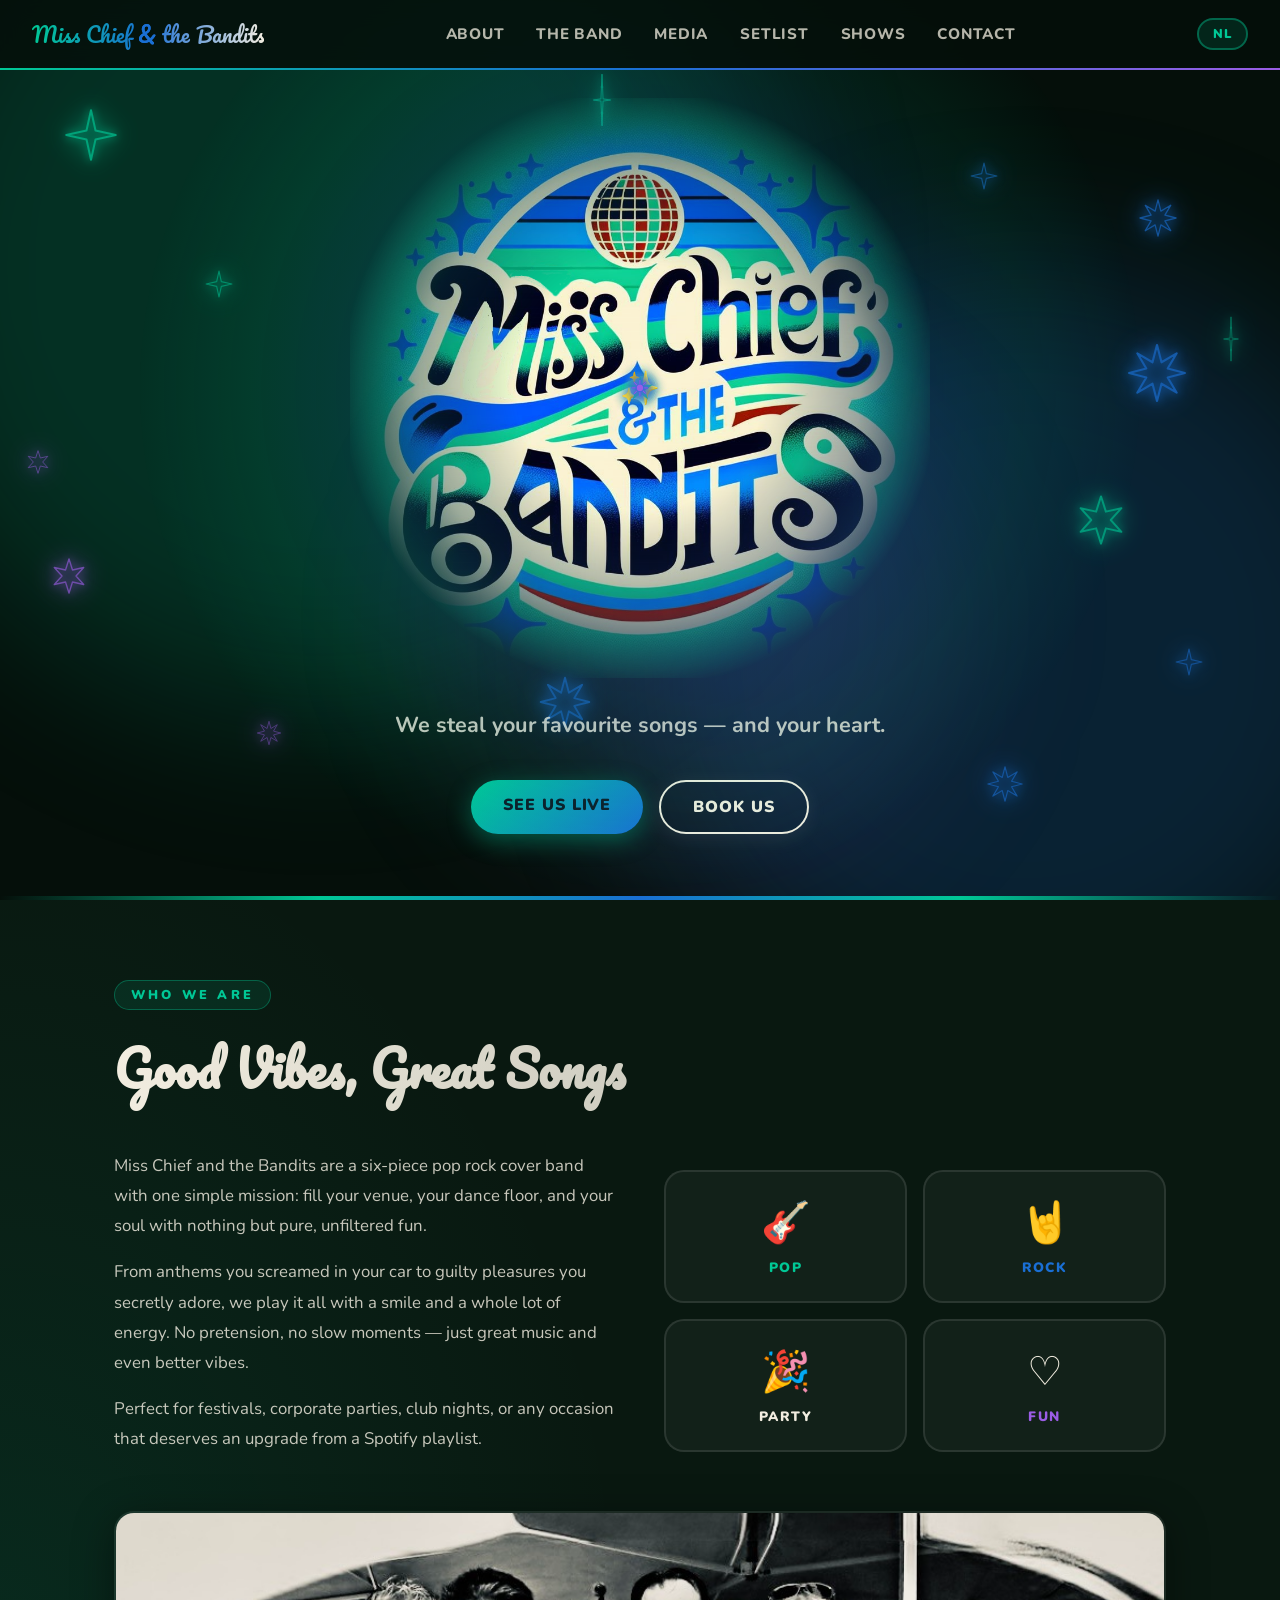
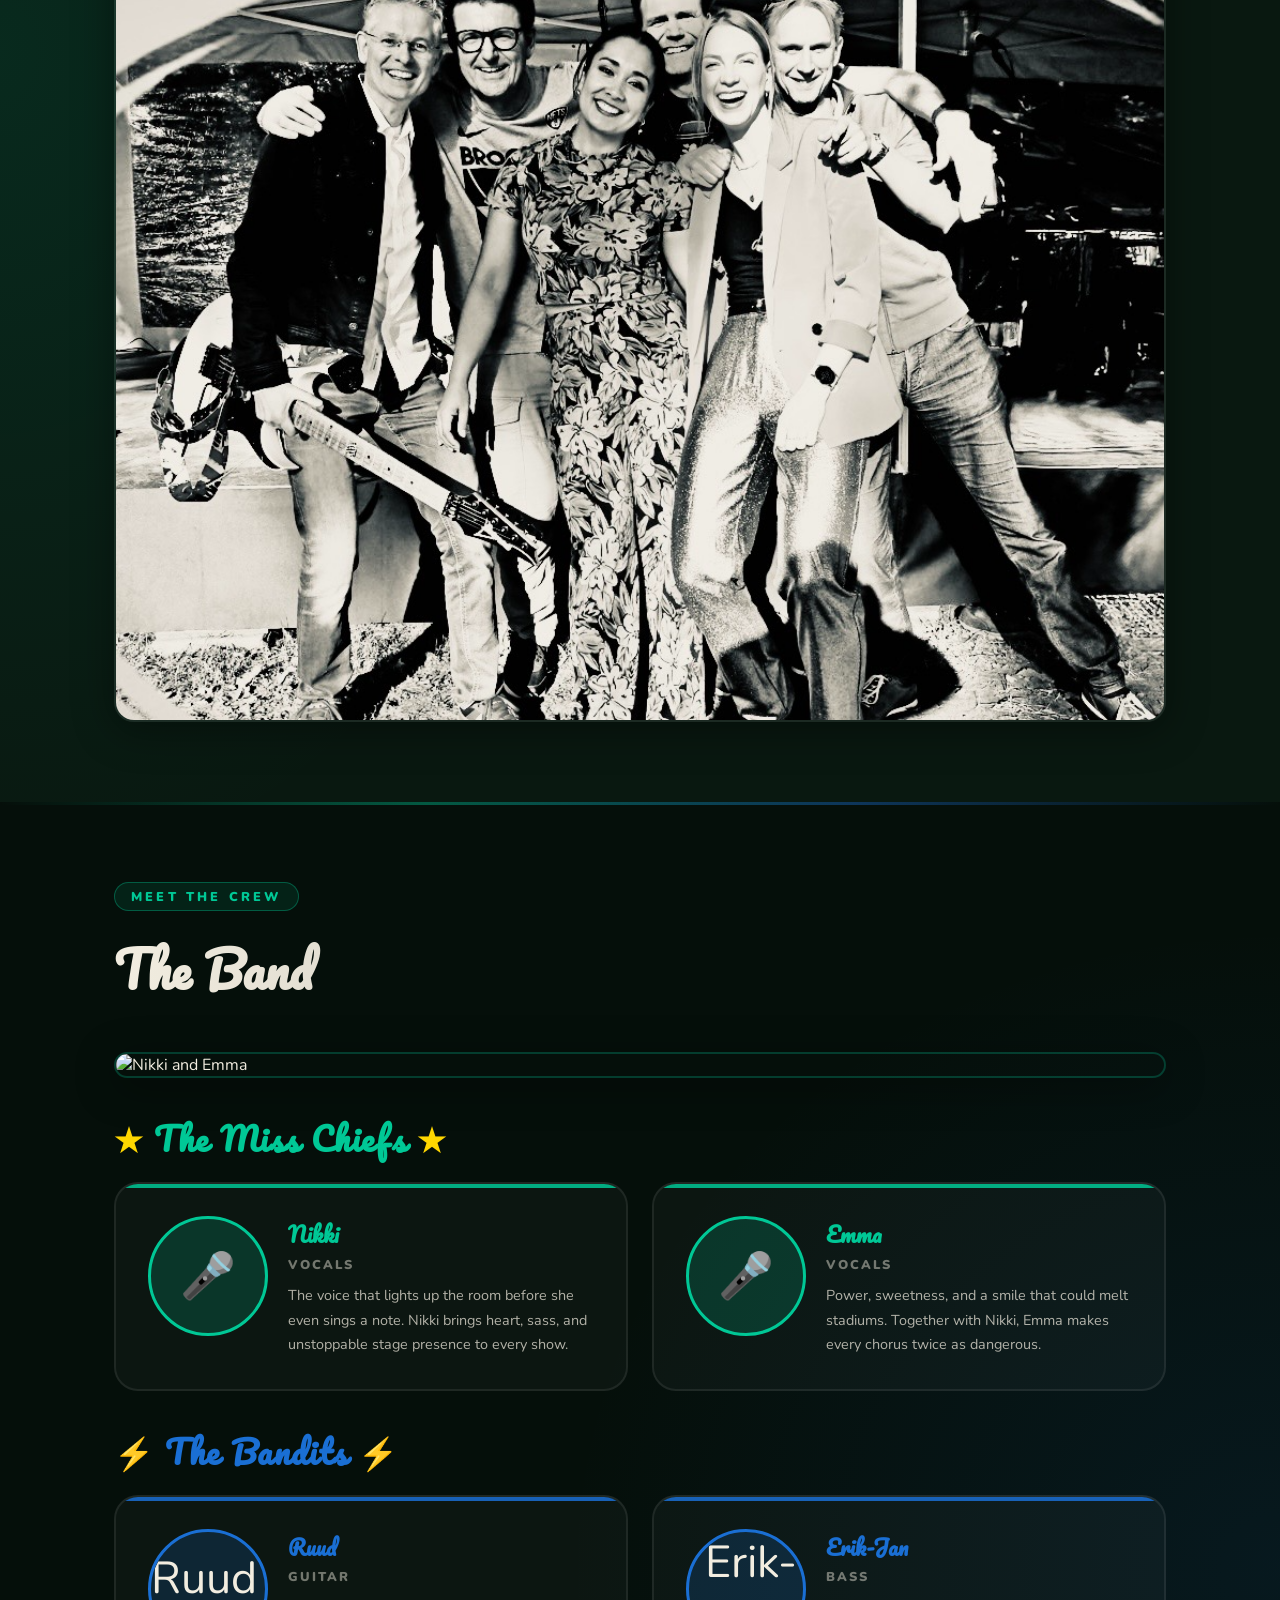
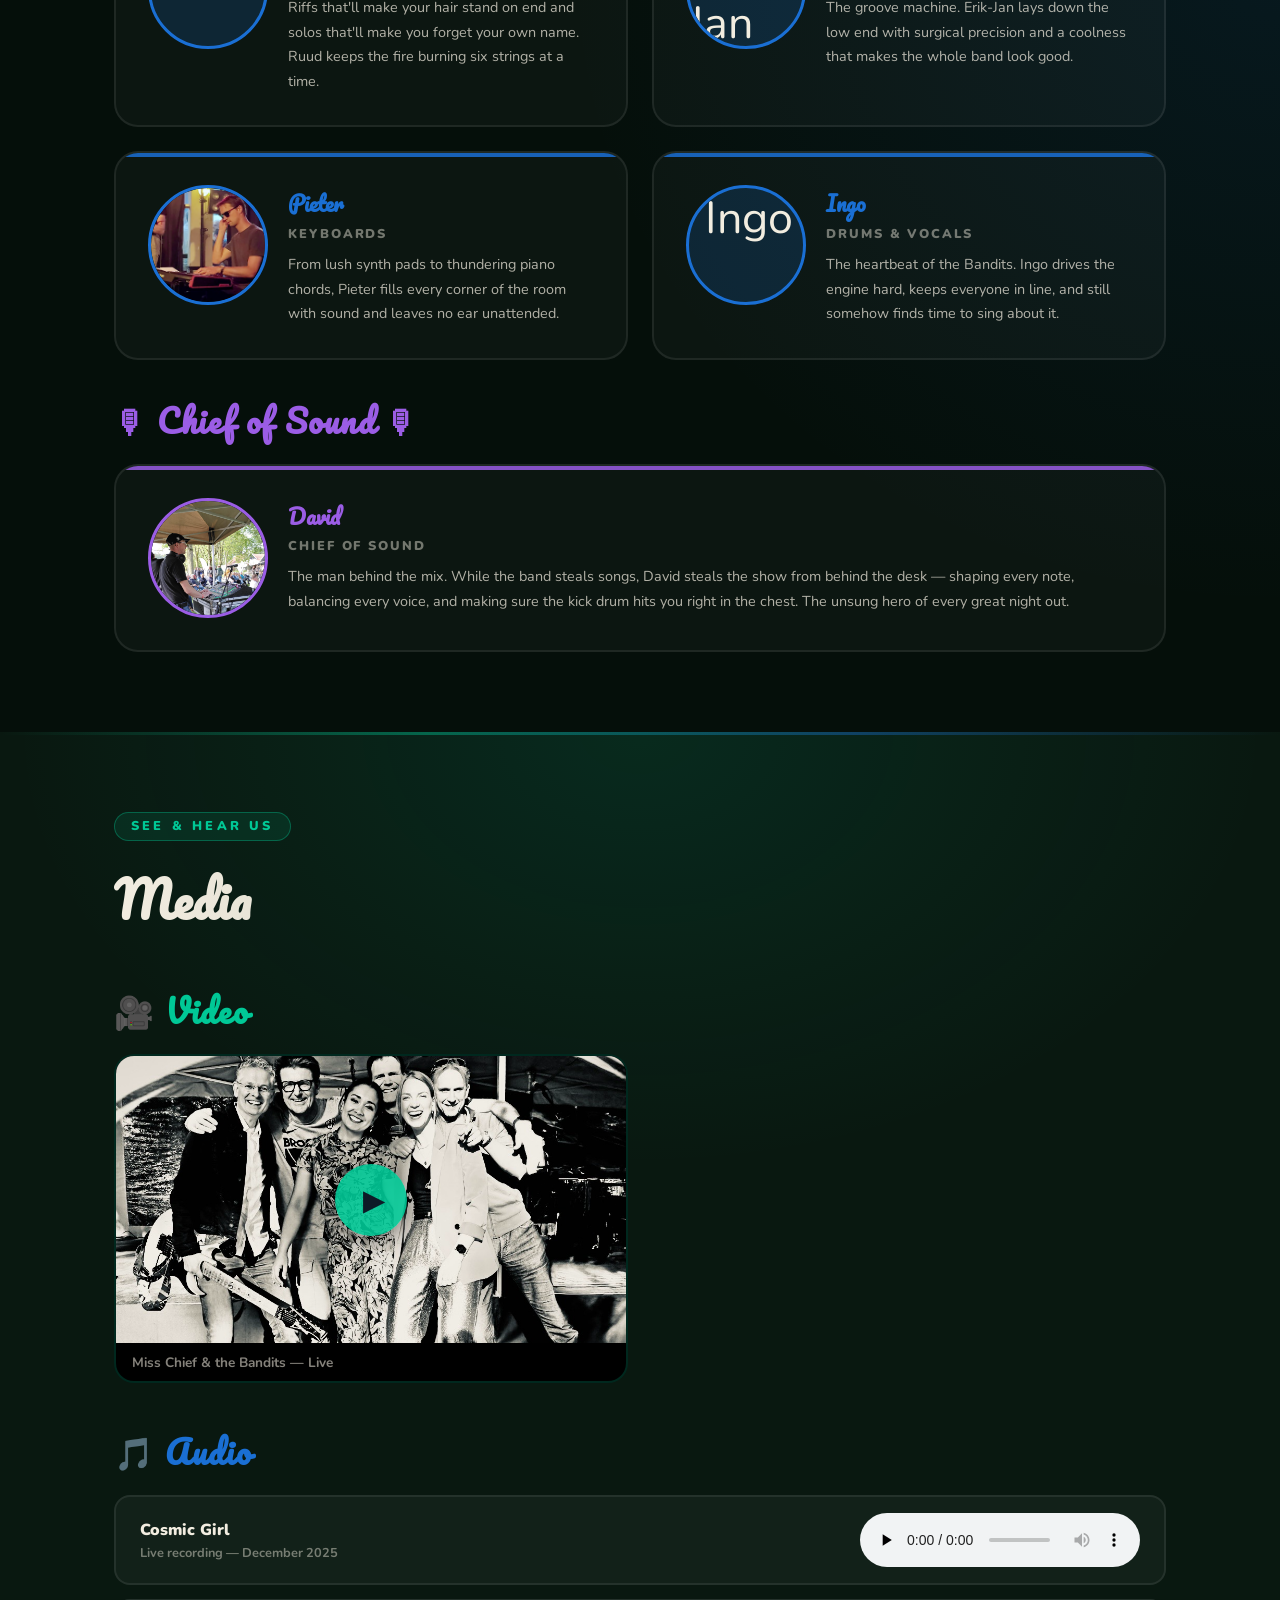
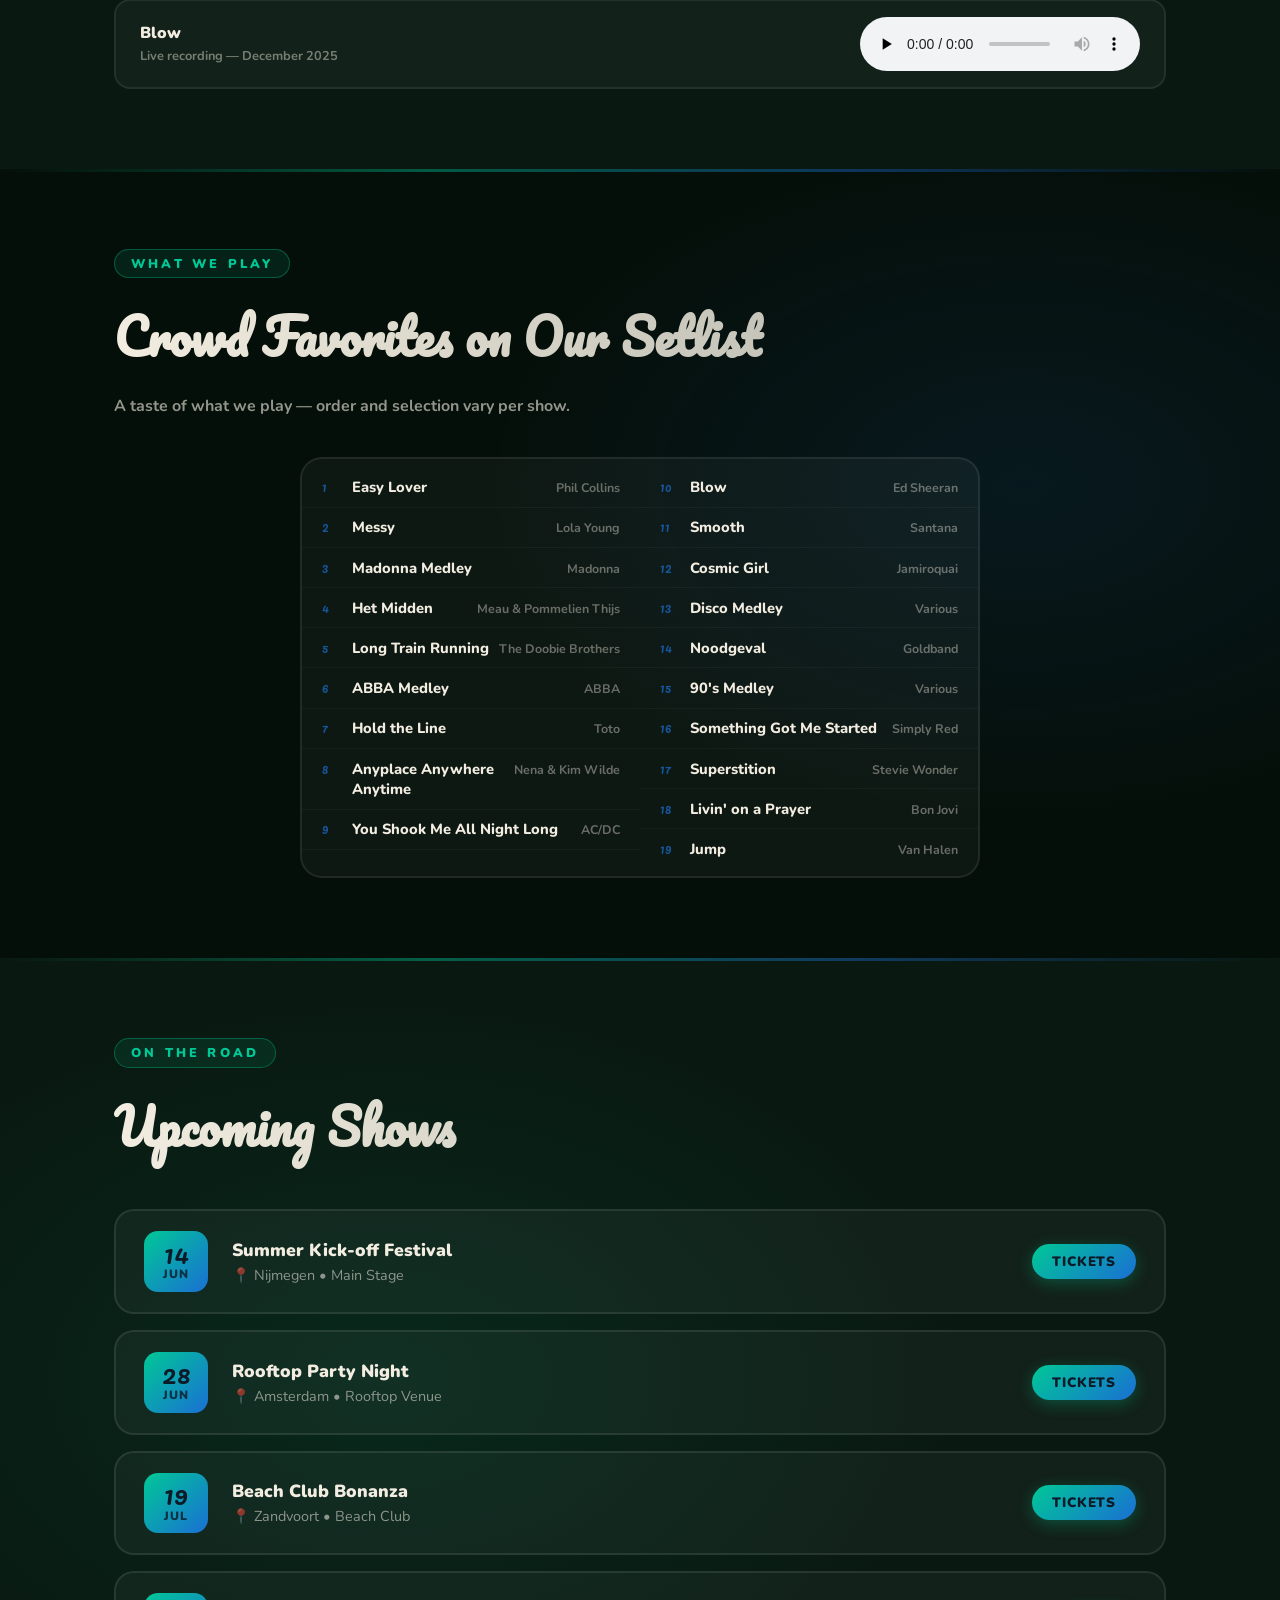
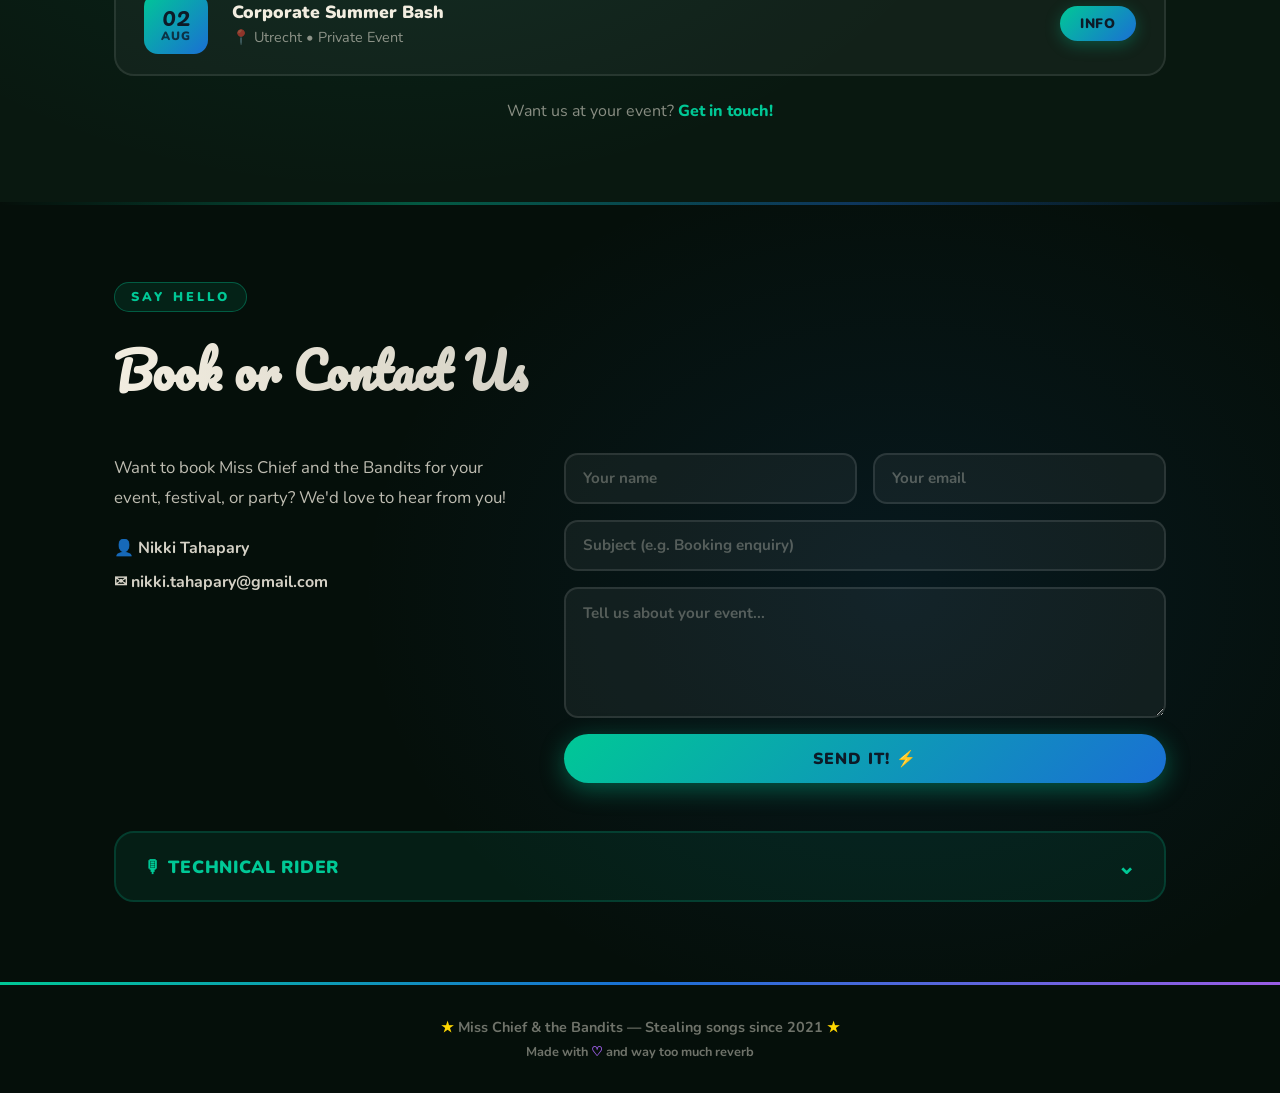
==== index.html @ 01f85025 "Change Rock icon to devil horns emoji Co-Authored-By: Claude Sonnet 4.6 <noreply@anthropic.com>" ====
<!DOCTYPE html>
<html lang="en">
<head>
  <meta charset="UTF-8" />
  <meta name="viewport" content="width=device-width, initial-scale=1.0" />
  <title>Miss Chief and the Bandits</title>
  <link rel="preconnect" href="https://fonts.googleapis.com" />
  <link href="https://fonts.googleapis.com/css2?family=Pacifico&family=Nunito:wght@400;700;800;900&display=swap" rel="stylesheet" />
  <link rel="stylesheet" href="style.css" />
</head>
<body>

  <!-- Floating music notes background -->
  <div class="notes-bg" aria-hidden="true" id="notesBg"></div>

  <!-- NAV -->
  <nav class="nav" id="nav">
    <div class="nav-logo">Miss Chief <span class="amp">&amp;</span> the Bandits</div>
    <ul class="nav-links">
      <li><a href="#about"  data-i18n="nav.about">About</a></li>
      <li><a href="#band"   data-i18n="nav.band">The Band</a></li>
      <li><a href="#media"   data-i18n="nav.media">Media</a></li>
      <li><a href="#setlist" data-i18n="nav.setlist">Setlist</a></li>
      <li><a href="#shows"   data-i18n="nav.shows">Shows</a></li>
      <li><a href="#contact" data-i18n="nav.contact">Contact</a></li>
    </ul>
    <div class="nav-right">
      <button class="lang-toggle" id="langToggle" aria-label="Switch language">NL</button>
      <button class="burger" id="burger" aria-label="Toggle menu">&#9776;</button>
    </div>
  </nav>

  <!-- HERO -->
  <header class="hero" id="top">

    <!-- background layers -->
    <div class="hero-bg-orb hero-bg-orb--teal"  aria-hidden="true"></div>
    <div class="hero-bg-orb hero-bg-orb--blue"  aria-hidden="true"></div>
    <div class="hero-bg-orb hero-bg-orb--teal2" aria-hidden="true"></div>

    <div class="hero-inner">
<div class="hero-logo-wrap">
        <img src="logo.png" alt="Miss Chief and the Bandits" class="hero-logo" id="heroLogo" />
        <h1 class="hero-title" id="heroTitle" style="display:none">
          Miss Chief<br />
          <span class="hero-subtitle">&amp; the Bandits</span>
        </h1>
        <!-- sparkles orbiting the logo — inner ring -->
        <span class="logo-spark ls1">&#10024;</span>
        <span class="logo-spark ls2">&#9733;</span>
        <span class="logo-spark ls3">&#10024;</span>
        <span class="logo-spark ls4">&#9733;</span>
        <span class="logo-spark ls5">&#10024;</span>
        <span class="logo-spark ls6">&#9733;</span>
        <!-- outer ring -->
        <span class="logo-spark ls7">&#10022;</span>
        <span class="logo-spark ls8">&#9728;</span>
        <span class="logo-spark ls9">&#10022;</span>
        <span class="logo-spark ls10">&#9728;</span>
        <span class="logo-spark ls11">&#10022;</span>
        <span class="logo-spark ls12">&#9728;</span>
        <span class="logo-spark ls13">&#10022;</span>
        <span class="logo-spark ls14">&#9728;</span>
      </div>

      <p class="hero-tagline" data-i18n="hero.tagline">We steal your favourite songs &mdash; and your heart.</p>
      <div class="hero-cta">
        <a href="#shows"   class="btn btn-primary" data-i18n="hero.cta.live">See Us Live</a>
        <a href="#contact" class="btn btn-outline"  data-i18n="hero.cta.book">Book Us</a>
      </div>
    </div>

    <!-- floating neon stars -->
    <div class="hero-deco" aria-hidden="true">

      <!-- 4-point cross sparkle -->
      <span class="bubble b1 c-teal"><svg viewBox="-12 -12 24 24" width="54" height="54"><path d="M0,-11 L2,-2 L11,0 L2,2 L0,11 L-2,2 L-11,0 L-2,-2 Z" fill="none" stroke="currentColor" stroke-width="0.9" stroke-linejoin="round"/></svg></span>

      <!-- 8-point outline star -->
      <span class="bubble b2 c-blue"><svg viewBox="-20 -20 40 40" width="40" height="40"><polygon points="0,-18 2.9,-6.9 12.7,-12.7 6.9,-2.9 18,0 6.9,2.9 12.7,12.7 2.9,6.9 0,18 -2.9,6.9 -12.7,12.7 -6.9,2.9 -18,0 -6.9,-2.9 -12.7,-12.7 -2.9,-6.9" fill="none" stroke="currentColor" stroke-width="1.3" stroke-linejoin="round"/></svg></span>

      <!-- 6-point outline star -->
      <span class="bubble b3 c-purple"><svg viewBox="-18 -18 36 36" width="36" height="36"><polygon points="0,-17 3.5,-6 14.7,-8.5 7,0 14.7,8.5 3.5,6 0,17 -3.5,6 -14.7,8.5 -7,0 -14.7,-8.5 -3.5,-6" fill="none" stroke="currentColor" stroke-width="1.4" stroke-linejoin="round"/></svg></span>

      <!-- small 4-point sparkle -->
      <span class="bubble b4 c-blue"><svg viewBox="-12 -12 24 24" width="28" height="28"><path d="M0,-11 L2,-2 L11,0 L2,2 L0,11 L-2,2 L-11,0 L-2,-2 Z" fill="none" stroke="currentColor" stroke-width="1" stroke-linejoin="round"/></svg></span>

      <!-- large 8-point star -->
      <span class="bubble b5 c-blue"><svg viewBox="-20 -20 40 40" width="62" height="62"><polygon points="0,-18 2.9,-6.9 12.7,-12.7 6.9,-2.9 18,0 6.9,2.9 12.7,12.7 2.9,6.9 0,18 -2.9,6.9 -12.7,12.7 -6.9,2.9 -18,0 -6.9,-2.9 -12.7,-12.7 -2.9,-6.9" fill="none" stroke="currentColor" stroke-width="1.4" stroke-linejoin="round"/></svg></span>

      <!-- tall elongated sparkle (Lebowski blue-wand style) -->
      <span class="bubble b6 c-teal"><svg viewBox="-9 -26 18 52" width="26" height="56"><path d="M0,-24 L1,-1 L8,0 L1,1 L0,24 L-1,1 L-8,0 L-1,-1 Z" fill="none" stroke="currentColor" stroke-width="0.9" stroke-linejoin="round"/><circle cx="0" cy="-12" r="1.2" fill="currentColor"/><circle cx="0" cy="12" r="1.2" fill="currentColor"/></svg></span>

      <!-- small 8-point star -->
      <span class="bubble b7 c-purple"><svg viewBox="-20 -20 40 40" width="26" height="26"><polygon points="0,-18 2.9,-6.9 12.7,-12.7 6.9,-2.9 18,0 6.9,2.9 12.7,12.7 2.9,6.9 0,18 -2.9,6.9 -12.7,12.7 -6.9,2.9 -18,0 -6.9,-2.9 -12.7,-12.7 -2.9,-6.9" fill="none" stroke="currentColor" stroke-width="1.3" stroke-linejoin="round"/></svg></span>

      <!-- large 6-point star -->
      <span class="bubble b8 c-teal"><svg viewBox="-18 -18 36 36" width="50" height="50"><polygon points="0,-17 3.5,-6 14.7,-8.5 7,0 14.7,8.5 3.5,6 0,17 -3.5,6 -14.7,8.5 -7,0 -14.7,-8.5 -3.5,-6" fill="none" stroke="currentColor" stroke-width="1.4" stroke-linejoin="round"/></svg></span>

      <!-- small 4-point sparkle -->
      <span class="bubble b9 c-teal"><svg viewBox="-12 -12 24 24" width="28" height="28"><path d="M0,-11 L2,-2 L11,0 L2,2 L0,11 L-2,2 L-11,0 L-2,-2 Z" fill="none" stroke="currentColor" stroke-width="1" stroke-linejoin="round"/></svg></span>

      <!-- medium 8-point star -->
      <span class="bubble b10 c-blue"><svg viewBox="-20 -20 40 40" width="38" height="38"><polygon points="0,-18 2.9,-6.9 12.7,-12.7 6.9,-2.9 18,0 6.9,2.9 12.7,12.7 2.9,6.9 0,18 -2.9,6.9 -12.7,12.7 -6.9,2.9 -18,0 -6.9,-2.9 -12.7,-12.7 -2.9,-6.9" fill="none" stroke="currentColor" stroke-width="1.3" stroke-linejoin="round"/></svg></span>

      <!-- tiny 6-point star -->
      <span class="bubble b11 c-purple"><svg viewBox="-18 -18 36 36" width="24" height="24"><polygon points="0,-17 3.5,-6 14.7,-8.5 7,0 14.7,8.5 3.5,6 0,17 -3.5,6 -14.7,8.5 -7,0 -14.7,-8.5 -3.5,-6" fill="none" stroke="currentColor" stroke-width="1.5" stroke-linejoin="round"/></svg></span>

      <!-- small 4-point sparkle -->
      <span class="bubble b12 c-blue"><svg viewBox="-12 -12 24 24" width="28" height="28"><path d="M0,-11 L2,-2 L11,0 L2,2 L0,11 L-2,2 L-11,0 L-2,-2 Z" fill="none" stroke="currentColor" stroke-width="1" stroke-linejoin="round"/></svg></span>

      <!-- large 8-point star -->
      <span class="bubble b13 c-blue"><svg viewBox="-20 -20 40 40" width="54" height="54"><polygon points="0,-18 2.9,-6.9 12.7,-12.7 6.9,-2.9 18,0 6.9,2.9 12.7,12.7 2.9,6.9 0,18 -2.9,6.9 -12.7,12.7 -6.9,2.9 -18,0 -6.9,-2.9 -12.7,-12.7 -2.9,-6.9" fill="none" stroke="currentColor" stroke-width="1.4" stroke-linejoin="round"/></svg></span>

      <!-- tall elongated sparkle -->
      <span class="bubble b14 c-teal"><svg viewBox="-9 -26 18 52" width="22" height="48"><path d="M0,-24 L1,-1 L8,0 L1,1 L0,24 L-1,1 L-8,0 L-1,-1 Z" fill="none" stroke="currentColor" stroke-width="0.9" stroke-linejoin="round"/><circle cx="0" cy="-12" r="1.2" fill="currentColor"/><circle cx="0" cy="12" r="1.2" fill="currentColor"/></svg></span>

    </div>

  </header>

  <!-- ABOUT -->
  <section class="section about" id="about">
    <div class="container">
      <div class="section-tag" data-i18n="about.tag">Who we are</div>
      <h2 class="section-title" data-i18n-html="about.title">Good Vibes, <span class="nowrap">Great Songs</span></h2>
      <div class="about-grid">
        <div class="about-text">
          <p data-i18n="about.p1">Miss Chief and the Bandits are a six-piece pop rock cover band with one simple mission: fill your venue, your dance floor, and your soul with nothing but pure, unfiltered fun.</p>
          <p data-i18n="about.p2">From anthems you screamed in your car to guilty pleasures you secretly adore, we play it all with a smile and a whole lot of energy. No pretension, no slow moments — just great music and even better vibes.</p>
          <p data-i18n="about.p3">Perfect for festivals, corporate parties, club nights, or any occasion that deserves an upgrade from a Spotify playlist.</p>
        </div>
        <div class="about-icons">
          <div class="icon-card" style="--c:#00c896">&#127928;<span>Pop</span></div>
          <div class="icon-card" style="--c:#1a6fd4">&#129304;<span>Rock</span></div>
          <div class="icon-card" style="--c:#f2ede0">&#127881;<span data-i18n="about.party">Party</span></div>
          <div class="icon-card" style="--c:#9b5de5">&#9825;<span>Fun</span></div>
        </div>
      </div>
      <div class="about-band-photo">
        <img src="aaed49b5-6a99-488b-a45c-6823985b66ac.png" alt="Miss Chief and the Bandits" />
      </div>
    </div>
  </section>

  <!-- BAND MEMBERS -->
  <section class="section band" id="band">
    <div class="container">
      <div class="section-tag" data-i18n="band.tag">Meet the crew</div>
      <h2 class="section-title" data-i18n="band.title">The Band</h2>

      <div class="misses-photo-wrap">
        <img src="nikki-emma.png" alt="Nikki and Emma" class="misses-photo" />
      </div>
      <h3 class="group-label misses-label"><span class="label-star">&#9733;</span> <span data-i18n="band.misses">The Miss Chiefs</span> <span class="label-star">&#9733;</span></h3>
      <div class="members-grid members-grid--two">

        <div class="member-card" style="--accent:#00c896">
          <div class="member-avatar"><span class="avatar-icon">&#127908;</span></div>
          <div class="member-info">
            <h3>Nikki</h3>
            <p class="member-role" data-i18n="role.vocals">Vocals</p>
            <p class="member-bio" data-i18n="bio.nikki">The voice that lights up the room before she even sings a note. Nikki brings heart, sass, and unstoppable stage presence to every show.</p>
          </div>
        </div>

        <div class="member-card" style="--accent:#00c896">
          <div class="member-avatar"><span class="avatar-icon">&#127908;</span></div>
          <div class="member-info">
            <h3>Emma</h3>
            <p class="member-role" data-i18n="role.vocals">Vocals</p>
            <p class="member-bio" data-i18n="bio.emma">Power, sweetness, and a smile that could melt stadiums. Together with Nikki, Emma makes every chorus twice as dangerous.</p>
          </div>
        </div>

      </div>

      <h3 class="group-label bandits-label"><span class="label-bolt">&#9889;</span> <span data-i18n="band.bandits">The Bandits</span> <span class="label-bolt">&#9889;</span></h3>
      <div class="members-grid members-grid--two">

        <div class="member-card" style="--accent:#1a6fd4">
          <div class="member-avatar"><img class="member-photo" src="EE%20Demcon%20Valburg%2015-09-2023-97.png" alt="Ruud" /></div>
          <div class="member-info">
            <h3>Ruud</h3>
            <p class="member-role" data-i18n="role.guitar">Guitar</p>
            <p class="member-bio" data-i18n="bio.ruud">Riffs that'll make your hair stand on end and solos that'll make you forget your own name. Ruud keeps the fire burning six strings at a time.</p>
          </div>
        </div>

        <div class="member-card" style="--accent:#1a6fd4">
          <div class="member-avatar"><img class="member-photo" src="EE%20Demcon%20Valburg%2015-09-2023-99.png" alt="Erik-Jan" /></div>
          <div class="member-info">
            <h3>Erik-Jan</h3>
            <p class="member-role" data-i18n="role.bass">Bass</p>
            <p class="member-bio" data-i18n="bio.erikjan">The groove machine. Erik-Jan lays down the low end with surgical precision and a coolness that makes the whole band look good.</p>
          </div>
        </div>

        <div class="member-card" style="--accent:#1a6fd4">
          <div class="member-avatar"><img class="member-photo" src="3b8321c9-6777-4ed5-a29b-a06419d416b2.png" alt="Pieter" /></div>
          <div class="member-info">
            <h3>Pieter</h3>
            <p class="member-role" data-i18n="role.keys">Keyboards</p>
            <p class="member-bio" data-i18n="bio.pieter">From lush synth pads to thundering piano chords, Pieter fills every corner of the room with sound and leaves no ear unattended.</p>
          </div>
        </div>

        <div class="member-card" style="--accent:#1a6fd4">
          <div class="member-avatar"><img class="member-photo" src="EE%20Demcon%20Valburg%2015-09-2023-100.png" alt="Ingo" /></div>
          <div class="member-info">
            <h3>Ingo</h3>
            <p class="member-role" data-i18n="role.drums">Drums &amp; Vocals</p>
            <p class="member-bio" data-i18n="bio.ingo">The heartbeat of the Bandits. Ingo drives the engine hard, keeps everyone in line, and still somehow finds time to sing about it.</p>
          </div>
        </div>

      </div>

      <h3 class="group-label david-label">&#127897; <span data-i18n="band.david">Chief of Sound</span> &#127897;</h3>
      <div class="members-grid members-grid--single-card">
        <div class="member-card" style="--accent:#9b5de5">
          <div class="member-avatar"><img class="member-photo" src="David.jpg" alt="David" style="object-position: center 15%" /></div>
          <div class="member-info">
            <h3>David</h3>
            <p class="member-role" data-i18n="role.sound">Chief of Sound</p>
            <p class="member-bio" data-i18n="bio.david">The man behind the mix. While the band steals songs, David steals the show from behind the desk — shaping every note, balancing every voice, and making sure the kick drum hits you right in the chest. The unsung hero of every great night out.</p>
          </div>
        </div>
      </div>

    </div>
  </section>

  <!-- MEDIA -->
  <section class="section media" id="media">
    <div class="container">
      <div class="section-tag" data-i18n="media.tag">See &amp; hear us</div>
      <h2 class="section-title" data-i18n="media.title">Media</h2>

      <h3 class="group-label misses-label" style="margin-top:0">&#127909; Video</h3>
      <div class="media-video-grid">
        <div class="video-card">
          <div class="yt-thumb" data-ytid="Aas4FYLP93Q">
            <img src="aaed49b5-6a99-488b-a45c-6823985b66ac.png" alt="Miss Chief and the Bandits – live video" />
            <button class="yt-play" aria-label="Play video">&#9654;</button>
          </div>
          <div class="media-caption">Miss Chief &amp; the Bandits — Live</div>
        </div>
      </div>

      <h3 class="group-label bandits-label">&#127925; Audio</h3>
      <div class="media-audio-list">

        <div class="audio-card">
          <div class="audio-meta">
            <span class="audio-title">Cosmic Girl</span>
            <span class="audio-sub" data-i18n="media.recording">Live recording — December 2025</span>
          </div>
          <audio controls preload="none">
            <source src="media/Miss%20Chief%20251212%20Cosmic%20Girl%20v2_2.m4a" type="audio/mp4" />
          </audio>
        </div>

        <div class="audio-card">
          <div class="audio-meta">
            <span class="audio-title">Blow</span>
            <span class="audio-sub" data-i18n="media.recording">Live recording — December 2025</span>
          </div>
          <audio controls preload="none">
            <source src="media/Miss%20Chief%20251212%20Blow%20v2.m4a" type="audio/mp4" />
          </audio>
        </div>

      </div>
    </div>
  </section>

  <!-- SETLIST -->
  <section class="section setlist" id="setlist">
    <div class="container">
      <div class="section-tag" data-i18n="setlist.tag">What we play</div>
      <h2 class="section-title" data-i18n="setlist.title">Crowd Favorites on Our Setlist</h2>
      <p class="setlist-intro" data-i18n="setlist.intro">A taste of what we play — order and selection vary per show.</p>

      <div class="setlist-grid setlist-grid--single">
        <div class="setlist-set">
          <ol class="set-songs">
            <li><span class="song-title">Easy Lover</span><span class="song-artist">Phil Collins</span></li>
            <li><span class="song-title">Messy</span><span class="song-artist">Lola Young</span></li>
            <li><span class="song-title">Madonna Medley</span><span class="song-artist">Madonna</span></li>
            <li><span class="song-title">Het Midden</span><span class="song-artist">Meau &amp; Pommelien Thijs</span></li>
            <li><span class="song-title">Long Train Running</span><span class="song-artist">The Doobie Brothers</span></li>
            <li><span class="song-title">ABBA Medley</span><span class="song-artist">ABBA</span></li>
            <li><span class="song-title">Hold the Line</span><span class="song-artist">Toto</span></li>
            <li><span class="song-title">Anyplace Anywhere Anytime</span><span class="song-artist">Nena &amp; Kim Wilde</span></li>
            <li><span class="song-title">You Shook Me All Night Long</span><span class="song-artist">AC/DC</span></li>
            <li><span class="song-title">Blow</span><span class="song-artist">Ed Sheeran</span></li>
            <li><span class="song-title">Smooth</span><span class="song-artist">Santana</span></li>
            <li><span class="song-title">Cosmic Girl</span><span class="song-artist">Jamiroquai</span></li>
            <li><span class="song-title">Disco Medley</span><span class="song-artist">Various</span></li>
            <li><span class="song-title">Noodgeval</span><span class="song-artist">Goldband</span></li>
            <li><span class="song-title">90's Medley</span><span class="song-artist">Various</span></li>
            <li><span class="song-title">Something Got Me Started</span><span class="song-artist">Simply Red</span></li>
            <li><span class="song-title">Superstition</span><span class="song-artist">Stevie Wonder</span></li>
            <li><span class="song-title">Livin' on a Prayer</span><span class="song-artist">Bon Jovi</span></li>
            <li><span class="song-title">Jump</span><span class="song-artist">Van Halen</span></li>
          </ol>
        </div>
      </div>
    </div>
  </section>

  <!-- SHOWS -->
  <section class="section shows" id="shows">
    <div class="container">
      <div class="section-tag" data-i18n="shows.tag">On the road</div>
      <h2 class="section-title" data-i18n="shows.title">Upcoming Shows</h2>
      <div class="shows-list">
        <div class="show-item">
          <div class="show-date"><span class="day">14</span><span class="month">Jun</span></div>
          <div class="show-details">
            <h3 data-i18n="show1.title">Summer Kick-off Festival</h3>
            <p>&#128205; Nijmegen &bull; <span data-i18n="show.main-stage">Main Stage</span></p>
          </div>
          <a href="#contact" class="btn btn-small" data-i18n="show.tickets">Tickets</a>
        </div>
        <div class="show-item">
          <div class="show-date"><span class="day">28</span><span class="month">Jun</span></div>
          <div class="show-details">
            <h3 data-i18n="show2.title">Rooftop Party Night</h3>
            <p>&#128205; Amsterdam &bull; <span data-i18n="show.rooftop">Rooftop Venue</span></p>
          </div>
          <a href="#contact" class="btn btn-small" data-i18n="show.tickets">Tickets</a>
        </div>
        <div class="show-item">
          <div class="show-date"><span class="day">19</span><span class="month">Jul</span></div>
          <div class="show-details">
            <h3 data-i18n="show3.title">Beach Club Bonanza</h3>
            <p>&#128205; Zandvoort &bull; <span data-i18n="show.beach">Beach Club</span></p>
          </div>
          <a href="#contact" class="btn btn-small" data-i18n="show.tickets">Tickets</a>
        </div>
        <div class="show-item">
          <div class="show-date"><span class="day">02</span><span class="month">Aug</span></div>
          <div class="show-details">
            <h3 data-i18n="show4.title">Corporate Summer Bash</h3>
            <p>&#128205; Utrecht &bull; <span data-i18n="show.private">Private Event</span></p>
          </div>
          <a href="#contact" class="btn btn-small" data-i18n="show.info">Info</a>
        </div>
      </div>
      <p class="shows-note"><span data-i18n="shows.note">Want us at your event?</span> <a href="#contact" data-i18n="shows.note.link">Get in touch!</a></p>
    </div>
  </section>

  <!-- CONTACT -->
  <section class="section contact" id="contact">
    <div class="container">
      <div class="section-tag" data-i18n="contact.tag">Say hello</div>
      <h2 class="section-title" data-i18n="contact.title">Book or Contact Us</h2>
      <div class="contact-grid">
        <div class="contact-info">
          <p data-i18n="contact.p">Want to book Miss Chief and the Bandits for your event, festival, or party? We'd love to hear from you!</p>
          <ul class="contact-list">
            <li>&#128100; Nikki Tahapary</li>
            <li>&#9993; <a href="mailto:nikki.tahapary@gmail.com">nikki.tahapary@gmail.com</a></li>
          </ul>
        </div>
        <form class="contact-form" id="contactForm">
          <div class="form-row">
            <input type="text"  data-i18n-placeholder="form.name"    placeholder="Your name"    required />
            <input type="email" data-i18n-placeholder="form.email"   placeholder="Your email"   required />
          </div>
          <input type="text"    data-i18n-placeholder="form.subject" placeholder="Subject (e.g. Booking enquiry)" />
          <textarea rows="5"   data-i18n-placeholder="form.message"  placeholder="Tell us about your event..."></textarea>
          <button type="submit" class="btn btn-primary" data-i18n="form.submit">Send it! &#9889;</button>
        </form>
      </div>

      <!-- TECHNICAL RIDER -->
      <div class="rider-wrap">
        <button class="rider-toggle" id="riderToggle" aria-expanded="false">
          <span>&#127897; <span data-i18n="rider.title">Technical Rider</span></span>
          <span class="rider-arrow">&#8964;</span>
        </button>
        <div class="rider-body" id="riderBody">

          <div class="rider-grid">

            <div class="rider-card">
              <h4>&#127908; <span data-i18n="rider.sound.title">Sound</span></h4>
              <p data-i18n="rider.sound.p1">The band carries its own IEM rig with passive splitters (Behringer Ultralink MS8000) and a Behringer Wing Rack. All members use wired in-ears with individual headphone amplifiers.</p>
              <p data-i18n="rider.sound.p2">Lead vocals rotate per song between the two vocalists and drummer.</p>
            </div>

            <div class="rider-card">
              <h4>&#9889; <span data-i18n="rider.venue.title">Venue provides</span></h4>
              <ul>
                <li data-i18n="rider.venue.li1">Drum mics &amp; cabling (kick, snare, 3&times; rack tom, floor tom, 2&times; overhead)</li>
                <li data-i18n="rider.venue.li2">3&times; vocal mic (SM58 or similar) + stands</li>
                <li data-i18n="rider.venue.li3">3 power outlets (230V) for amps</li>
                <li data-i18n="rider.venue.li4">Mixing desk</li>
                <li data-i18n="rider.venue.li5">PA system</li>
              </ul>
              <p class="rider-note" data-i18n="rider.venue.pa-note">The band can also offer to bring a PA system. Please contact us on the possibilities.</p>
            </div>

            <div class="rider-card">
              <h4>&#128230; <span data-i18n="rider.band.title">Band brings</span></h4>
              <ul>
                <li data-i18n="rider.band.li1">Drum kit</li>
                <li>Bass pre-amp / DI</li>
                <li>Guitar pre-amp / DI</li>
                <li>Keys / DI</li>
                <li>IEM rig (Behringer Wing Rack + Ultralink)</li>
                <li data-i18n="rider.band.li6">In-ears + headphone amplifiers</li>
              </ul>
            </div>

            <div class="rider-card rider-card--wide">
              <h4>&#127926; <span data-i18n="rider.stage.title">Stage Plot</span></h4>
              <div class="stage-plot">

                <div class="stage-directions">
                  <span>&#8592; <span data-i18n="rider.stage.left">Stage Left</span></span>
                  <span><span data-i18n="rider.stage.right">Stage Right</span> &#8594;</span>
                </div>

                <div class="stage-area">
                  <div class="stage-wall"></div>

                  <div class="stage-map">
                    <!-- IEM rig — back left corner -->
                    <div class="sp-node sp-iem"    style="left:2%;  top:5%">
                      <div class="sp-icon">&#9881;</div>
                      <div class="sp-name">IEM Rig</div>
                      <div class="sp-detail">230V</div>
                    </div>
                    <!-- Ingo — center back, larger drum kit -->
                    <div class="sp-node sp-drums sp-drums-big" style="left:35%; top:2%">
                      <svg class="sp-drumkit-svg" viewBox="0 0 110 90" xmlns="http://www.w3.org/2000/svg" aria-hidden="true">
                        <!-- Hi-hat — LEFT (left-handed setup) -->
                        <ellipse cx="11" cy="20" rx="11" ry="4"   fill="currentColor" opacity="0.85"/>
                        <ellipse cx="11" cy="17" rx="9.5" ry="3.2" fill="currentColor" opacity="0.45"/>
                        <line x1="11" y1="23" x2="11" y2="30" stroke="currentColor" stroke-width="1.5" opacity="0.4"/>

                        <!-- Crash cymbal — centre-left -->
                        <ellipse cx="35" cy="9"  rx="10" ry="3.8" fill="currentColor" opacity="0.65"/>

                        <!-- Ride cymbal — right -->
                        <ellipse cx="93" cy="21" rx="12" ry="4.5" fill="currentColor" opacity="0.7"/>

                        <!-- Rack tom 1 -->
                        <circle  cx="35" cy="33" r="10" fill="currentColor" opacity="0.8"/>
                        <circle  cx="35" cy="33" r="6"  fill="none" stroke="currentColor" stroke-width="1.2" opacity="0.35"/>

                        <!-- Rack tom 2 -->
                        <circle  cx="55" cy="29" r="10" fill="currentColor" opacity="0.8"/>
                        <circle  cx="55" cy="29" r="6"  fill="none" stroke="currentColor" stroke-width="1.2" opacity="0.35"/>

                        <!-- Bass drum -->
                        <circle  cx="52" cy="57" r="22" fill="currentColor" opacity="0.55"/>
                        <circle  cx="52" cy="57" r="14" fill="currentColor" opacity="0.15"/>
                        <circle  cx="52" cy="57" r="7"  fill="currentColor" opacity="0.45"/>

                        <!-- Snare — front LEFT (left-handed) -->
                        <circle  cx="17" cy="66" r="11" fill="currentColor" opacity="0.8"/>
                        <circle  cx="17" cy="66" r="6.5" fill="none" stroke="currentColor" stroke-width="1.2" opacity="0.35"/>

                        <!-- Floor tom — front right -->
                        <circle  cx="83" cy="64" r="13" fill="currentColor" opacity="0.75"/>
                        <circle  cx="83" cy="64" r="8"  fill="none" stroke="currentColor" stroke-width="1.2" opacity="0.35"/>
                      </svg>
                      <div class="sp-name">Ingo</div>
                      <div class="sp-detail">Drums &middot; <span data-i18n="rider.stage.lefthanded">left-handed</span></div>
                    </div>
                    <!-- Ruud — mid, stage left (symmetric with Erik-Jan) -->
                    <div class="sp-node sp-guitar" style="left:18%; top:32%">
                      <div class="sp-icon">&#127928;</div>
                      <div class="sp-name">Ruud</div>
                      <div class="sp-detail">Guitar &middot; 230V</div>
                    </div>
                    <!-- Erik-Jan — mid, stage right (symmetric with Ruud) -->
                    <div class="sp-node sp-bass"   style="left:62%; top:32%">
                      <div class="sp-icon">&#127928;</div>
                      <div class="sp-name">Erik-Jan</div>
                      <div class="sp-detail">Bass &middot; 230V</div>
                    </div>
                    <!-- Pieter — far right, mid-front -->
                    <div class="sp-node sp-keys"   style="left:80%; top:50%">
                      <div class="sp-icon">&#127929;</div>
                      <div class="sp-name">Pieter</div>
                      <div class="sp-detail">Keys &middot; 230V</div>
                    </div>
                    <!-- Emma — front, stage left (symmetric with Nikki) -->
                    <div class="sp-node sp-vocal"  style="left:28%; top:72%">
                      <div class="sp-icon">&#127908;</div>
                      <div class="sp-name">Emma</div>
                      <div class="sp-detail">Vocals</div>
                    </div>
                    <!-- Nikki — front, stage right (symmetric with Emma) -->
                    <div class="sp-node sp-vocal"  style="left:52%; top:72%">
                      <div class="sp-icon">&#127908;</div>
                      <div class="sp-name">Nikki</div>
                      <div class="sp-detail">Vocals</div>
                    </div>
                  </div>

                  <div class="stage-apron"></div>
                </div>

                <div class="stage-audience">&#9660; <span data-i18n="rider.stage.audience">Audience</span> &#9660;</div>

              </div>
            </div>

          </div>

          <h4 class="rider-subtitle">&#128204; <span data-i18n="rider.input.title">Input List</span></h4>
          <div class="input-list-wrap">
            <table class="input-list">
              <thead>
                <tr>
                  <th>#</th>
                  <th data-i18n="rider.input.th.instrument">Instrument</th>
                  <th data-i18n="rider.input.th.type">Type</th>
                  <th data-i18n="rider.input.th.notes">Notes</th>
                </tr>
              </thead>
              <tbody>
                <tr class="ch-drums"><td>1</td><td>Kick</td><td>Mic</td><td data-i18n="rider.input.akg-similar">AKG kit or similar</td></tr>
                <tr class="ch-drums"><td>2</td><td>Snare</td><td>Mic</td><td>AKG kit</td></tr>
                <tr class="ch-drums"><td>3</td><td>Tom 1</td><td>Mic</td><td>AKG kit</td></tr>
                <tr class="ch-drums"><td>4</td><td>Tom 2</td><td>Mic</td><td>AKG kit</td></tr>
                <tr class="ch-drums"><td>5</td><td>Tom 3</td><td>Mic</td><td>AKG kit</td></tr>
                <tr class="ch-drums"><td>6</td><td>Floor Tom</td><td>Mic</td><td>AKG kit</td></tr>
                <tr class="ch-drums"><td>7</td><td>Overhead L</td><td>Mic</td><td>AKG kit</td></tr>
                <tr class="ch-drums"><td>8</td><td>Overhead R</td><td>Mic</td><td>AKG kit</td></tr>
                <tr class="ch-guitar"><td>9</td><td>Guitar L</td><td>DI</td><td data-i18n="rider.input.pedal">Direct out from pedal board</td></tr>
                <tr class="ch-guitar"><td>10</td><td>Guitar R</td><td>DI</td><td data-i18n="rider.input.pedal">Direct out from pedal board</td></tr>
                <tr class="ch-keys"><td>11</td><td>Keyboard L</td><td>DI</td><td></td></tr>
                <tr class="ch-keys"><td>12</td><td>Keyboard R</td><td>DI</td><td></td></tr>
                <tr class="ch-bass"><td>13</td><td>Bass</td><td>DI</td><td data-i18n="rider.input.pedal">Direct out from pedal board</td></tr>
                <tr class="ch-vocal"><td>14</td><td>Vocal Nikki</td><td>Mic</td><td data-i18n="rider.input.sm58">SM58 or similar</td></tr>
                <tr class="ch-vocal"><td>15</td><td>Vocal Emma</td><td>Mic</td><td data-i18n="rider.input.sm58">SM58 or similar</td></tr>
                <tr class="ch-vocal"><td>16</td><td>Vocal Ingo</td><td>Mic</td><td data-i18n="rider.input.sm58">SM58 or similar</td></tr>
              </tbody>
            </table>
          </div>

        </div>
      </div>

    </div>
  </section>

  <!-- FOOTER -->
  <footer class="footer">
    <p><span class="nowrap"><span class="footer-star">&#9733;</span> Miss Chief &amp; the Bandits</span> &mdash; <span class="nowrap"><span data-i18n="footer.main">Stealing songs since 2021</span> <span class="footer-star">&#9733;</span></span></p>
    <p class="footer-sub"><span data-i18n="footer.sub.before">Made with</span> <span class="footer-heart">&#9825;</span> <span data-i18n="footer.sub.after">and way too much reverb</span></p>
  </footer>

  <script src="script.js"></script>
</body>
</html>
---- style.css ----
/* ─── Reset & Base ─────────────────────────────────────────────── */
*, *::before, *::after { box-sizing: border-box; margin: 0; padding: 0; }

:root {
  --teal:   #00c896;   /* logo bg / primary */
  --blue:   #1a6fd4;   /* logo blue stripes */
  --purple: #9b5de5;   /* third accent — sound / energy */
  --cream:  #f2ede0;   /* logo text fill */
  --red:    #9b5de5;   /* remapped to purple */
  --navy:   #0d1a27;   /* logo text dark */
  --dark:   #091810;   /* section dark */
  --darker: #050f0a;   /* page bg */
  --light:  #f2ede0;
}

html { scroll-behavior: smooth; }

body {
  font-family: 'Nunito', sans-serif;
  background: var(--darker);
  color: var(--light);
  overflow-x: hidden;
}

.container {
  max-width: 1100px;
  margin: 0 auto;
  padding: 0 1.5rem;
}

a { color: inherit; text-decoration: none; }

/* ─── Floating Notes Background ────────────────────────────────── */
.notes-bg {
  position: fixed;
  inset: 0;
  pointer-events: none;
  z-index: 0;
  overflow: hidden;
}

.note {
  position: absolute;
  font-size: 1.4rem;
  opacity: 0;
  animation: floatNote linear infinite;
  user-select: none;
}

@keyframes floatNote {
  0%   { transform: translateY(100vh) rotate(0deg);  opacity: 0; }
  10%  { opacity: 0.2; }
  90%  { opacity: 0.15; }
  100% { transform: translateY(-10vh) rotate(360deg); opacity: 0; }
}

/* ─── Navigation ────────────────────────────────────────────────── */
.nav {
  position: fixed;
  top: 0; left: 0; right: 0;
  z-index: 100;
  display: flex;
  align-items: center;
  justify-content: space-between;
  padding: 1rem 2rem;
  background: rgba(5, 15, 10, 0.85);
  -webkit-backdrop-filter: blur(12px);
  backdrop-filter: blur(12px);
  border-bottom: 2px solid transparent;
  border-image: linear-gradient(90deg, var(--teal), var(--blue), var(--purple)) 1;
  transition: background 0.3s;
}

.nav.scrolled { background: rgba(5, 15, 10, 0.97); }

.nav-logo {
  font-family: 'Pacifico', cursive;
  font-size: 1.3rem;
  background: linear-gradient(90deg, var(--teal), var(--blue), var(--cream));
  -webkit-background-clip: text;
  -webkit-text-fill-color: transparent;
  background-clip: text;
  white-space: nowrap;
}

.nav-logo .amp { -webkit-text-fill-color: var(--blue); color: var(--blue); }

.nav-links {
  display: flex;
  gap: 2rem;
  list-style: none;
}

.nav-links a {
  font-weight: 800;
  font-size: 0.95rem;
  letter-spacing: 0.05em;
  text-transform: uppercase;
  color: rgba(242, 237, 224, 0.75);
  transition: color 0.2s;
  position: relative;
}

.nav-links a::after {
  content: '';
  position: absolute;
  bottom: -4px; left: 0; right: 0;
  height: 2px;
  background: var(--teal);
  transform: scaleX(0);
  transition: transform 0.2s;
  border-radius: 2px;
}

.nav-links a:hover { color: var(--teal); }
.nav-links a:hover::after { transform: scaleX(1); }

.nav-right {
  display: flex;
  align-items: center;
  gap: 0.75rem;
}

.lang-toggle {
  background: rgba(0,200,150,0.12);
  border: 2px solid rgba(0,200,150,0.4);
  border-radius: 50px;
  color: var(--teal);
  font-family: 'Nunito', sans-serif;
  font-size: 0.8rem;
  font-weight: 900;
  letter-spacing: 0.1em;
  padding: 0.3rem 0.85rem;
  cursor: pointer;
  transition: background 0.2s, border-color 0.2s, color 0.2s;
}

.lang-toggle:hover {
  background: rgba(0,200,150,0.25);
  border-color: var(--teal);
}

.burger {
  display: none;
  background: none;
  border: none;
  color: var(--light);
  font-size: 1.6rem;
  cursor: pointer;
}

/* ─── Hero ──────────────────────────────────────────────────────── */
.hero {
  position: relative;
  min-height: 100vh;
  display: flex;
  align-items: center;
  justify-content: center;
  text-align: center;
  padding: 6rem 1.5rem 4rem;
  background: var(--darker);
  overflow: hidden;
  z-index: 1;
}

/* Animated background orbs */
.hero-bg-orb {
  position: absolute;
  border-radius: 50%;
  filter: blur(80px);
  pointer-events: none;
  z-index: 0;
}
.hero-bg-orb--teal {
  width: 70vw; height: 70vw;
  top: -20%; left: -10%;
  background: rgba(0,200,150,0.18);
  animation: orbDrift 12s ease-in-out infinite alternate;
}
.hero-bg-orb--blue {
  width: 60vw; height: 60vw;
  bottom: -15%; right: -10%;
  background: rgba(26,111,212,0.2);
  animation: orbDrift 9s ease-in-out infinite alternate-reverse;
}
.hero-bg-orb--teal2 {
  width: 40vw; height: 40vw;
  top: 40%; left: 35%;
  background: rgba(155,93,229,0.1);
  animation: orbDrift 14s ease-in-out infinite alternate;
}
@keyframes orbDrift {
  from { transform: translate(0, 0)   scale(1);    }
  to   { transform: translate(5%, 8%) scale(1.12); }
}

.hero-inner {
  position: relative;
  z-index: 2;
  display: flex;
  flex-direction: column;
  align-items: center;
}

/* ── Disco ball ─────────────────────────────────────────────────── */

/* Logo wrapper — positions orbiting sparks */
.hero-logo-wrap {
  position: relative;
  display: inline-flex;
  align-items: center;
  justify-content: center;
  z-index: 1;
  margin-bottom: 1.5rem;
}
/* glowing halo behind the logo */
.hero-logo-wrap::before {
  content: '';
  position: absolute;
  width: 1000px;
  height: 1000px;
  border-radius: 50%;
  background: radial-gradient(
    circle,
    rgba(0,200,150,0.22)  0%,
    rgba(26,111,212,0.18) 30%,
    rgba(0,200,150,0.08)  55%,
    transparent           72%
  );
  pointer-events: none;
  z-index: -1;
}

/* Logo image */
.hero-logo {
  width: min(580px, 86vw);
  height: auto;
  animation: fadeDown 0.7s ease both, logoPulse 4s ease-in-out 0.7s infinite;
  filter:
    drop-shadow(0 0 30px rgba(0,200,150,0.55))
    drop-shadow(0 0 70px rgba(26,111,212,0.35))
    drop-shadow(0 12px 40px rgba(0,0,0,0.6));
  -webkit-mask-image: radial-gradient(ellipse 76% 76% at 50% 50%, black 28%, rgba(0,0,0,0.6) 50%, transparent 68%);
  mask-image: radial-gradient(ellipse 76% 76% at 50% 50%, black 28%, rgba(0,0,0,0.6) 50%, transparent 68%);
}
@keyframes logoPulse {
  0%, 100% {
    filter: drop-shadow(0 0 25px rgba(0,200,150,0.5))
            drop-shadow(0 0 60px rgba(26,111,212,0.3))
            drop-shadow(0 12px 40px rgba(0,0,0,0.6));
  }
  50% {
    filter: drop-shadow(0 0 55px rgba(0,200,150,0.85))
            drop-shadow(0 0 110px rgba(26,111,212,0.55))
            drop-shadow(0 12px 40px rgba(0,0,0,0.6));
  }
}

/* Text title fallback */
.hero-title {
  font-family: 'Pacifico', cursive;
  font-size: clamp(3.5rem, 10vw, 8rem);
  line-height: 1.05;
  background: linear-gradient(90deg, var(--cream) 0%, rgba(242,237,224,0.7) 100%);
  -webkit-background-clip: text;
  -webkit-text-fill-color: transparent;
  background-clip: text;
  animation: fadeDown 0.8s 0.15s ease both;
  filter: drop-shadow(0 4px 24px rgba(0,200,150,0.4));
}
.hero-subtitle {
  font-family: 'Pacifico', cursive;
  font-size: clamp(2rem, 6vw, 4.5rem);
  background: linear-gradient(135deg, var(--blue) 0%, var(--cream) 100%);
  -webkit-background-clip: text;
  -webkit-text-fill-color: transparent;
  background-clip: text;
}

/* Orbiting sparkles */
.logo-spark {
  position: absolute;
  pointer-events: none;
  animation: orbit linear infinite;
  filter: drop-shadow(0 0 6px currentColor);
}
.ls1, .ls2, .ls3, .ls4, .ls5, .ls6 { font-size: 2rem; color: var(--teal); }
.ls7, .ls8, .ls9, .ls10, .ls11, .ls12, .ls13, .ls14 { font-size: 1.4rem; color: var(--blue); }
/* purple sparks — every third, across both rings */
.ls2, .ls5 { color: var(--purple); }
.ls8, .ls11, .ls14 { color: var(--purple); }
/* inner ring — 6 sparks */
.ls1  { animation-duration: 8s;  animation-delay: 0s;      --r: 320px; --start: 0deg;   }
.ls2  { animation-duration: 8s;  animation-delay: -1.33s;  --r: 320px; --start: 60deg;  }
.ls3  { animation-duration: 8s;  animation-delay: -2.66s;  --r: 320px; --start: 120deg; }
.ls4  { animation-duration: 8s;  animation-delay: -4s;     --r: 320px; --start: 180deg; }
.ls5  { animation-duration: 8s;  animation-delay: -5.33s;  --r: 320px; --start: 240deg; }
.ls6  { animation-duration: 8s;  animation-delay: -6.66s;  --r: 320px; --start: 300deg; }
/* outer ring — 8 sparks, counter-rotating */
.ls7  { animation-duration: 14s; animation-delay: 0s;      --r: 460px; --start: 0deg;   animation-direction: reverse; }
.ls8  { animation-duration: 14s; animation-delay: -1.75s;  --r: 460px; --start: 45deg;  animation-direction: reverse; }
.ls9  { animation-duration: 14s; animation-delay: -3.5s;   --r: 460px; --start: 90deg;  animation-direction: reverse; }
.ls10 { animation-duration: 14s; animation-delay: -5.25s;  --r: 460px; --start: 135deg; animation-direction: reverse; }
.ls11 { animation-duration: 14s; animation-delay: -7s;     --r: 460px; --start: 180deg; animation-direction: reverse; }
.ls12 { animation-duration: 14s; animation-delay: -8.75s;  --r: 460px; --start: 225deg; animation-direction: reverse; }
.ls13 { animation-duration: 14s; animation-delay: -10.5s;  --r: 460px; --start: 270deg; animation-direction: reverse; }
.ls14 { animation-duration: 14s; animation-delay: -12.25s; --r: 460px; --start: 315deg; animation-direction: reverse; }

@keyframes orbit {
  from { transform: rotate(var(--start)) translateX(var(--r)) rotate(calc(-1 * var(--start))); opacity: 0.9; }
  50%  { opacity: 0.4; }
  to   { transform: rotate(calc(var(--start) + 360deg)) translateX(var(--r)) rotate(calc(-1 * (var(--start) + 360deg))); opacity: 0.9; }
}

.hero-tagline {
  font-size: clamp(1rem, 2.5vw, 1.35rem);
  font-weight: 700;
  color: rgba(242,237,224,0.82);
  margin: 0.5rem 0 2.5rem;
  animation: fadeDown 0.8s 0.35s ease both;
}

.hero-cta {
  display: flex;
  gap: 1rem;
  justify-content: center;
  flex-wrap: wrap;
  animation: fadeDown 0.8s 0.5s ease both;
}

/* ─── Bottom stripe ─────────────────────────────────────────────── */
.hero::after {
  content: '';
  position: absolute;
  bottom: 0; left: 0; right: 0;
  height: 4px;
  background: linear-gradient(90deg, transparent, var(--teal), var(--blue), var(--teal), transparent);
}

/* ─── Floating bubbles ──────────────────────────────────────────── */
.hero-deco { position: absolute; inset: 0; pointer-events: none; z-index: 1; }
.bubble {
  position: absolute;
  display: flex;
  animation: bobble ease-in-out infinite;
}
.bubble svg {
  filter: drop-shadow(0 0 5px currentColor) drop-shadow(0 0 12px currentColor);
}
.c-teal { color: var(--teal); }
.c-blue { color: var(--blue); }

.b1  { top: 12%; left: 5%;   animation-duration: 5s;   animation-delay: 0s;    opacity: 0.75; }
.b2  { top: 22%; right: 8%;  animation-duration: 4s;   animation-delay: 0.5s;  opacity: 0.7;  }
.b3  { top: 62%; left: 4%;   animation-duration: 6s;   animation-delay: 1s;    opacity: 0.7;  }
.b4  { top: 72%; right: 6%;  animation-duration: 4.5s; animation-delay: 0.2s;  opacity: 0.6;  }
.b5  { top: 38%; left: 88%;  animation-duration: 5.5s; animation-delay: 0.8s;  opacity: 0.75; }
.b6  { top: 8%;  left: 46%;  animation-duration: 3.8s; animation-delay: 0.3s;  opacity: 0.65; }
.b7  { top: 80%; left: 20%;  animation-duration: 7s;   animation-delay: 1.2s;  opacity: 0.55; }
.b8  { top: 55%; right: 12%; animation-duration: 5.2s; animation-delay: 0.6s;  opacity: 0.7;  }
.b9  { top: 30%; left: 16%;  animation-duration: 4.8s; animation-delay: 1.8s;  opacity: 0.6;  }
.b10 { top: 85%; right: 20%; animation-duration: 6.5s; animation-delay: 0.9s;  opacity: 0.65; }
.b11 { top: 50%; left: 2%;   animation-duration: 5.8s; animation-delay: 2.1s;  opacity: 0.55; }
.b12 { top: 18%; right: 22%; animation-duration: 4.2s; animation-delay: 1.5s;  opacity: 0.6;  }
.b13 { top: 75%; left: 42%;  animation-duration: 7s;   animation-delay: 0.4s;  opacity: 0.65; }
.b14 { top: 35%; right: 3%;  animation-duration: 5s;   animation-delay: 2.8s;  opacity: 0.55; }

@keyframes bobble {
  0%, 100% { transform: translateY(0)    rotate(-6deg); }
  50%       { transform: translateY(-22px) rotate(6deg);  }
}

/* ─── Buttons ───────────────────────────────────────────────────── */
.btn {
  display: inline-block;
  padding: 0.85rem 2rem;
  border-radius: 50px;
  font-family: 'Nunito', sans-serif;
  font-weight: 900;
  font-size: 1rem;
  text-transform: uppercase;
  letter-spacing: 0.06em;
  cursor: pointer;
  transition: transform 0.2s, box-shadow 0.2s, filter 0.2s;
  border: none;
}

.btn:hover  { transform: translateY(-3px) scale(1.03); filter: brightness(1.1); }
.btn:active { transform: scale(0.97); }

.btn-primary {
  background: linear-gradient(135deg, var(--teal), var(--blue));
  color: var(--navy);
  font-weight: 900;
  box-shadow: 0 6px 24px rgba(0,200,150,0.4);
}
.btn-primary:hover { box-shadow: 0 10px 30px rgba(0,200,150,0.55); }

.btn-outline {
  background: transparent;
  color: var(--cream);
  border: 2.5px solid var(--cream);
  box-shadow: 0 4px 20px rgba(242,237,224,0.08);
}
.btn-outline:hover {
  background: rgba(242,237,224,0.07);
  border-color: var(--teal);
  color: var(--teal);
}

.btn-small {
  padding: 0.5rem 1.25rem;
  font-size: 0.85rem;
  background: linear-gradient(135deg, var(--teal), var(--blue));
  color: var(--navy);
  font-weight: 900;
  box-shadow: 0 4px 16px rgba(0,200,150,0.3);
}

/* ─── Sections ──────────────────────────────────────────────────── */
.section {
  position: relative;
  z-index: 1;
  padding: 5rem 0;
}

/* Stripe accent between sections */
.section + .section::before {
  content: '';
  position: absolute;
  top: 0; left: 0; right: 0;
  height: 3px;
  background: linear-gradient(90deg, transparent, var(--teal), var(--blue), transparent);
  opacity: 0.4;
}

.section-tag {
  display: inline-block;
  font-size: 0.8rem;
  font-weight: 900;
  letter-spacing: 0.25em;
  text-transform: uppercase;
  color: var(--teal);
  background: rgba(0,200,150,0.1);
  border: 1.5px solid rgba(0,200,150,0.35);
  border-radius: 50px;
  padding: 0.3rem 1rem;
  margin-bottom: 1rem;
}

.section-title {
  font-family: 'Pacifico', cursive;
  font-size: clamp(2rem, 5vw, 3rem);
  margin-bottom: 2.5rem;
  background: linear-gradient(90deg, var(--cream) 0%, rgba(242,237,224,0.7) 100%);
  -webkit-background-clip: text;
  -webkit-text-fill-color: transparent;
  background-clip: text;
}

/* ─── About ─────────────────────────────────────────────────────── */
.about {
  background:
    radial-gradient(ellipse 70% 80% at 0% 50%, rgba(0,200,150,0.1) 0%, transparent 70%),
    var(--dark);
}

.about-grid {
  display: grid;
  grid-template-columns: 1fr 1fr;
  gap: 3rem;
  align-items: center;
}

.about-text p {
  font-size: 1.05rem;
  line-height: 1.8;
  color: rgba(242,237,224,0.82);
  margin-bottom: 1rem;
}

.about-icons {
  display: grid;
  grid-template-columns: 1fr 1fr;
  gap: 1rem;
}

.icon-card {
  background: rgba(255,255,255,0.04);
  border: 2px solid rgba(255,255,255,0.1);
  border-radius: 20px;
  padding: 1.5rem;
  text-align: center;
  font-size: 2.5rem;
  display: flex;
  flex-direction: column;
  align-items: center;
  gap: 0.5rem;
  transition: transform 0.25s, border-color 0.25s, box-shadow 0.25s;
  cursor: default;
}

.icon-card:hover {
  transform: translateY(-6px) rotate(-2deg);
  border-color: var(--c);
  box-shadow: 0 8px 30px rgba(0,200,150,0.4);
  box-shadow: 0 8px 30px color-mix(in srgb, var(--c) 40%, transparent);
}

.icon-card span {
  font-size: 0.85rem;
  font-weight: 900;
  text-transform: uppercase;
  letter-spacing: 0.1em;
  color: var(--c);
}

/* ─── Band Members ──────────────────────────────────────────────── */
.band {
  background:
    radial-gradient(ellipse 80% 60% at 100% 50%, rgba(26,111,212,0.1) 0%, transparent 70%),
    var(--darker);
}

.group-label {
  font-family: 'Pacifico', cursive;
  font-size: 1.4rem;
  margin: 2rem 0 1rem;
  letter-spacing: 0.05em;
}

.misses-label  { color: var(--teal); }
.group-label.misses-label, .group-label.bandits-label, .group-label.david-label { font-size: 2rem; }
.david-label { color: var(--purple); }
.c-purple { color: var(--purple); }
.members-grid--single-card { grid-template-columns: minmax(0, 520px); justify-content: center; }
.label-star    { color: #ffd700 !important; }
.label-bolt    { font-size: 2rem; }
.bandits-label { color: var(--blue); text-decoration: none; }

.members-grid {
  display: grid;
  grid-template-columns: repeat(auto-fit, minmax(min(300px, 100%), 1fr));
  gap: 1.5rem;
}

.members-grid--two {
  grid-template-columns: repeat(2, 1fr);
}

@media (max-width: 768px) {
  .members-grid--two { grid-template-columns: 1fr; }
}

.member-card {
  background: rgba(255,255,255,0.03);
  border: 2px solid rgba(255,255,255,0.08);
  border-radius: 24px;
  padding: 2rem;
  display: flex;
  gap: 1.25rem;
  align-items: flex-start;
  transition: transform 0.25s, border-color 0.25s, box-shadow 0.25s;
  position: relative;
  overflow: hidden;
}

.member-card::before {
  content: '';
  position: absolute;
  top: 0; left: 0; right: 0;
  height: 4px;
  background: var(--accent);
  opacity: 0.85;
}

.member-card:hover {
  transform: translateY(-6px);
  border-color: var(--accent);
  box-shadow: 0 12px 40px rgba(0,200,150,0.25);
  box-shadow: 0 12px 40px color-mix(in srgb, var(--accent) 25%, transparent);
}

.member-avatar {
  flex-shrink: 0;
  width: 120px;
  height: 120px;
  border-radius: 50%;
  background: rgba(0,200,150,0.18);
  background: color-mix(in srgb, var(--accent) 18%, transparent);
  border: 3px solid var(--accent);
  display: flex;
  align-items: center;
  justify-content: center;
  font-size: 2.8rem;
  overflow: hidden;
}

.member-photo {
  width: 100%;
  height: 100%;
  object-fit: cover;
  object-position: top center;
  border-radius: 50%;
}

/* About section band photo */
.about-band-photo {
  margin-top: 2.5rem;
  border-radius: 20px;
  overflow: hidden;
  border: 2px solid rgba(255,255,255,0.08);
  box-shadow: 0 8px 40px rgba(0,0,0,0.4);
}
.about-band-photo img {
  width: 100%;
  height: auto;
  display: block;
}

/* Misses photo */
.misses-photo-wrap {
  border-radius: 20px;
  overflow: hidden;
  border: 2px solid rgba(0,200,150,0.25);
  box-shadow: 0 8px 40px rgba(0,0,0,0.4);
  margin-bottom: 1.5rem;
}
.misses-photo {
  width: 100%;
  height: auto;
  display: block;
}

.avatar-bass {
  width: 30px;
  height: 52px;
  color: var(--accent);
  flex-shrink: 0;
}

.member-info h3 {
  font-family: 'Pacifico', cursive;
  font-size: 1.3rem;
  color: var(--accent);
  margin-bottom: 0.2rem;
}

.member-role {
  font-size: 0.8rem;
  font-weight: 900;
  text-transform: uppercase;
  letter-spacing: 0.15em;
  color: rgba(242,237,224,0.45);
  margin-bottom: 0.6rem;
}

.member-bio {
  font-size: 0.9rem;
  line-height: 1.7;
  color: rgba(242,237,224,0.72);
}

/* ─── Media ─────────────────────────────────────────────────────── */
.media {
  background:
    radial-gradient(ellipse 70% 60% at 50% 0%, rgba(0,200,150,0.1) 0%, transparent 70%),
    var(--dark);
}

.media-video-grid {
  display: grid;
  grid-template-columns: repeat(2, 1fr);
  gap: 1.5rem;
  margin-bottom: 2.5rem;
}

.video-card {
  border-radius: 20px;
  overflow: hidden;
  border: 2px solid rgba(0,200,150,0.2);
  background: #000;
  transition: border-color 0.25s, box-shadow 0.25s;
}

.video-card:hover {
  border-color: var(--teal);
  box-shadow: 0 8px 32px rgba(0,200,150,0.2);
}

.video-card video,
.video-card iframe {
  width: 100%;
  display: block;
  aspect-ratio: 16 / 9;
  background: #000;
  border: none;
}

.yt-thumb {
  position: relative;
  display: block;
  aspect-ratio: 16 / 9;
  cursor: pointer;
  overflow: hidden;
  background: #000;
}

.yt-thumb img {
  width: 100%;
  height: 100%;
  object-fit: cover;
  object-position: center 30%;
  display: block;
  transition: transform 0.3s;
}

.yt-thumb:hover img { transform: scale(1.03); }

.yt-play {
  position: absolute;
  inset: 0;
  margin: auto;
  width: 72px;
  height: 72px;
  border-radius: 50%;
  border: none;
  background: rgba(0,200,150,0.9);
  color: var(--navy);
  font-size: 1.8rem;
  cursor: pointer;
  display: flex;
  align-items: center;
  justify-content: center;
  padding-left: 5px;
  transition: transform 0.2s, background 0.2s;
  box-shadow: 0 4px 24px rgba(0,0,0,0.5);
}

.yt-thumb:hover .yt-play {
  transform: scale(1.12);
  background: var(--teal);
}

.media-caption {
  padding: 0.6rem 1rem;
  font-size: 0.85rem;
  font-weight: 700;
  color: rgba(242,237,224,0.55);
}

.media-audio-list {
  display: flex;
  flex-direction: column;
  gap: 0.85rem;
}

.audio-card {
  background: rgba(255,255,255,0.04);
  border: 2px solid rgba(255,255,255,0.08);
  border-radius: 16px;
  padding: 1rem 1.5rem;
  display: flex;
  align-items: center;
  gap: 1.5rem;
  transition: border-color 0.2s;
}

.audio-card:hover { border-color: var(--blue); }

.audio-meta {
  flex: 1;
  display: flex;
  flex-direction: column;
  gap: 0.2rem;
  min-width: 0;
}

.audio-title {
  font-weight: 900;
  font-size: 1rem;
  color: var(--cream);
  white-space: nowrap;
  overflow: hidden;
  text-overflow: ellipsis;
}

.audio-sub {
  font-size: 0.8rem;
  color: rgba(242,237,224,0.45);
  font-weight: 700;
}

.audio-card audio {
  width: 280px;
  flex-shrink: 0;
  accent-color: var(--teal);
}

@media (max-width: 768px) {
  .media-video-grid { grid-template-columns: 1fr; }
  .audio-card { flex-direction: column; align-items: flex-start; }
  .audio-card audio { width: 100%; }
}

/* ─── Setlist ───────────────────────────────────────────────────── */
.setlist {
  background:
    radial-gradient(ellipse 60% 60% at 80% 40%, rgba(26,111,212,0.1) 0%, transparent 70%),
    var(--darker);
}

.setlist-intro {
  font-size: 1rem;
  color: rgba(242,237,224,0.6);
  margin-top: -1.5rem;
  margin-bottom: 2.5rem;
  font-weight: 700;
}

.setlist-grid {
  display: grid;
  grid-template-columns: repeat(3, 1fr);
  gap: 1.5rem;
  align-items: start;
}

.setlist-grid--single {
  grid-template-columns: minmax(0, 680px);
  justify-content: center;
}

.setlist-grid--single .set-songs {
  columns: 2;
  column-gap: 0;
}

.setlist-grid--single .set-songs li {
  break-inside: avoid;
}

.setlist-set {
  background: rgba(255,255,255,0.04);
  border: 2px solid rgba(255,255,255,0.08);
  border-radius: 22px;
  overflow: hidden;
  transition: border-color 0.25s, box-shadow 0.25s;
}

.setlist-set:hover {
  border-color: rgba(0,200,150,0.35);
  box-shadow: 0 8px 32px rgba(0,200,150,0.1);
}


.set-songs {
  list-style: none;
  counter-reset: song;
  padding: 0.5rem 0;
}

.set-songs li {
  counter-increment: song;
  display: flex;
  align-items: baseline;
  gap: 0.5rem;
  padding: 0.55rem 1.25rem;
  border-bottom: 1px solid rgba(255,255,255,0.04);
  transition: background 0.15s;
}

.set-songs li:last-child { border-bottom: none; }
.set-songs li:hover { background: rgba(0,200,150,0.06); }

.set-songs li::before {
  content: counter(song);
  flex-shrink: 0;
  width: 1.4rem;
  font-family: 'Pacifico', cursive;
  font-size: 0.75rem;
  color: var(--blue);
  opacity: 0.7;
}

.song-title {
  flex: 1;
  font-size: 0.92rem;
  font-weight: 800;
  color: var(--cream);
  line-height: 1.4;
}

.song-artist {
  font-size: 0.78rem;
  font-weight: 700;
  color: rgba(242,237,224,0.4);
  white-space: nowrap;
}

@media (max-width: 900px) {
  .setlist-grid { grid-template-columns: 1fr; }
}

/* ─── Shows ─────────────────────────────────────────────────────── */
.shows {
  background:
    radial-gradient(ellipse 70% 70% at 30% 50%, rgba(0,200,150,0.09) 0%, transparent 70%),
    var(--dark);
}

.shows-list {
  display: flex;
  flex-direction: column;
  gap: 1rem;
  margin-bottom: 1.5rem;
}

.show-item {
  background: rgba(255,255,255,0.04);
  border: 2px solid rgba(255,255,255,0.09);
  border-radius: 20px;
  padding: 1.25rem 1.75rem;
  display: flex;
  align-items: center;
  gap: 1.5rem;
  transition: transform 0.2s, border-color 0.2s;
}

.show-item:hover {
  transform: translateX(6px);
  border-color: var(--teal);
}

.show-date {
  flex-shrink: 0;
  width: 64px;
  text-align: center;
  background: linear-gradient(135deg, var(--teal), var(--blue));
  border-radius: 14px;
  padding: 0.6rem 0.4rem;
  display: flex;
  flex-direction: column;
}

.show-date .day {
  font-family: 'Pacifico', cursive;
  font-size: 1.6rem;
  line-height: 1;
  color: var(--navy);
}

.show-date .month {
  font-size: 0.75rem;
  font-weight: 900;
  text-transform: uppercase;
  letter-spacing: 0.1em;
  color: rgba(13,26,39,0.8);
}

.show-details { flex: 1; }
.show-details h3 { font-size: 1.1rem; font-weight: 900; margin-bottom: 0.2rem; }
.show-details p  { font-size: 0.9rem; color: rgba(242,237,224,0.55); }

.shows-note {
  text-align: center;
  color: rgba(242,237,224,0.55);
  font-size: 1rem;
}
.shows-note a { color: var(--teal); font-weight: 800; }
.shows-note a:hover { text-decoration: underline; }

/* ─── Contact ───────────────────────────────────────────────────── */
.contact {
  background:
    radial-gradient(ellipse 60% 80% at 70% 50%, rgba(26,111,212,0.1) 0%, transparent 70%),
    var(--darker);
}

.contact-grid {
  display: grid;
  grid-template-columns: 1fr 1.5fr;
  gap: 3rem;
  align-items: start;
}

.contact-info p {
  font-size: 1.05rem;
  line-height: 1.8;
  color: rgba(242,237,224,0.78);
  margin-bottom: 1.5rem;
}

.contact-list {
  list-style: none;
  display: flex;
  flex-direction: column;
  gap: 0.75rem;
}

.contact-list li {
  font-size: 1rem;
  font-weight: 700;
  color: rgba(242,237,224,0.88);
}

.contact-list a:hover { color: var(--teal); }

.contact-form {
  display: flex;
  flex-direction: column;
  gap: 1rem;
}

.form-row {
  display: grid;
  grid-template-columns: 1fr 1fr;
  gap: 1rem;
}

.contact-form input,
.contact-form textarea {
  background: rgba(255,255,255,0.05);
  border: 2px solid rgba(255,255,255,0.1);
  border-radius: 14px;
  padding: 0.85rem 1.1rem;
  color: var(--light);
  font-family: 'Nunito', sans-serif;
  font-size: 0.95rem;
  font-weight: 700;
  transition: border-color 0.2s, box-shadow 0.2s;
  outline: none;
  width: 100%;
}

.contact-form input::placeholder,
.contact-form textarea::placeholder {
  color: rgba(242,237,224,0.3);
}

.contact-form input:focus,
.contact-form textarea:focus {
  border-color: var(--teal);
  box-shadow: 0 0 0 4px rgba(0,200,150,0.15);
}

.contact-form textarea { resize: vertical; }

/* ─── Technical Rider ──────────────────────────────────────────── */
.rider-wrap {
  margin-top: 3rem;
  border: 2px solid rgba(0,200,150,0.25);
  border-radius: 20px;
  overflow: hidden;
}

.rider-toggle {
  width: 100%;
  background: rgba(0,200,150,0.08);
  border: none;
  padding: 1.1rem 1.75rem;
  display: flex;
  align-items: center;
  justify-content: space-between;
  cursor: pointer;
  color: var(--teal);
  font-family: 'Nunito', sans-serif;
  font-size: 1.1rem;
  font-weight: 900;
  letter-spacing: 0.04em;
  text-transform: uppercase;
  transition: background 0.2s;
}

.rider-toggle:hover { background: rgba(0,200,150,0.14); }

.rider-arrow {
  font-size: 1.4rem;
  transition: transform 0.3s;
  display: inline-block;
}
.rider-toggle[aria-expanded="true"] .rider-arrow { transform: rotate(180deg); }

.rider-body {
  display: none;
  padding: 2rem 1.75rem;
  border-top: 1px solid rgba(0,200,150,0.15);
}
.rider-body.open { display: block; }

.rider-grid {
  display: grid;
  grid-template-columns: repeat(3, 1fr);
  gap: 1.25rem;
  margin-bottom: 2rem;
}

.rider-card {
  background: rgba(255,255,255,0.04);
  border: 1.5px solid rgba(255,255,255,0.08);
  border-radius: 16px;
  padding: 1.25rem 1.4rem;
}

.rider-card--wide {
  grid-column: 1 / -1;
}

.rider-card h4 {
  font-family: 'Pacifico', cursive;
  font-size: 1rem;
  color: var(--teal);
  margin-bottom: 0.75rem;
}

.rider-card p {
  font-size: 0.9rem;
  line-height: 1.7;
  color: rgba(242,237,224,0.75);
  margin-bottom: 0.5rem;
}

.rider-card ul {
  list-style: none;
  display: flex;
  flex-direction: column;
  gap: 0.35rem;
}

.rider-card ul li {
  font-size: 0.9rem;
  color: rgba(242,237,224,0.75);
  padding-left: 1em;
  position: relative;
}
.rider-card ul li::before {
  content: '›';
  position: absolute;
  left: 0;
  color: var(--teal);
  font-weight: 900;
}

/* Stage plot */
/* ─── Stage Plot ─────────────────────────────────────────────────── */
.stage-plot {
  display: flex;
  flex-direction: column;
  gap: 0;
}

.stage-directions {
  display: flex;
  justify-content: space-between;
  font-size: 0.7rem;
  font-weight: 900;
  letter-spacing: 0.12em;
  text-transform: uppercase;
  color: rgba(242,237,224,0.4);
  margin-bottom: 0.4rem;
}

.stage-area {
  background:
    radial-gradient(ellipse 70% 60% at 50% 30%, rgba(26,111,212,0.08) 0%, transparent 70%),
    rgba(0,0,0,0.35);
  border: 2px solid rgba(0,200,150,0.25);
  border-bottom: none;
  border-radius: 12px 12px 0 0;
  padding: 1rem 1.25rem 1.25rem;
  overflow: hidden;
}

/* Hatched back wall */
.stage-wall {
  height: 10px;
  border-radius: 4px;
  background: repeating-linear-gradient(
    90deg,
    rgba(26,111,212,0.7)  0px,  rgba(26,111,212,0.7)  16px,
    rgba(26,111,212,0.2) 16px, rgba(26,111,212,0.2) 20px
  );
  margin-bottom: 1.5rem;
}

/* Stage apron / front edge */
.stage-apron {
  height: 6px;
  border-radius: 4px;
  background: repeating-linear-gradient(
    90deg,
    rgba(0,200,150,0.7)  0px,  rgba(0,200,150,0.7)  16px,
    rgba(0,200,150,0.2) 16px, rgba(0,200,150,0.2) 20px
  );
  margin-top: 1.5rem;
}

/* Free-position map */
.stage-map {
  position: relative;
  width: 100%;
  padding-bottom: 62%;
}

/* Node styling */
.sp-node {
  position: absolute;
  width: 14%;
  border-radius: 10px;
  padding: 0.5rem 0.3rem;
  text-align: center;
  background: rgba(26,111,212,0.18);
  border: 1.5px solid rgba(26,111,212,0.45);
  transition: transform 0.2s, box-shadow 0.2s;
  box-shadow: 0 2px 12px rgba(0,0,0,0.3);
}
.sp-node:hover { transform: translateY(-2px); box-shadow: 0 6px 20px rgba(0,0,0,0.4); }

.sp-icon {
  font-size: 1.4rem;
  line-height: 1;
  margin-bottom: 0.3rem;
}
.sp-name {
  font-size: 0.8rem;
  font-weight: 800;
  color: var(--cream);
  line-height: 1.2;
}
.sp-detail {
  font-size: 0.65rem;
  font-weight: 600;
  color: rgba(242,237,224,0.5);
  margin-top: 0.2rem;
}

/* Colour overrides */
.sp-vocal { background: rgba(0,200,150,0.15); border-color: rgba(0,200,150,0.45); }
.sp-drums { background: rgba(0,200,150,0.1);  border-color: rgba(0,200,150,0.3);  }

/* Drum kit node — wider with SVG kit */
.sp-drums-big { width: 26%; }

.sp-drumkit-svg {
  width: 100%;
  height: auto;
  display: block;
  color: var(--teal);
  margin-bottom: 0.3rem;
  filter: drop-shadow(0 0 4px rgba(0,200,150,0.4));
}

/* Audience label */
.stage-audience {
  text-align: center;
  font-size: 0.7rem;
  font-weight: 900;
  letter-spacing: 0.12em;
  text-transform: uppercase;
  color: rgba(242,237,224,0.35);
  background: rgba(0,0,0,0.2);
  border: 2px solid rgba(0,200,150,0.25);
  border-top: none;
  border-radius: 0 0 12px 12px;
  padding: 0.5rem;
}

@media (max-width: 600px) {
  .stage-map { padding-bottom: 120%; }
  .sp-node { width: 22%; }
  .sp-drums-big { width: 30%; }
  .sp-icon { font-size: 1rem; }
  .sp-name { font-size: 0.65rem; }
  .sp-detail { display: none; }
}

/* Input list */
.rider-note {
  margin-top: 0.85rem;
  font-size: 0.82rem;
  color: rgba(242,237,224,0.6);
  border-left: 3px solid rgba(0,200,150,0.4);
  padding-left: 0.75rem;
  font-style: italic;
}

.rider-subtitle {
  font-family: 'Pacifico', cursive;
  font-size: 1.1rem;
  color: var(--teal);
  margin-bottom: 1rem;
}

.input-list-wrap { overflow-x: auto; }

.input-list {
  width: 100%;
  border-collapse: collapse;
  font-size: 0.88rem;
}

.input-list thead tr {
  background: rgba(0,200,150,0.12);
}

.input-list th {
  text-align: left;
  padding: 0.6rem 0.9rem;
  font-weight: 900;
  text-transform: uppercase;
  letter-spacing: 0.08em;
  font-size: 0.75rem;
  color: var(--teal);
  border-bottom: 2px solid rgba(0,200,150,0.25);
}

.input-list td {
  padding: 0.55rem 0.9rem;
  color: rgba(242,237,224,0.8);
  border-bottom: 1px solid rgba(255,255,255,0.05);
}

.input-list td:first-child {
  font-family: 'Pacifico', cursive;
  font-size: 0.85rem;
  width: 2.5rem;
}

.ch-drums td:first-child  { color: var(--blue); }
.ch-guitar td:first-child { color: #ffca3a; }
.ch-keys td:first-child   { color: #6bcb77; }
.ch-bass td:first-child   { color: #3a8fd4; }
.ch-vocal td:first-child  { color: var(--teal); }

.input-list tbody tr:hover td { background: rgba(255,255,255,0.03); }

@media (max-width: 768px) {
  .rider-grid { grid-template-columns: 1fr; }
  .rider-card--wide { grid-column: auto; }
}

/* ─── Footer ────────────────────────────────────────────────────── */
.footer {
  background: var(--darker);
  border-top: 3px solid transparent;
  border-image: linear-gradient(90deg, var(--teal), var(--blue), var(--purple)) 1;
  text-align: center;
  padding: 2rem 1.5rem;
  color: rgba(242,237,224,0.45);
  font-size: 0.9rem;
  font-weight: 700;
  position: relative;
  z-index: 1;
}

.footer-sub { font-size: 0.8rem; margin-top: 0.4rem; }
.nowrap { white-space: nowrap; }
.footer-star { color: #ffd700; }
.footer-heart { color: var(--purple); }

/* ─── Animations ────────────────────────────────────────────────── */
@keyframes fadeDown {
  from { opacity: 0; transform: translateY(-20px); }
  to   { opacity: 1; transform: translateY(0); }
}

.reveal {
  opacity: 0;
  transform: translateY(30px);
  transition: opacity 0.6s ease, transform 0.6s ease;
}
.reveal.visible {
  opacity: 1;
  transform: translateY(0);
}

/* ─── Responsive ────────────────────────────────────────────────── */
@media (max-width: 768px) {
  .nav-links {
    display: none;
    flex-direction: column;
    position: absolute;
    top: 100%; left: 0; right: 0;
    background: rgba(5,15,10,0.98);
    padding: 1rem 2rem 1.5rem;
    gap: 1rem;
  }
  .nav-links.open { display: flex; }
  .burger { display: block; }

  .about-grid    { grid-template-columns: 1fr; }
  .contact-grid  { grid-template-columns: 1fr; }
  .form-row      { grid-template-columns: 1fr; }
  .members-grid  { grid-template-columns: 1fr; }

  .show-item { flex-wrap: wrap; gap: 1rem; }
  .show-item .btn-small { margin-left: 80px; }

  .bubble { font-size: 1.6rem; }
  .b7, .b9, .b10, .b11, .b12, .b13, .b14 { display: none; }
}

@media (max-width: 480px) {
  .hero-cta { flex-direction: column; align-items: center; }
  .about-icons { grid-template-columns: 1fr 1fr; }

  /* Prevent The Miss Chiefs / The Bandits labels from breaking mid-label */
  .group-label.misses-label,
  .group-label.bandits-label { font-size: 1.55rem; white-space: nowrap; }

  /* Orbit — shrink radii so sparks stay on-screen */
  .ls1, .ls2, .ls3, .ls4, .ls5, .ls6  { --r: 130px; font-size: 1.2rem; }
  .ls7, .ls8, .ls9, .ls10, .ls11, .ls12, .ls13, .ls14 { --r: 180px; font-size: 0.9rem; }

  /* Logo halo — scale down */
  .hero-logo-wrap::before { width: 420px; height: 420px; }

  /* Member cards — reduce padding and avatar on tiny screens */
  .members-grid { grid-template-columns: 1fr; }
  .member-card  { padding: 1.25rem; gap: 0.85rem; }
  .member-avatar { width: 80px; height: 80px; font-size: 2rem; }

  /* Setlist — single column */
  .setlist-grid--single .set-songs { columns: 1; }

  /* Media — full-width audio player */
  .audio-card audio { width: 100%; }

  /* Rider table — allow horizontal scroll */
  .input-list-wrap { overflow-x: auto; -webkit-overflow-scrolling: touch; }
}

@media (max-width: 768px) and (min-width: 481px) {
  /* Tablet: moderate orbit radius reduction */
  .ls1, .ls2, .ls3, .ls4, .ls5, .ls6  { --r: 220px; }
  .ls7, .ls8, .ls9, .ls10, .ls11, .ls12, .ls13, .ls14 { --r: 320px; }
}
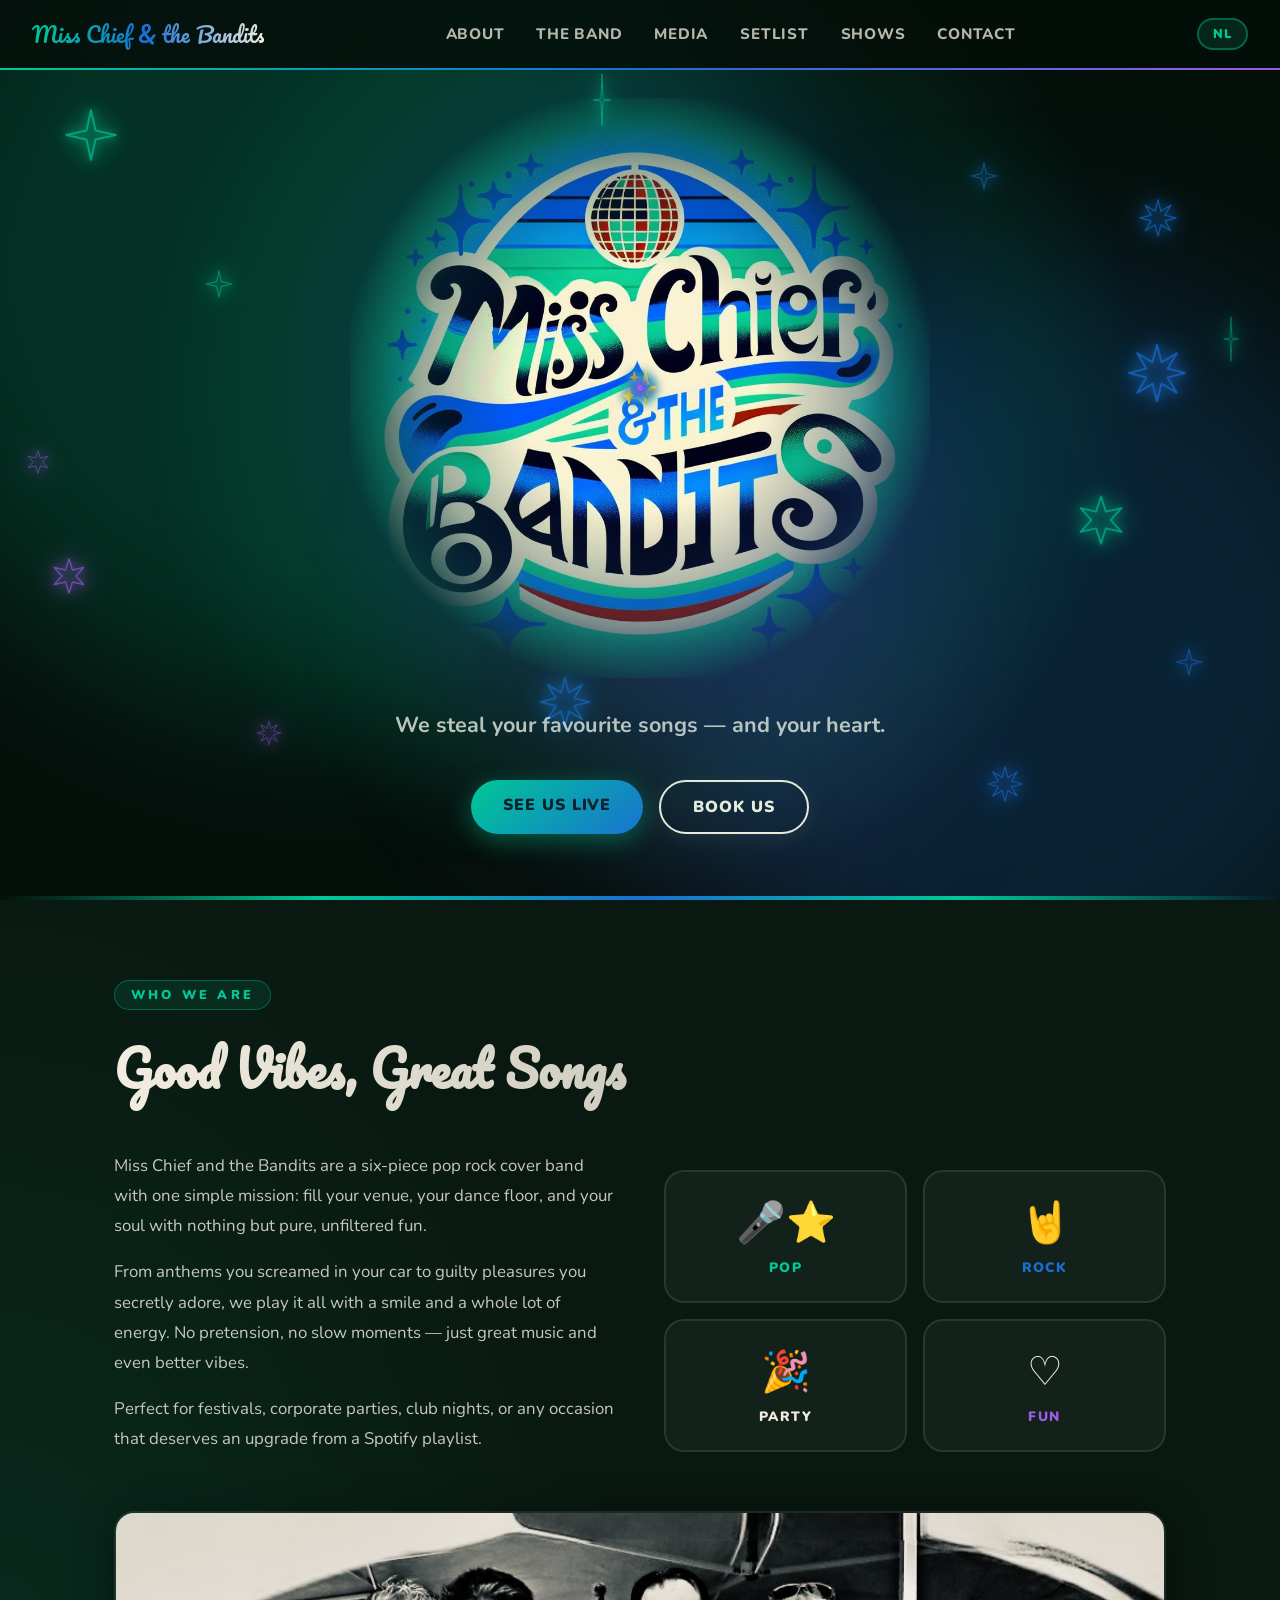
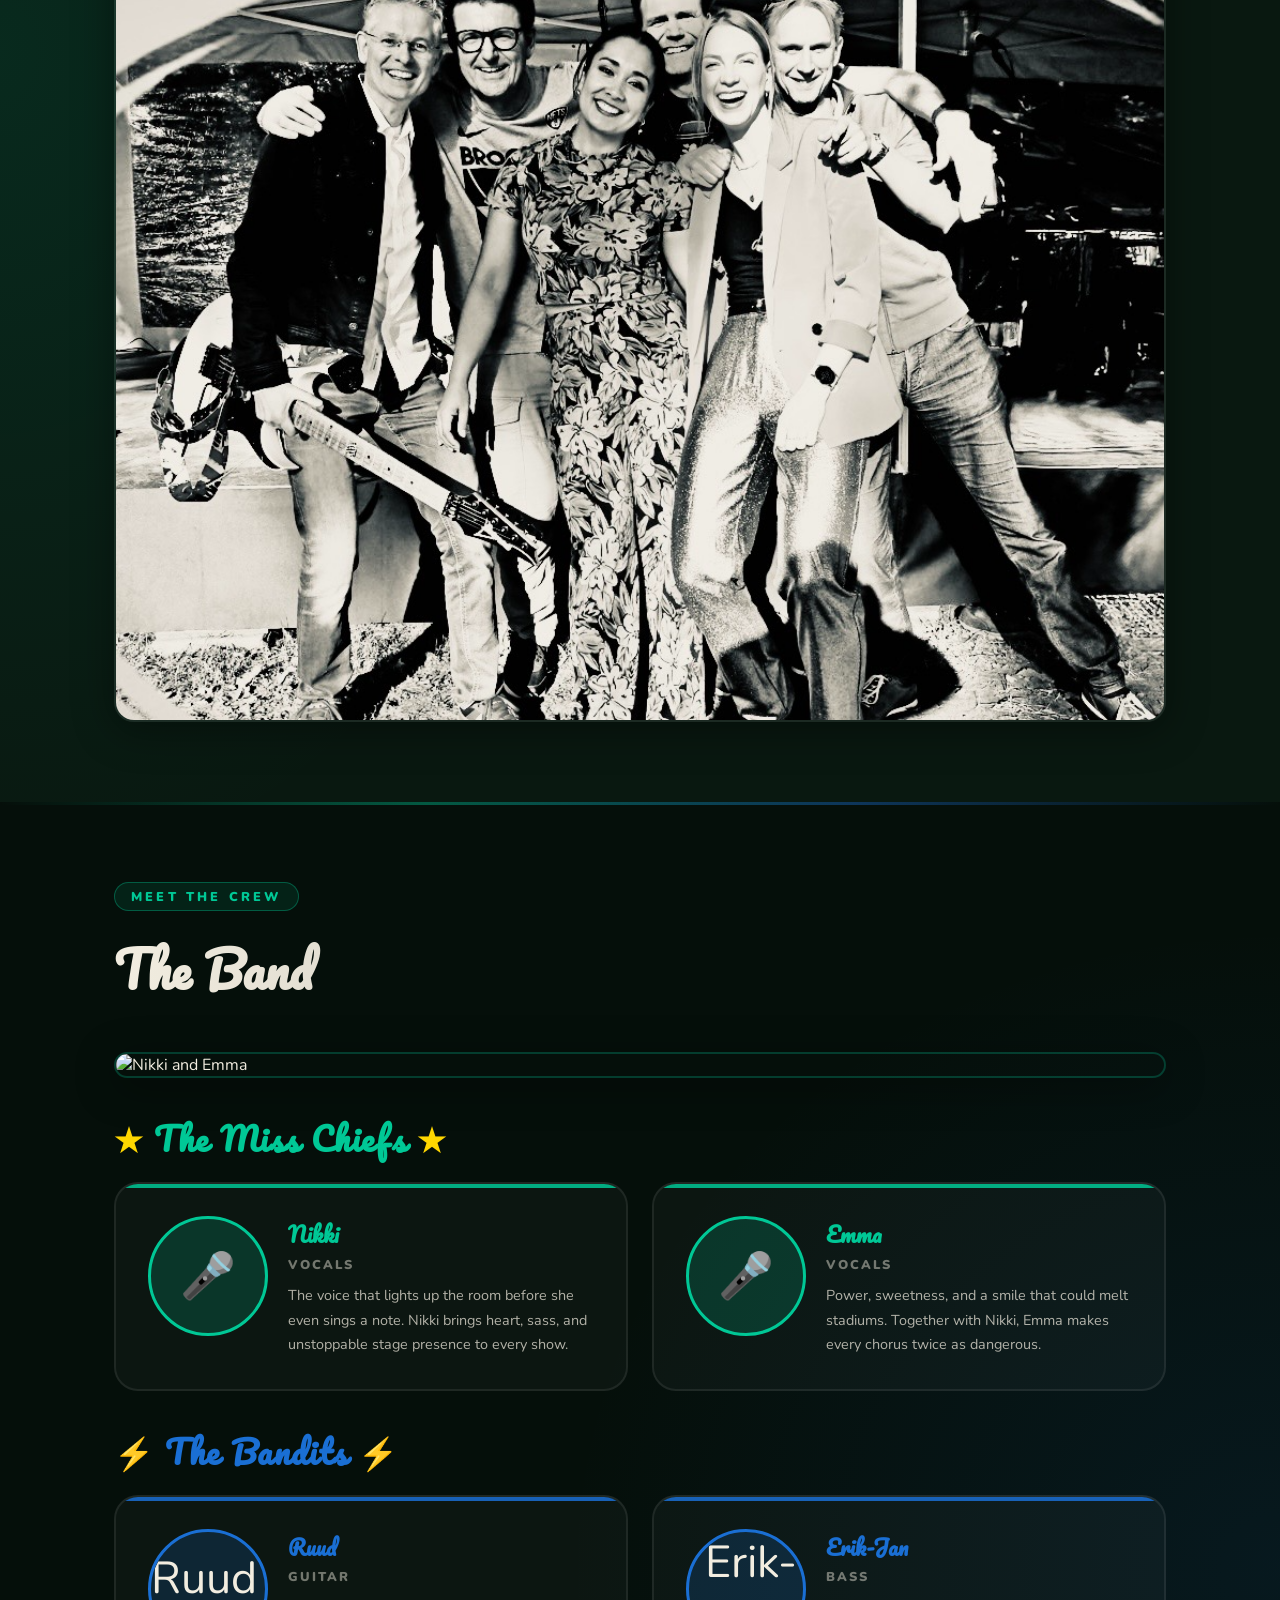
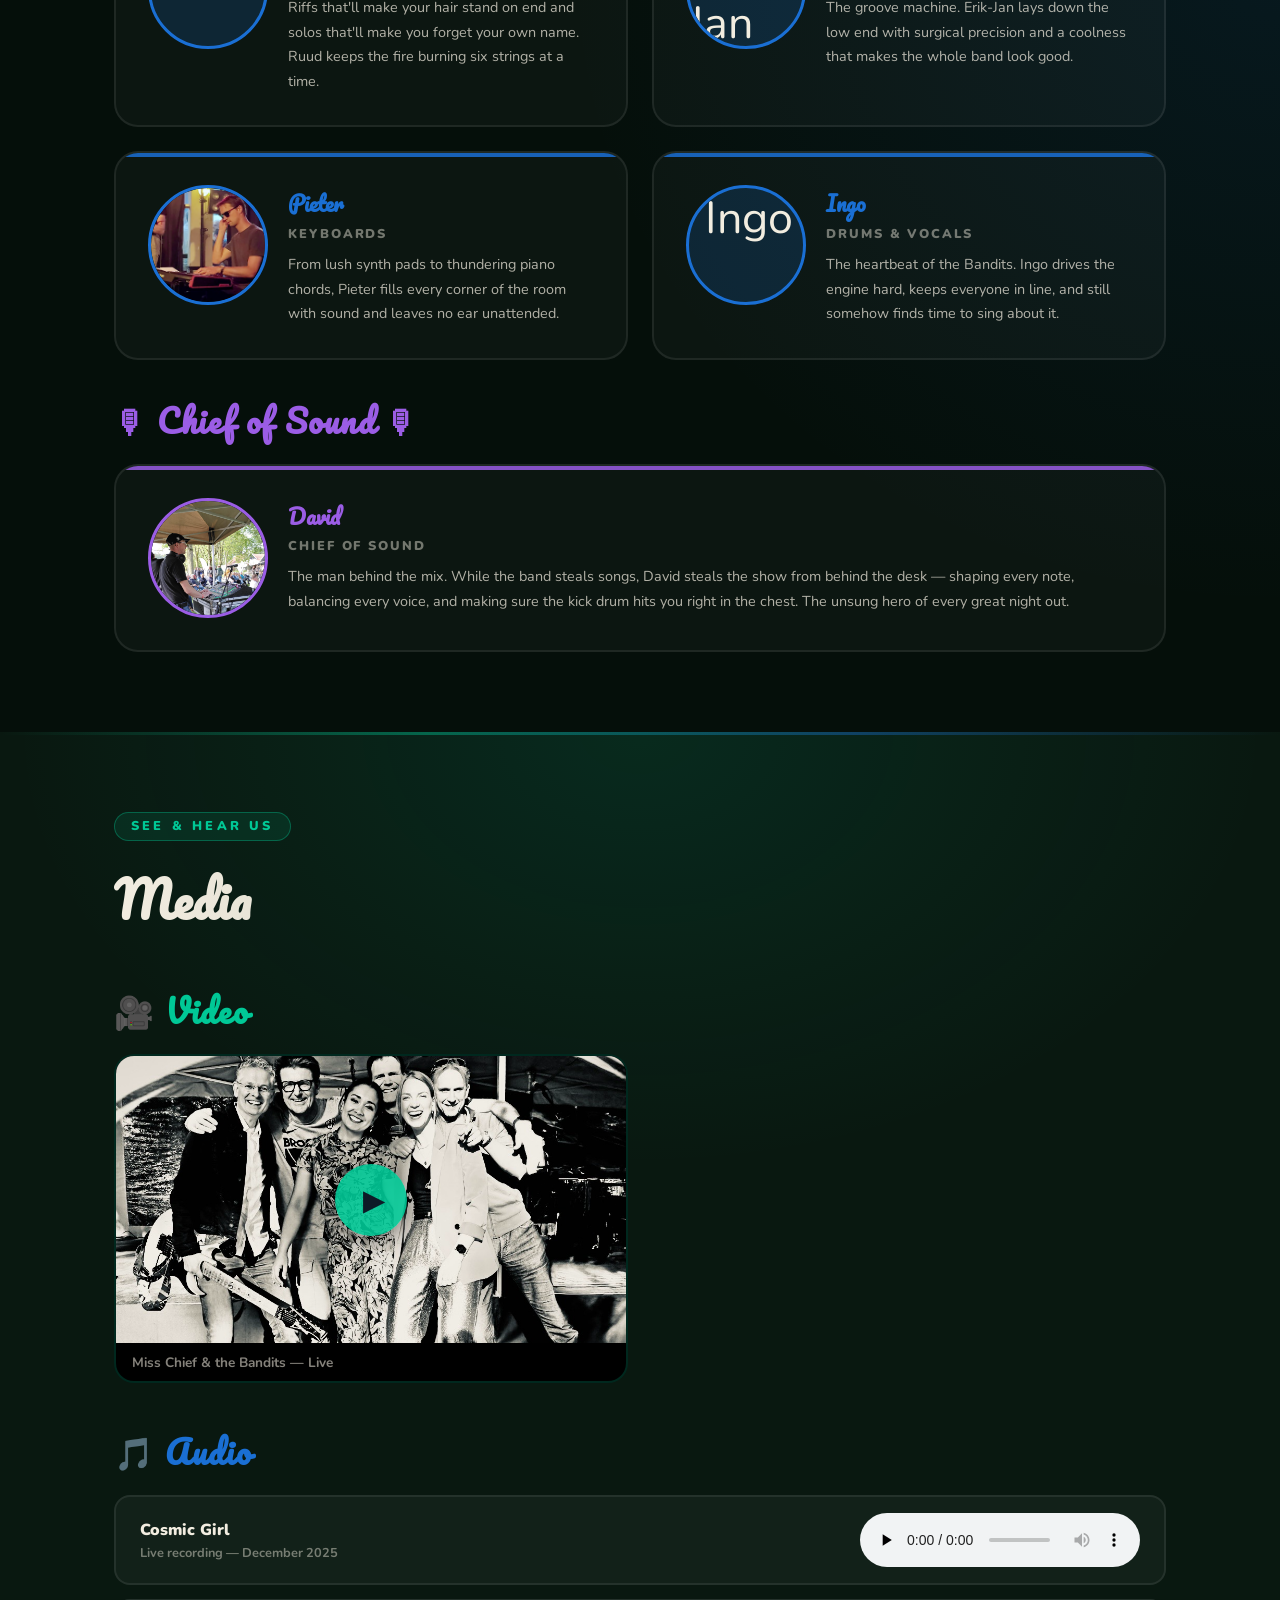
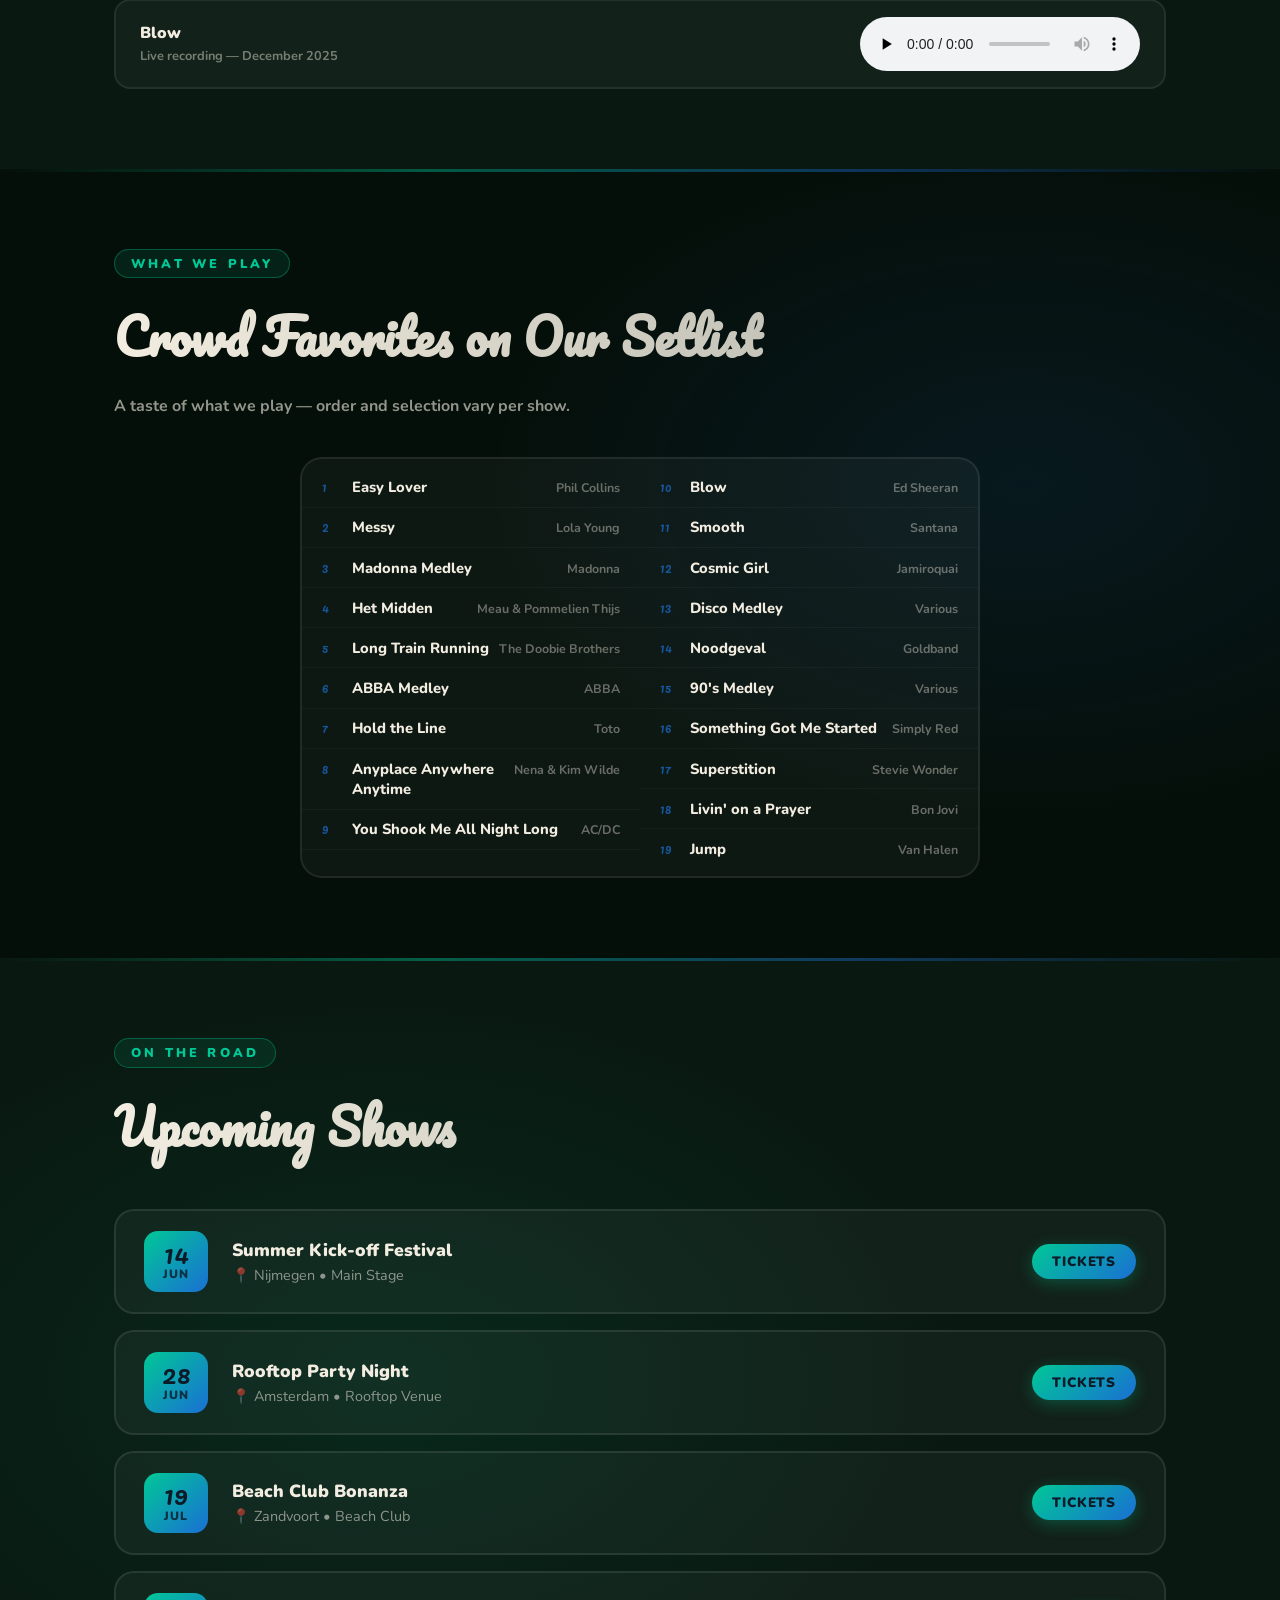
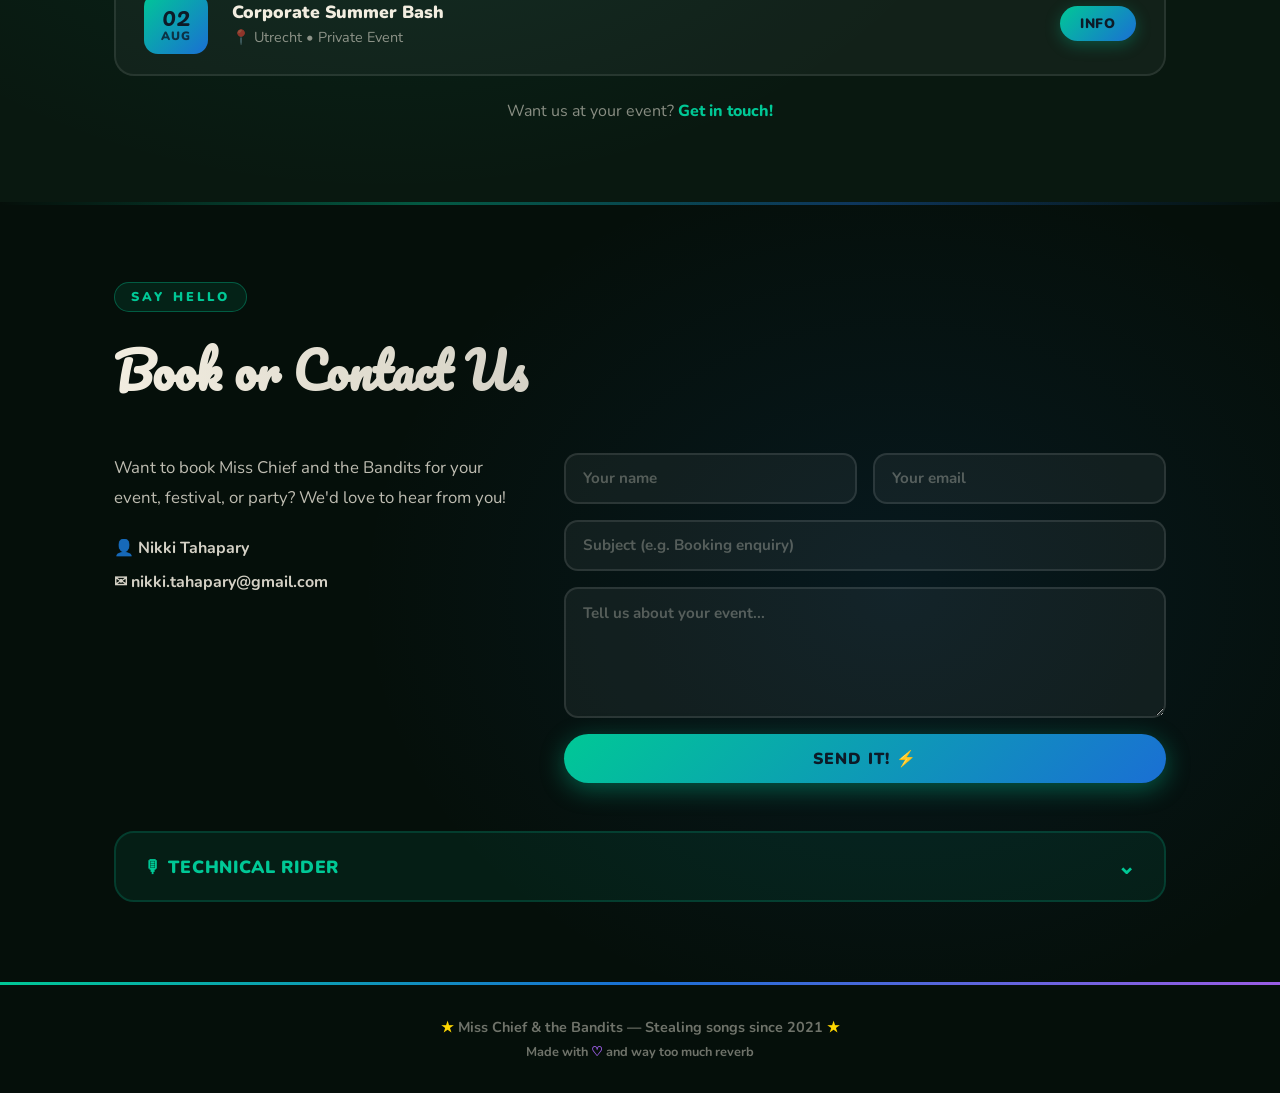
==== commit bad42101: "Change Pop icon to microphone with star Co-Authored-By: Claude Sonnet 4.6 <noreply@anthropic.com>" ====
--- a/index.html
+++ b/index.html
@@ -131,7 +131,7 @@
           <p data-i18n="about.p3">Perfect for festivals, corporate parties, club nights, or any occasion that deserves an upgrade from a Spotify playlist.</p>
         </div>
         <div class="about-icons">
-          <div class="icon-card" style="--c:#00c896">&#127928;<span>Pop</span></div>
+          <div class="icon-card" style="--c:#00c896">&#127908;&#11088;<span>Pop</span></div>
           <div class="icon-card" style="--c:#1a6fd4">&#129304;<span>Rock</span></div>
           <div class="icon-card" style="--c:#f2ede0">&#127881;<span data-i18n="about.party">Party</span></div>
           <div class="icon-card" style="--c:#9b5de5">&#9825;<span>Fun</span></div>
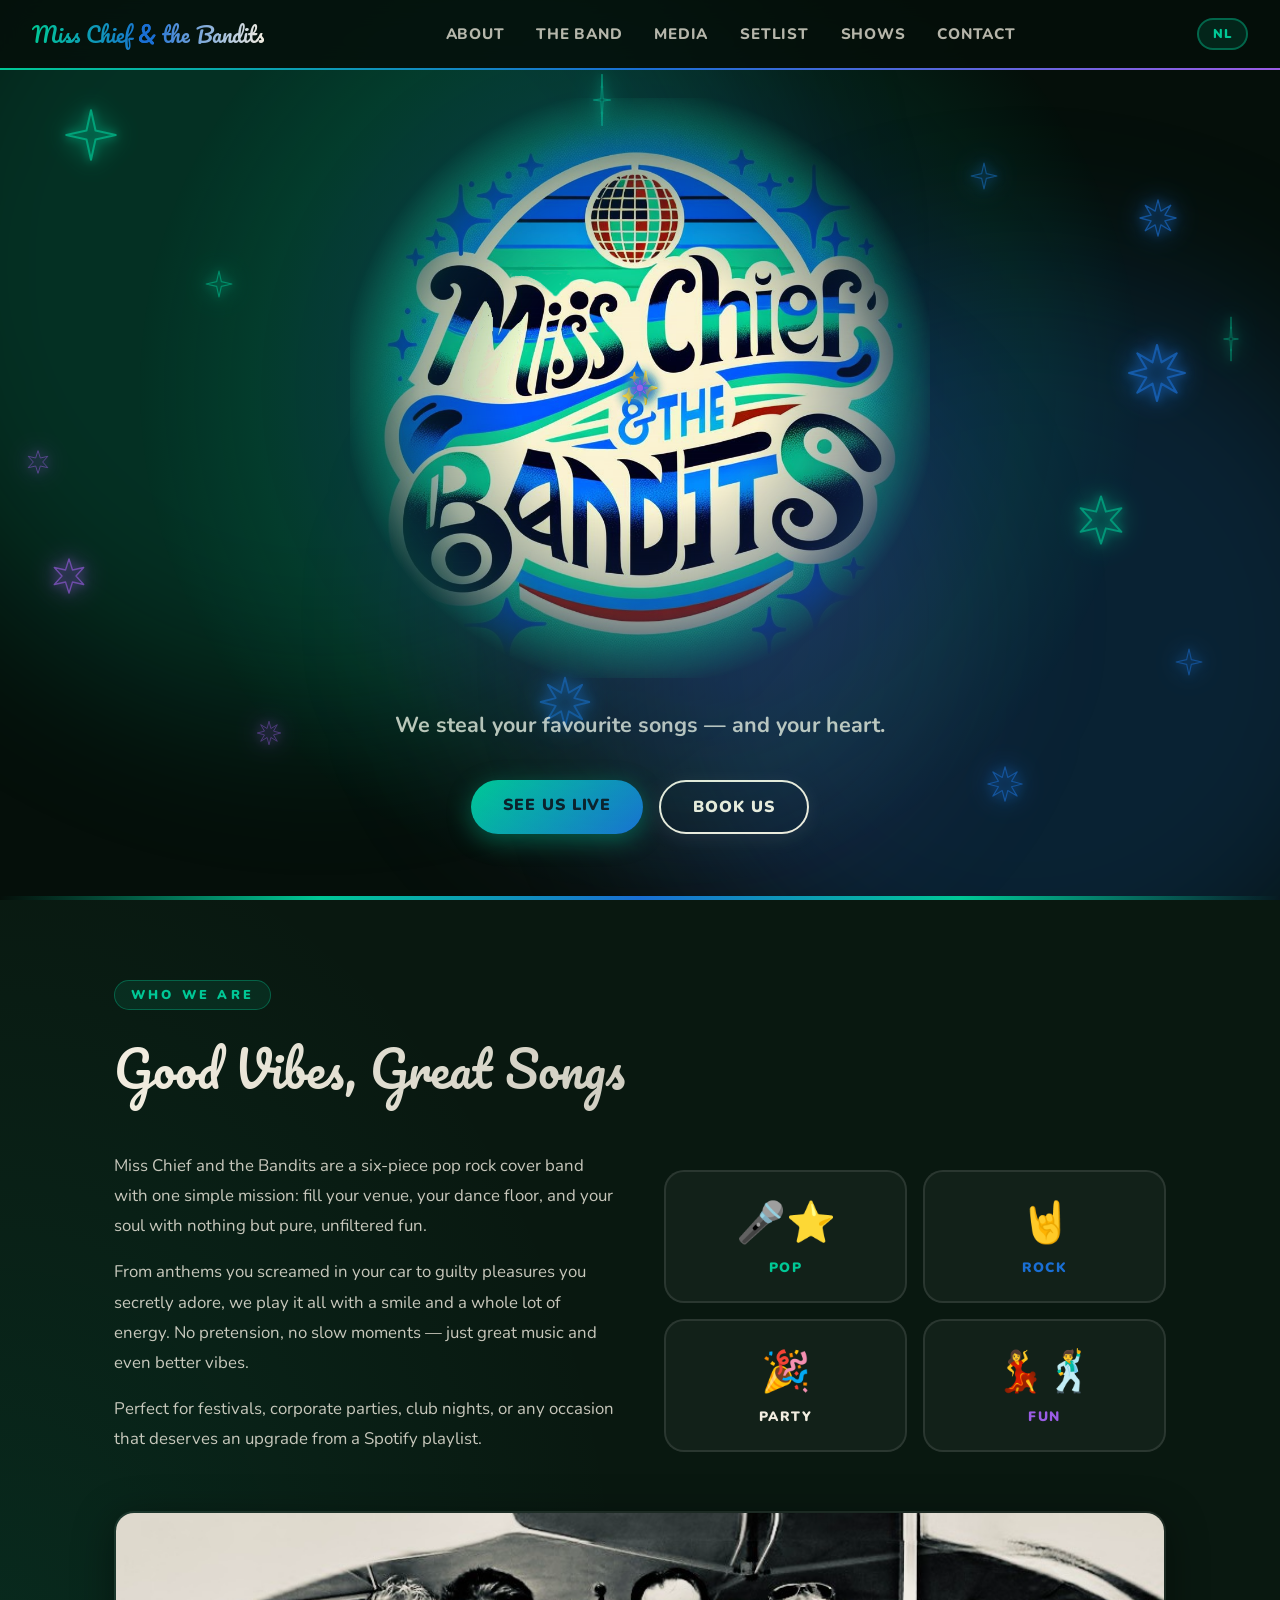
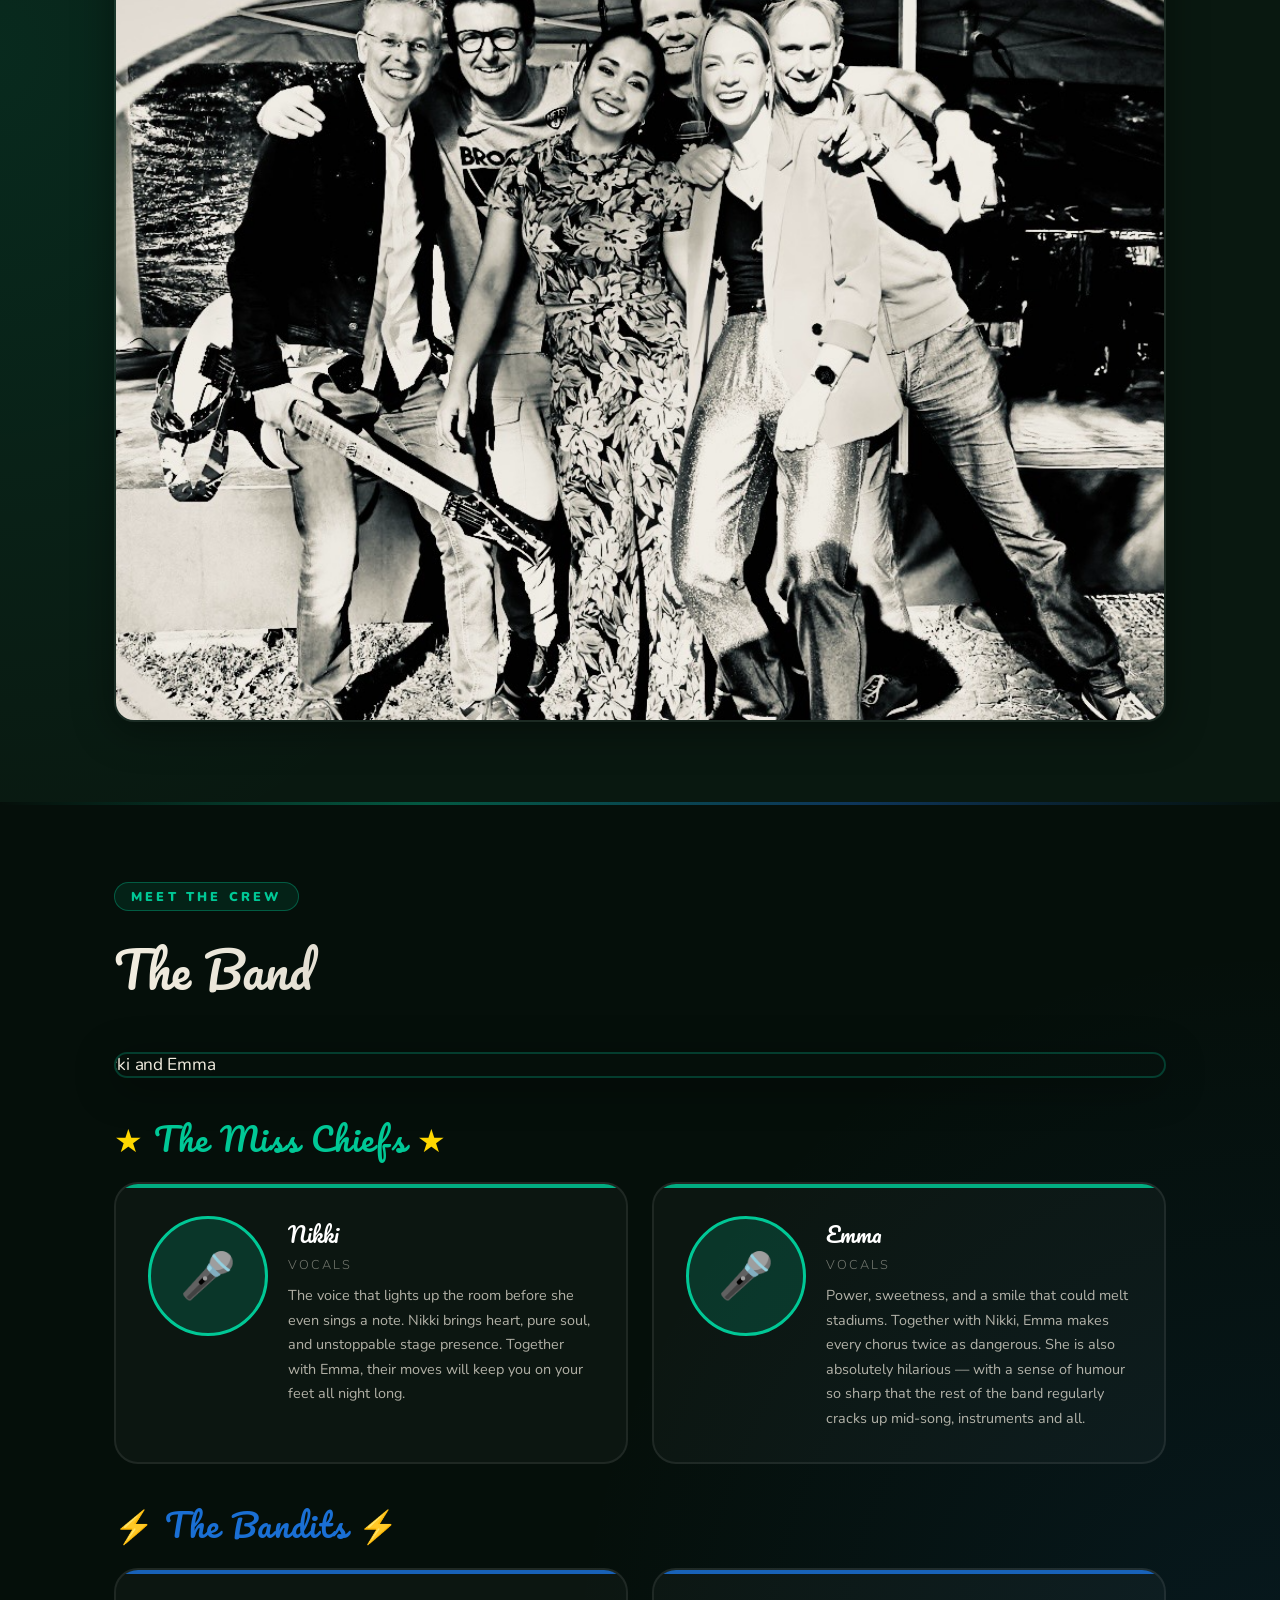
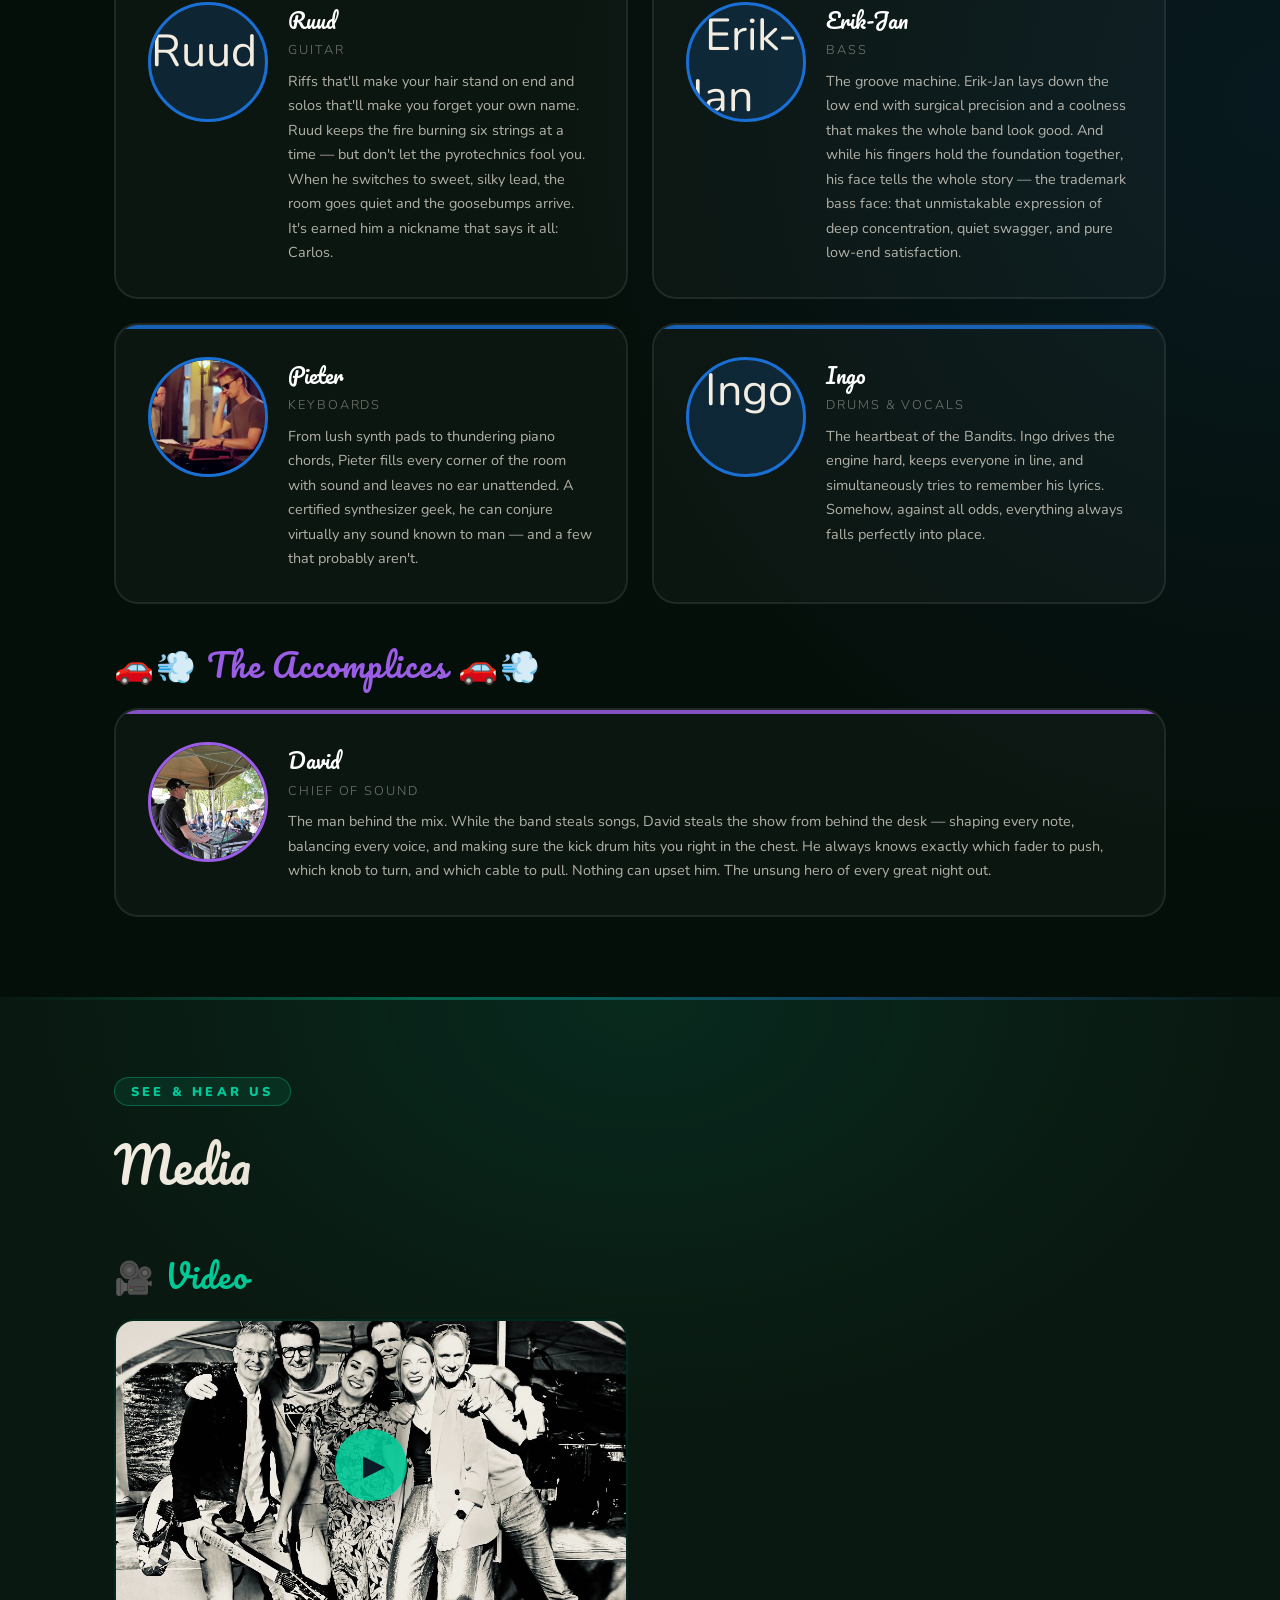
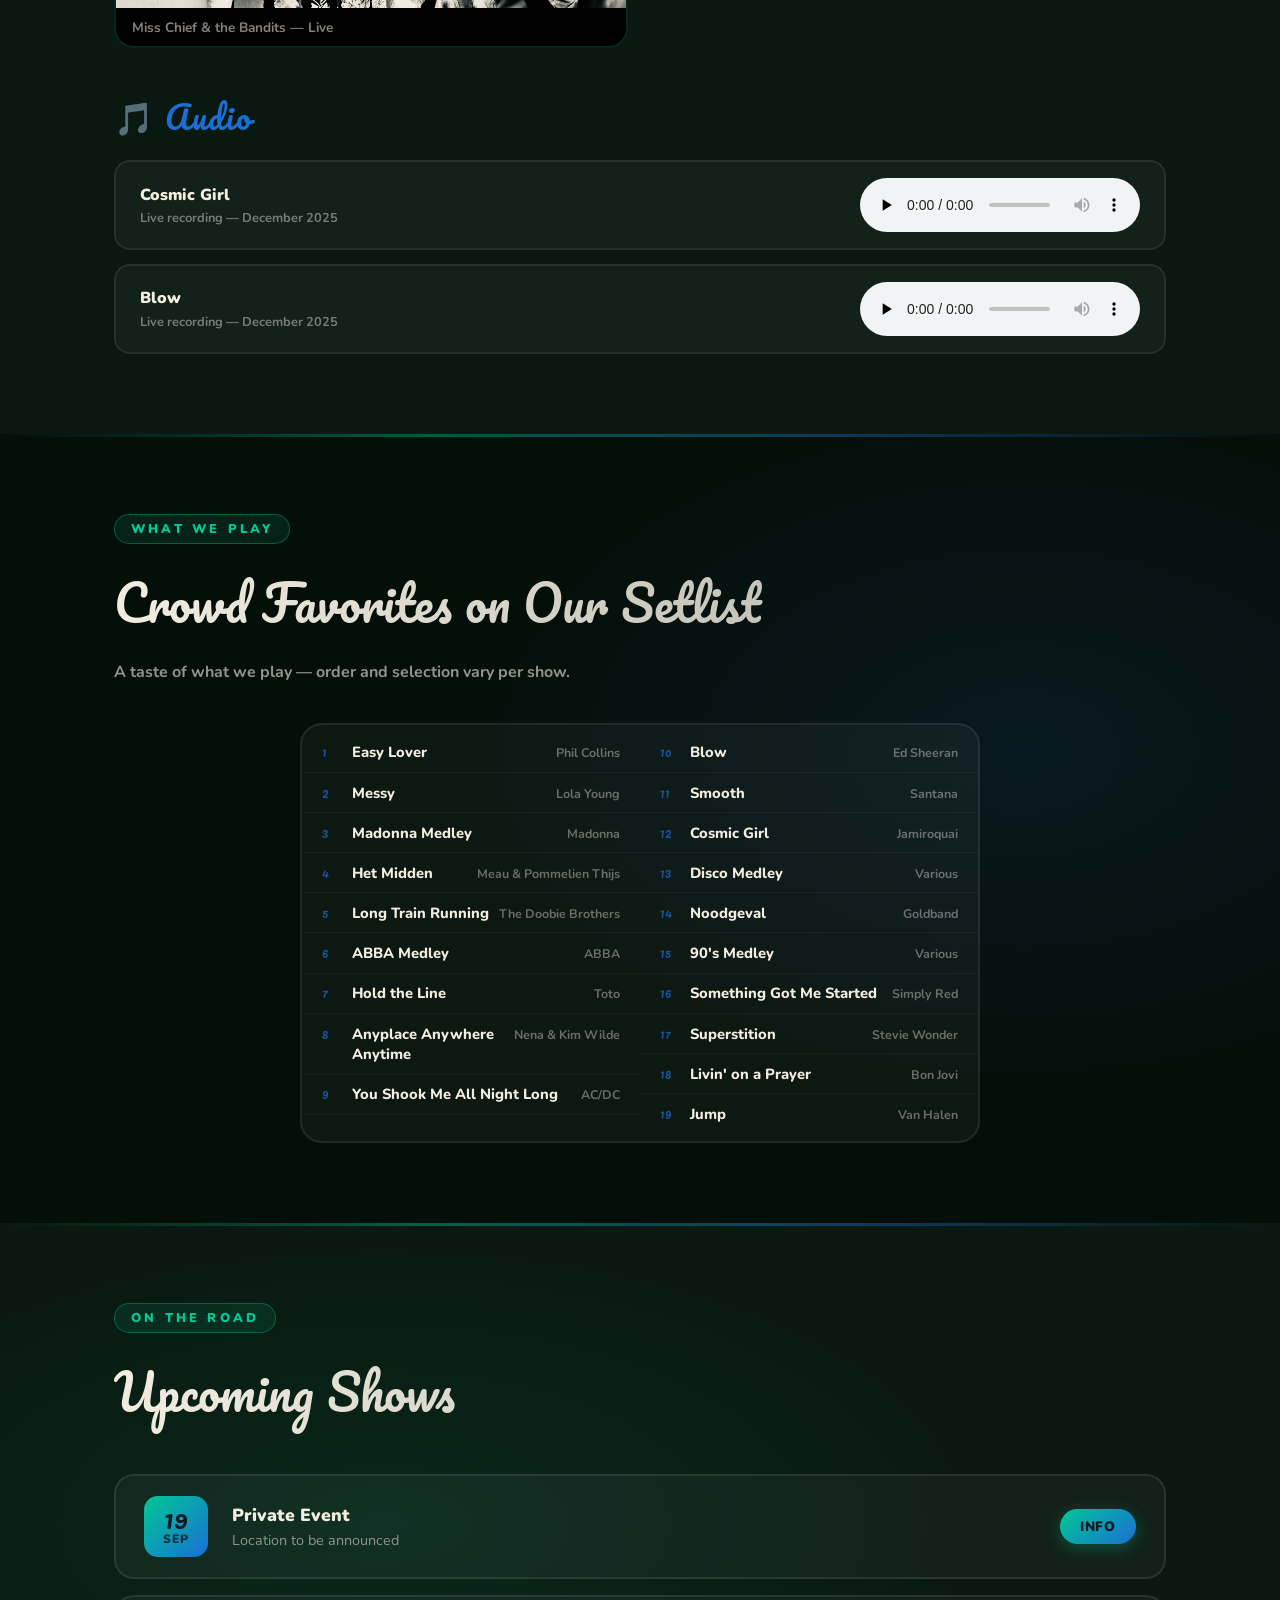
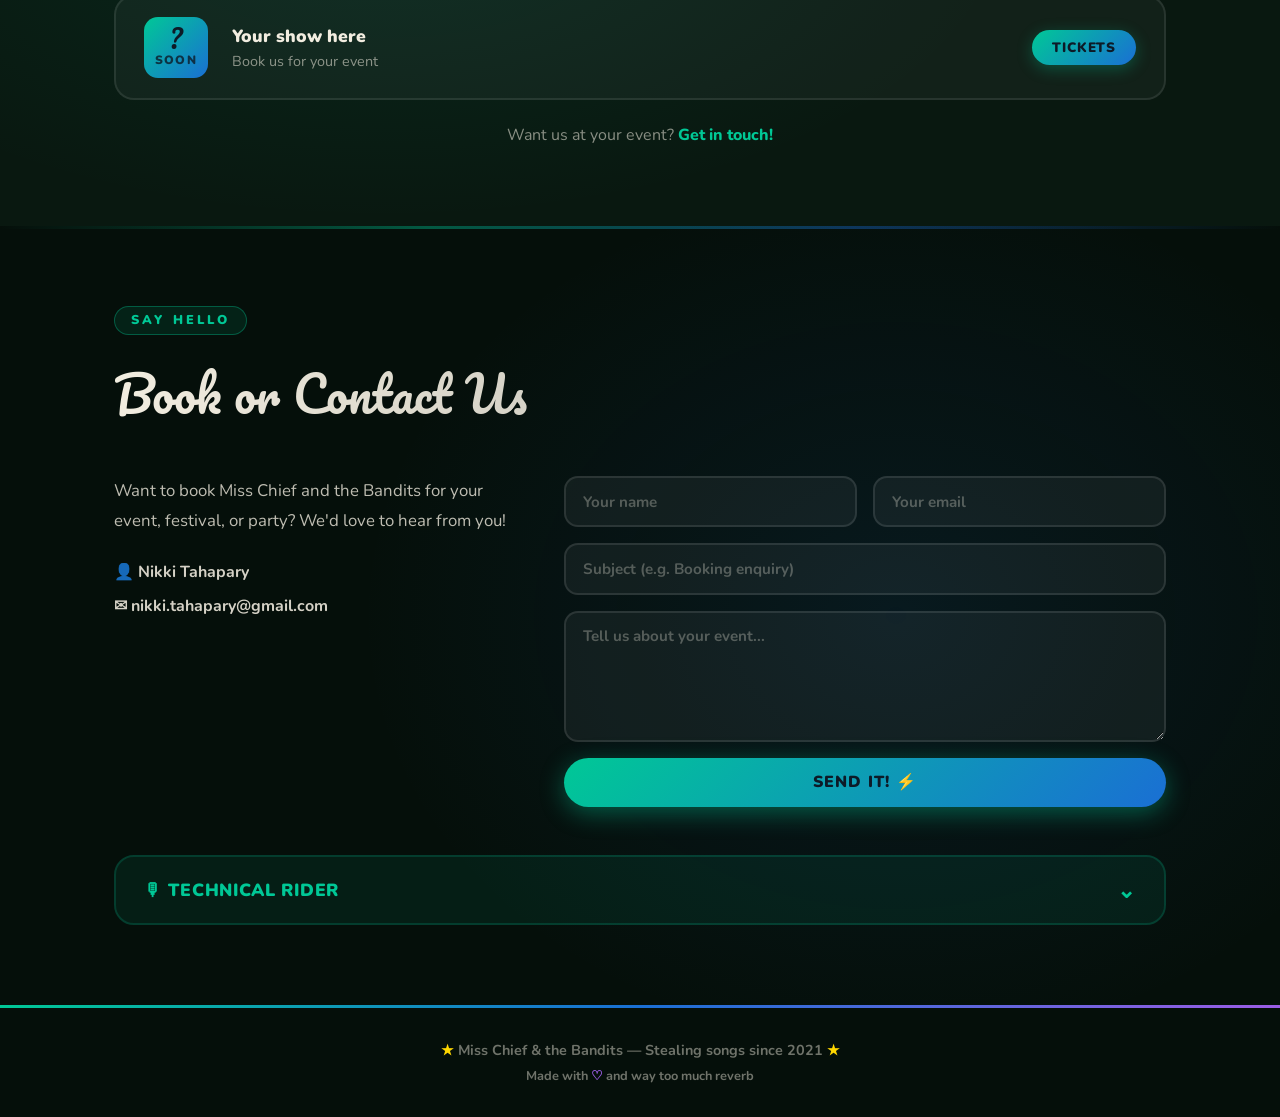
==== commit 7a185c6b: "Bio updates, UI refinements, lightbox, stage plot fixes, shows update - Update all band member bios " ====
--- a/index.html
+++ b/index.html
@@ -63,7 +63,7 @@
         <span class="logo-spark ls14">&#9728;</span>
       </div>
 
-      <p class="hero-tagline" data-i18n="hero.tagline">We steal your favourite songs &mdash; and your heart.</p>
+      <p class="hero-tagline" data-i18n-html="hero.tagline">We steal your favourite songs &mdash;<br class="mobile-break"> and your heart.</p>
       <div class="hero-cta">
         <a href="#shows"   class="btn btn-primary" data-i18n="hero.cta.live">See Us Live</a>
         <a href="#contact" class="btn btn-outline"  data-i18n="hero.cta.book">Book Us</a>
@@ -134,7 +134,7 @@
           <div class="icon-card" style="--c:#00c896">&#127908;&#11088;<span>Pop</span></div>
           <div class="icon-card" style="--c:#1a6fd4">&#129304;<span>Rock</span></div>
           <div class="icon-card" style="--c:#f2ede0">&#127881;<span data-i18n="about.party">Party</span></div>
-          <div class="icon-card" style="--c:#9b5de5">&#9825;<span>Fun</span></div>
+          <div class="icon-card" style="--c:#9b5de5">&#128131;&#128378;<span>Fun</span></div>
         </div>
       </div>
       <div class="about-band-photo">
@@ -150,7 +150,7 @@
       <h2 class="section-title" data-i18n="band.title">The Band</h2>
 
       <div class="misses-photo-wrap">
-        <img src="nikki-emma.png" alt="Nikki and Emma" class="misses-photo" />
+        <img src="IMG_0297.png" alt="Nikki and Emma" class="misses-photo" />
       </div>
       <h3 class="group-label misses-label"><span class="label-star">&#9733;</span> <span data-i18n="band.misses">The Miss Chiefs</span> <span class="label-star">&#9733;</span></h3>
       <div class="members-grid members-grid--two">
@@ -216,7 +216,7 @@
 
       </div>
 
-      <h3 class="group-label david-label">&#127897; <span data-i18n="band.david">Chief of Sound</span> &#127897;</h3>
+      <h3 class="group-label david-label">&#128663;&#128168; <span data-i18n="band.david">The Accomplices</span> &#128663;&#128168;</h3>
       <div class="members-grid members-grid--single-card">
         <div class="member-card" style="--accent:#9b5de5">
           <div class="member-avatar"><img class="member-photo" src="David.jpg" alt="David" style="object-position: center 15%" /></div>
@@ -317,36 +317,20 @@
       <h2 class="section-title" data-i18n="shows.title">Upcoming Shows</h2>
       <div class="shows-list">
         <div class="show-item">
-          <div class="show-date"><span class="day">14</span><span class="month">Jun</span></div>
+          <div class="show-date"><span class="day">19</span><span class="month">Sep</span></div>
           <div class="show-details">
-            <h3 data-i18n="show1.title">Summer Kick-off Festival</h3>
-            <p>&#128205; Nijmegen &bull; <span data-i18n="show.main-stage">Main Stage</span></p>
+            <h3 data-i18n="show.private">Private Event</h3>
+            <p data-i18n="show.private.note">Location to be announced</p>
+          </div>
+          <a href="#contact" class="btn btn-small" data-i18n="show.info">Info</a>
+        </div>
+        <div class="show-item show-item--placeholder">
+          <div class="show-date"><span class="day">?</span><span class="month" data-i18n="show.soon">Soon</span></div>
+          <div class="show-details">
+            <h3 data-i18n="show.your-show">Your show here</h3>
+            <p data-i18n="show.your-show.note">Book us for your event</p>
           </div>
           <a href="#contact" class="btn btn-small" data-i18n="show.tickets">Tickets</a>
-        </div>
-        <div class="show-item">
-          <div class="show-date"><span class="day">28</span><span class="month">Jun</span></div>
-          <div class="show-details">
-            <h3 data-i18n="show2.title">Rooftop Party Night</h3>
-            <p>&#128205; Amsterdam &bull; <span data-i18n="show.rooftop">Rooftop Venue</span></p>
-          </div>
-          <a href="#contact" class="btn btn-small" data-i18n="show.tickets">Tickets</a>
-        </div>
-        <div class="show-item">
-          <div class="show-date"><span class="day">19</span><span class="month">Jul</span></div>
-          <div class="show-details">
-            <h3 data-i18n="show3.title">Beach Club Bonanza</h3>
-            <p>&#128205; Zandvoort &bull; <span data-i18n="show.beach">Beach Club</span></p>
-          </div>
-          <a href="#contact" class="btn btn-small" data-i18n="show.tickets">Tickets</a>
-        </div>
-        <div class="show-item">
-          <div class="show-date"><span class="day">02</span><span class="month">Aug</span></div>
-          <div class="show-details">
-            <h3 data-i18n="show4.title">Corporate Summer Bash</h3>
-            <p>&#128205; Utrecht &bull; <span data-i18n="show.private">Private Event</span></p>
-          </div>
-          <a href="#contact" class="btn btn-small" data-i18n="show.info">Info</a>
         </div>
       </div>
       <p class="shows-note"><span data-i18n="shows.note">Want us at your event?</span> <a href="#contact" data-i18n="shows.note.link">Get in touch!</a></p>
@@ -438,41 +422,9 @@
                     </div>
                     <!-- Ingo — center back, larger drum kit -->
                     <div class="sp-node sp-drums sp-drums-big" style="left:35%; top:2%">
-                      <svg class="sp-drumkit-svg" viewBox="0 0 110 90" xmlns="http://www.w3.org/2000/svg" aria-hidden="true">
-                        <!-- Hi-hat — LEFT (left-handed setup) -->
-                        <ellipse cx="11" cy="20" rx="11" ry="4"   fill="currentColor" opacity="0.85"/>
-                        <ellipse cx="11" cy="17" rx="9.5" ry="3.2" fill="currentColor" opacity="0.45"/>
-                        <line x1="11" y1="23" x2="11" y2="30" stroke="currentColor" stroke-width="1.5" opacity="0.4"/>
-
-                        <!-- Crash cymbal — centre-left -->
-                        <ellipse cx="35" cy="9"  rx="10" ry="3.8" fill="currentColor" opacity="0.65"/>
-
-                        <!-- Ride cymbal — right -->
-                        <ellipse cx="93" cy="21" rx="12" ry="4.5" fill="currentColor" opacity="0.7"/>
-
-                        <!-- Rack tom 1 -->
-                        <circle  cx="35" cy="33" r="10" fill="currentColor" opacity="0.8"/>
-                        <circle  cx="35" cy="33" r="6"  fill="none" stroke="currentColor" stroke-width="1.2" opacity="0.35"/>
-
-                        <!-- Rack tom 2 -->
-                        <circle  cx="55" cy="29" r="10" fill="currentColor" opacity="0.8"/>
-                        <circle  cx="55" cy="29" r="6"  fill="none" stroke="currentColor" stroke-width="1.2" opacity="0.35"/>
-
-                        <!-- Bass drum -->
-                        <circle  cx="52" cy="57" r="22" fill="currentColor" opacity="0.55"/>
-                        <circle  cx="52" cy="57" r="14" fill="currentColor" opacity="0.15"/>
-                        <circle  cx="52" cy="57" r="7"  fill="currentColor" opacity="0.45"/>
-
-                        <!-- Snare — front LEFT (left-handed) -->
-                        <circle  cx="17" cy="66" r="11" fill="currentColor" opacity="0.8"/>
-                        <circle  cx="17" cy="66" r="6.5" fill="none" stroke="currentColor" stroke-width="1.2" opacity="0.35"/>
-
-                        <!-- Floor tom — front right -->
-                        <circle  cx="83" cy="64" r="13" fill="currentColor" opacity="0.75"/>
-                        <circle  cx="83" cy="64" r="8"  fill="none" stroke="currentColor" stroke-width="1.2" opacity="0.35"/>
-                      </svg>
+                      <span class="sp-emoji">&#127908;&#129345;</span>
                       <div class="sp-name">Ingo</div>
-                      <div class="sp-detail">Drums &middot; <span data-i18n="rider.stage.lefthanded">left-handed</span></div>
+                      <div class="sp-detail">Vocals &amp; Drums &middot; <span data-i18n="rider.stage.lefthanded">left-handed</span></div>
                     </div>
                     <!-- Ruud — mid, stage left (symmetric with Erik-Jan) -->
                     <div class="sp-node sp-guitar" style="left:18%; top:32%">
@@ -482,7 +434,7 @@
                     </div>
                     <!-- Erik-Jan — mid, stage right (symmetric with Ruud) -->
                     <div class="sp-node sp-bass"   style="left:62%; top:32%">
-                      <div class="sp-icon">&#127928;</div>
+                      <div class="sp-icon">&#127928;&#9837;</div>
                       <div class="sp-name">Erik-Jan</div>
                       <div class="sp-detail">Bass &middot; 230V</div>
                     </div>
@@ -560,6 +512,11 @@
     <p class="footer-sub"><span data-i18n="footer.sub.before">Made with</span> <span class="footer-heart">&#9825;</span> <span data-i18n="footer.sub.after">and way too much reverb</span></p>
   </footer>
 
+  <!-- Photo lightbox -->
+  <div id="photoLightbox" class="lightbox" role="dialog" aria-modal="true">
+    <img id="lightboxImg" src="" alt="" />
+  </div>
+
   <script src="script.js"></script>
 </body>
 </html>
--- a/style.css
+++ b/style.css
@@ -1,5 +1,10 @@
 /* ─── Reset & Base ─────────────────────────────────────────────── */
 *, *::before, *::after { box-sizing: border-box; margin: 0; padding: 0; }
+
+/* Prevent Safari faux-bold on display fonts */
+.nav-logo, .hero-title, .hero-subtitle, .section-title, .group-label,
+.member-info h3, .show-date .day, .rider-card h4, .rider-subtitle,
+.input-list td:first-child { font-synthesis: none; }
 
 :root {
   --teal:   #00c896;   /* logo bg / primary */
@@ -451,6 +456,7 @@
 .section-title {
   font-family: 'Pacifico', cursive;
   font-size: clamp(2rem, 5vw, 3rem);
+  font-weight: 400;
   margin-bottom: 2.5rem;
   background: linear-gradient(90deg, var(--cream) 0%, rgba(242,237,224,0.7) 100%);
   -webkit-background-clip: text;
@@ -602,6 +608,28 @@
   object-fit: cover;
   object-position: top center;
   border-radius: 50%;
+  cursor: zoom-in;
+}
+
+/* ─── Photo lightbox ────────────────────────────────────────────── */
+.lightbox {
+  display: none;
+  position: fixed;
+  inset: 0;
+  background: rgba(0,0,0,0.85);
+  z-index: 9999;
+  align-items: center;
+  justify-content: center;
+  cursor: zoom-out;
+}
+.lightbox.open { display: flex; }
+.lightbox img {
+  max-width: min(90vw, 600px);
+  max-height: 90vh;
+  border-radius: 16px;
+  box-shadow: 0 8px 60px rgba(0,0,0,0.6);
+  object-fit: contain;
+  animation: fadeIn 0.2s ease;
 }
 
 /* About section band photo */
@@ -630,6 +658,8 @@
   width: 100%;
   height: auto;
   display: block;
+  transform: scale(1.08);
+  transform-origin: center center;
 }
 
 .avatar-bass {
@@ -642,13 +672,13 @@
 .member-info h3 {
   font-family: 'Pacifico', cursive;
   font-size: 1.3rem;
-  color: var(--accent);
+  color: #ffffff;
   margin-bottom: 0.2rem;
 }
 
 .member-role {
   font-size: 0.8rem;
-  font-weight: 900;
+  font-weight: 300;
   text-transform: uppercase;
   letter-spacing: 0.15em;
   color: rgba(242,237,224,0.45);
@@ -1108,7 +1138,7 @@
 .rider-card h4 {
   font-family: 'Pacifico', cursive;
   font-size: 1rem;
-  color: var(--teal);
+  color: #ffffff;
   margin-bottom: 0.75rem;
 }
 
@@ -1240,14 +1270,7 @@
 /* Drum kit node — wider with SVG kit */
 .sp-drums-big { width: 26%; }
 
-.sp-drumkit-svg {
-  width: 100%;
-  height: auto;
-  display: block;
-  color: var(--teal);
-  margin-bottom: 0.3rem;
-  filter: drop-shadow(0 0 4px rgba(0,200,150,0.4));
-}
+.sp-emoji { font-size: 2rem; display: block; margin-bottom: 0.2rem; }
 
 /* Audience label */
 .stage-audience {
@@ -1286,7 +1309,7 @@
 .rider-subtitle {
   font-family: 'Pacifico', cursive;
   font-size: 1.1rem;
-  color: var(--teal);
+  color: #ffffff;
   margin-bottom: 1rem;
 }
 
@@ -1354,6 +1377,8 @@
 
 .footer-sub { font-size: 0.8rem; margin-top: 0.4rem; }
 .nowrap { white-space: nowrap; }
+.mobile-break { display: none; }
+@media (max-width: 480px) { .mobile-break { display: block; } }
 .footer-star { color: #ffd700; }
 .footer-heart { color: var(--purple); }
 
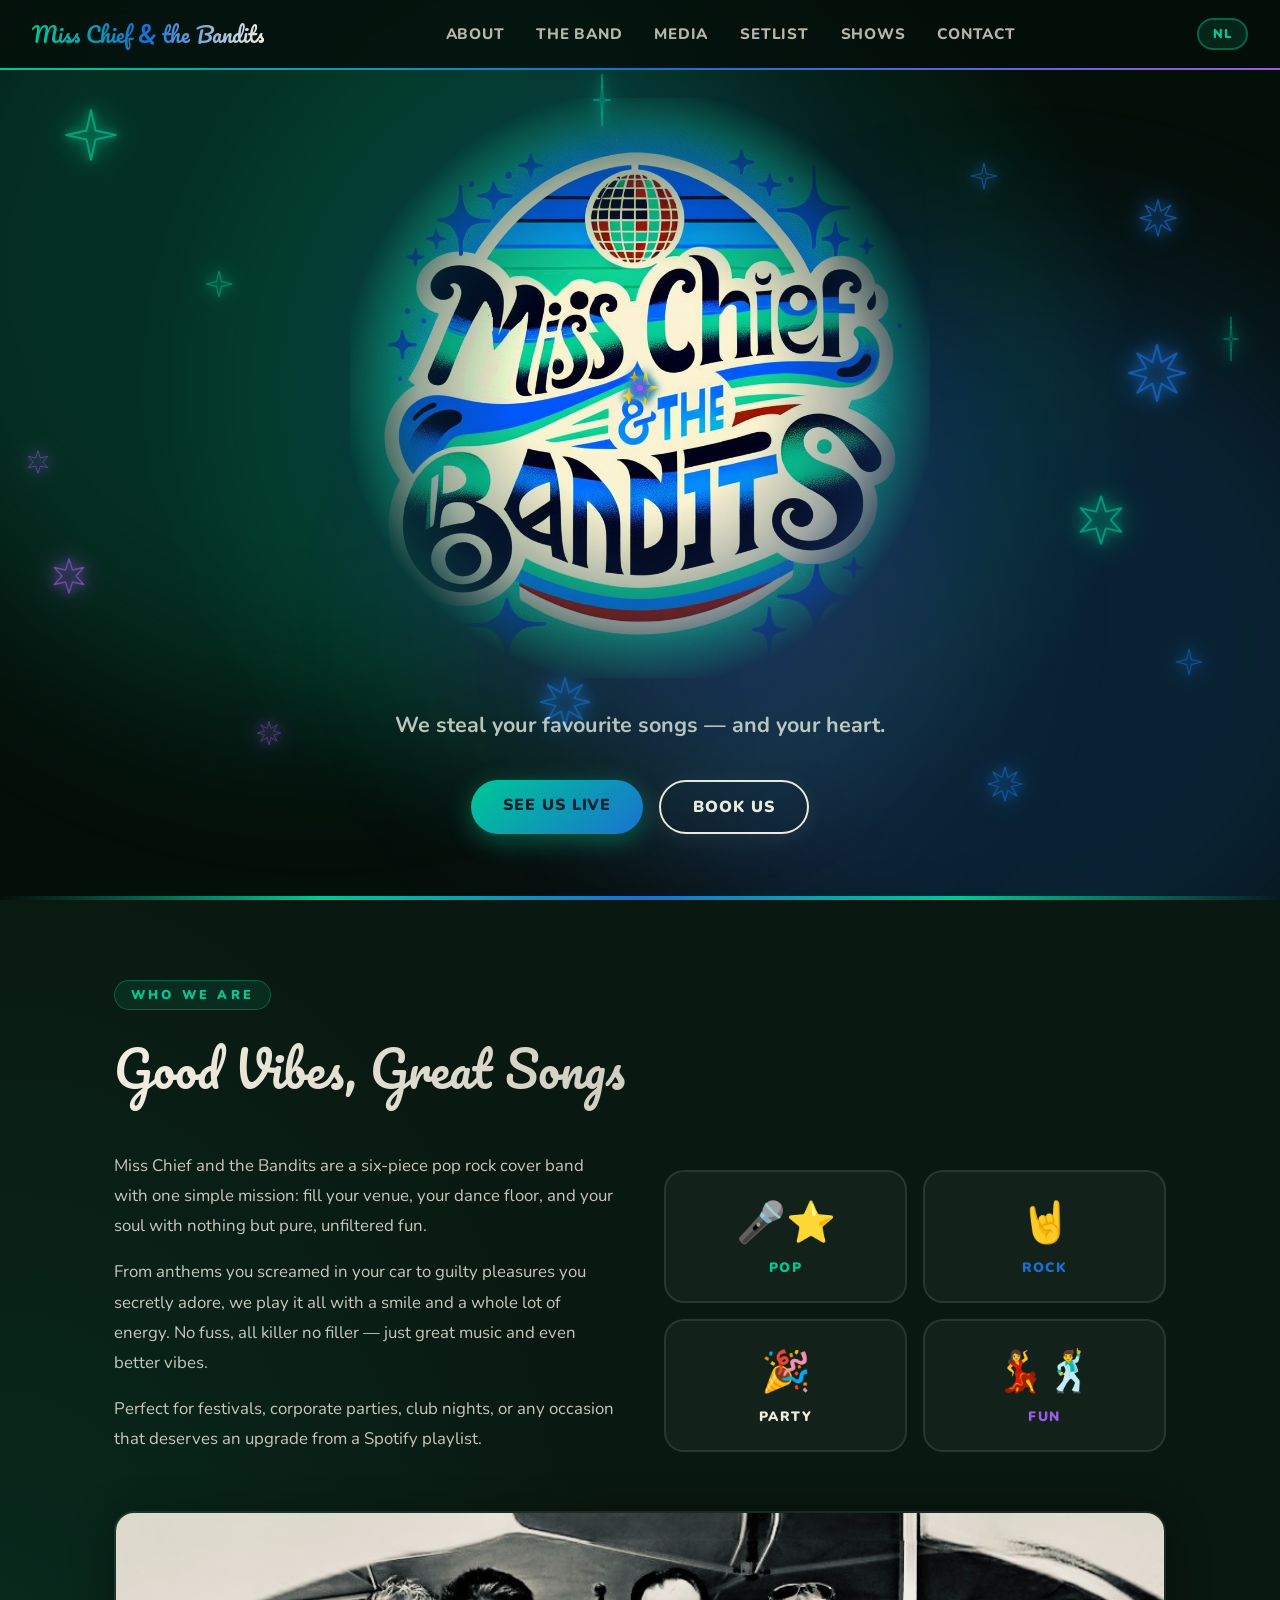
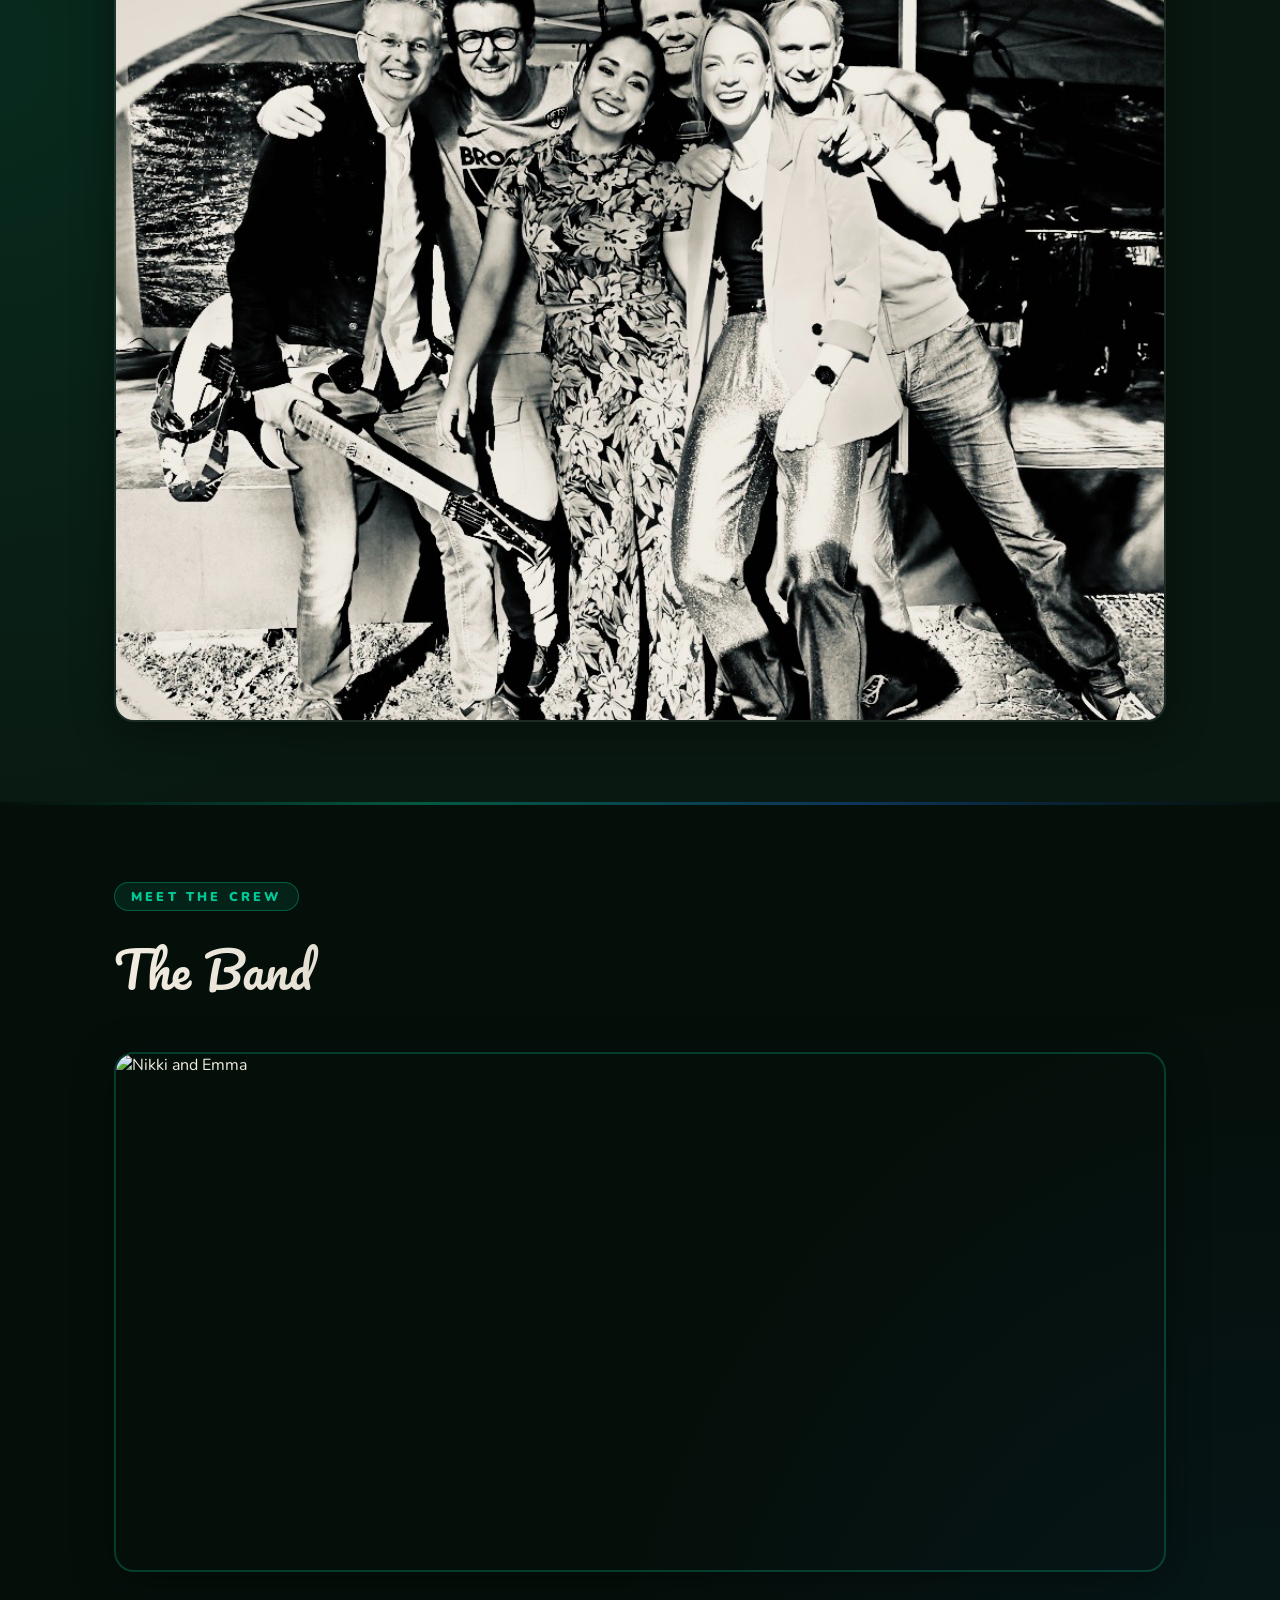
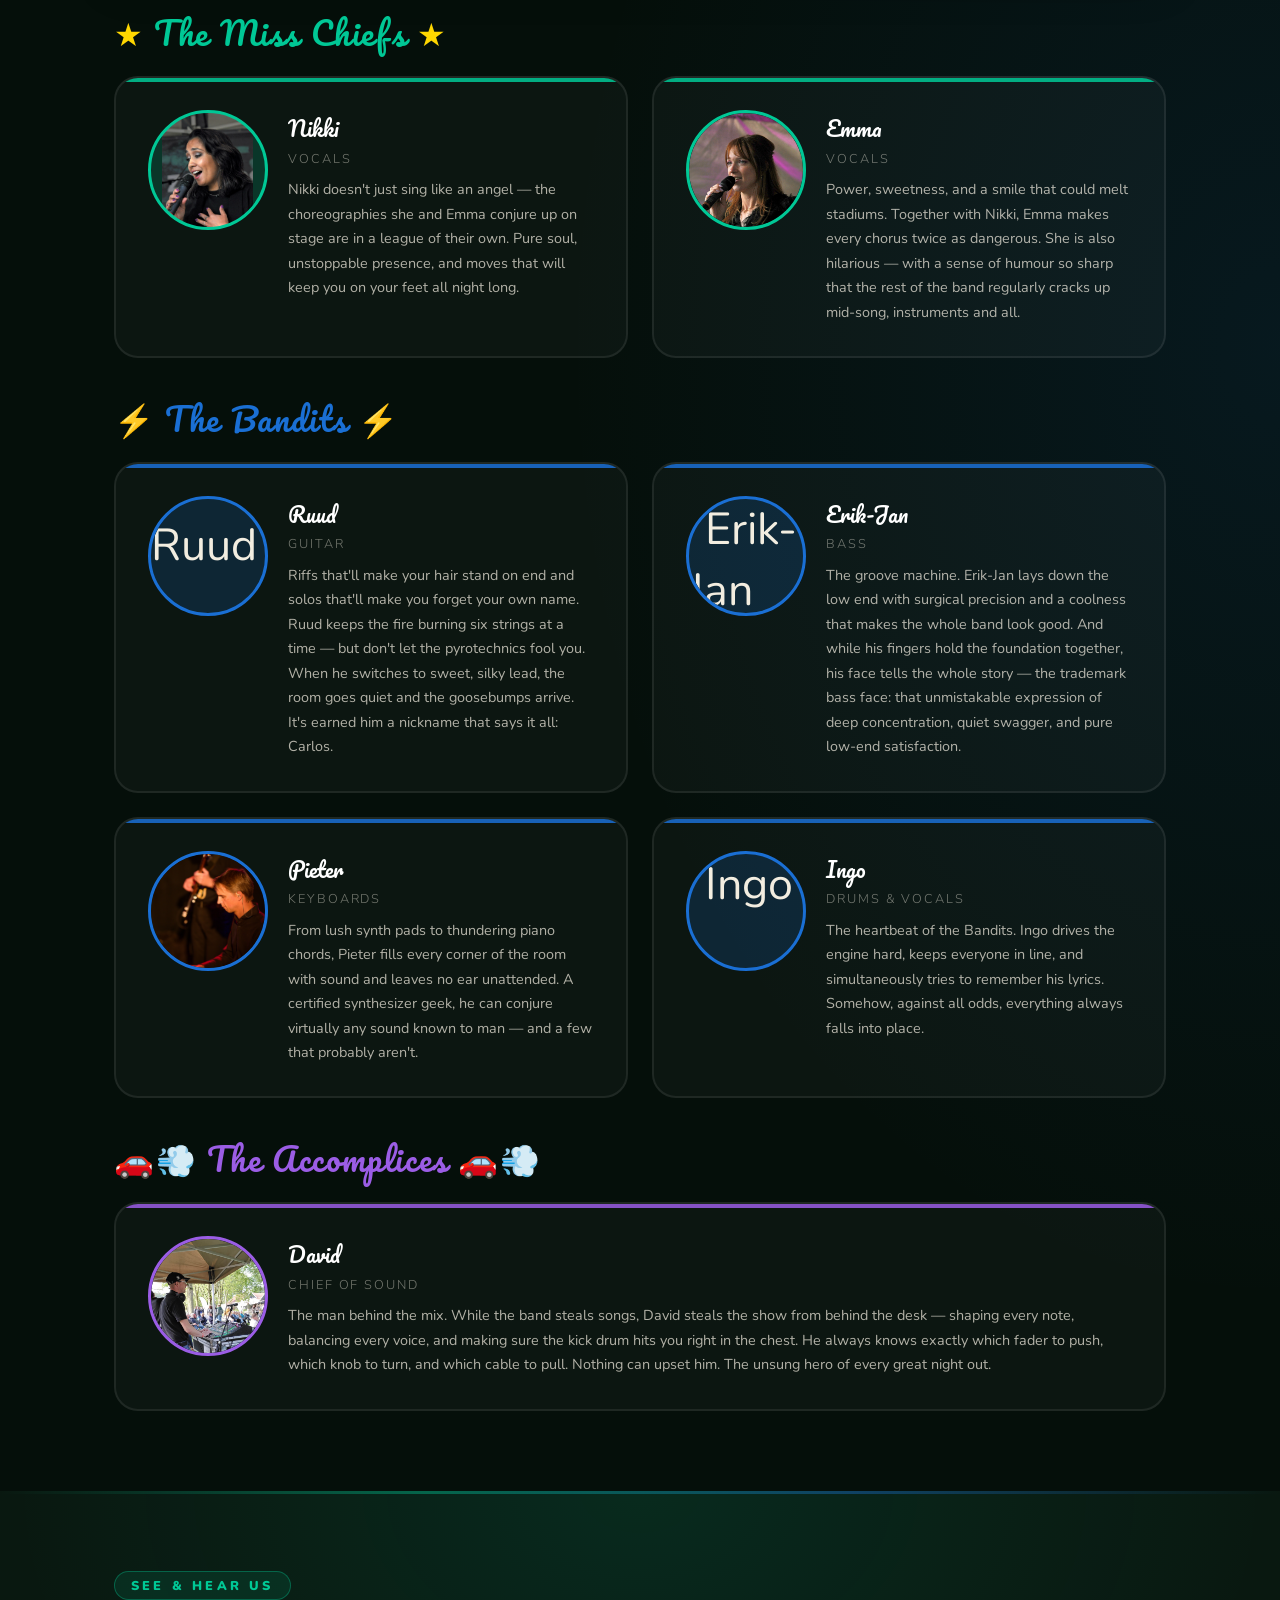
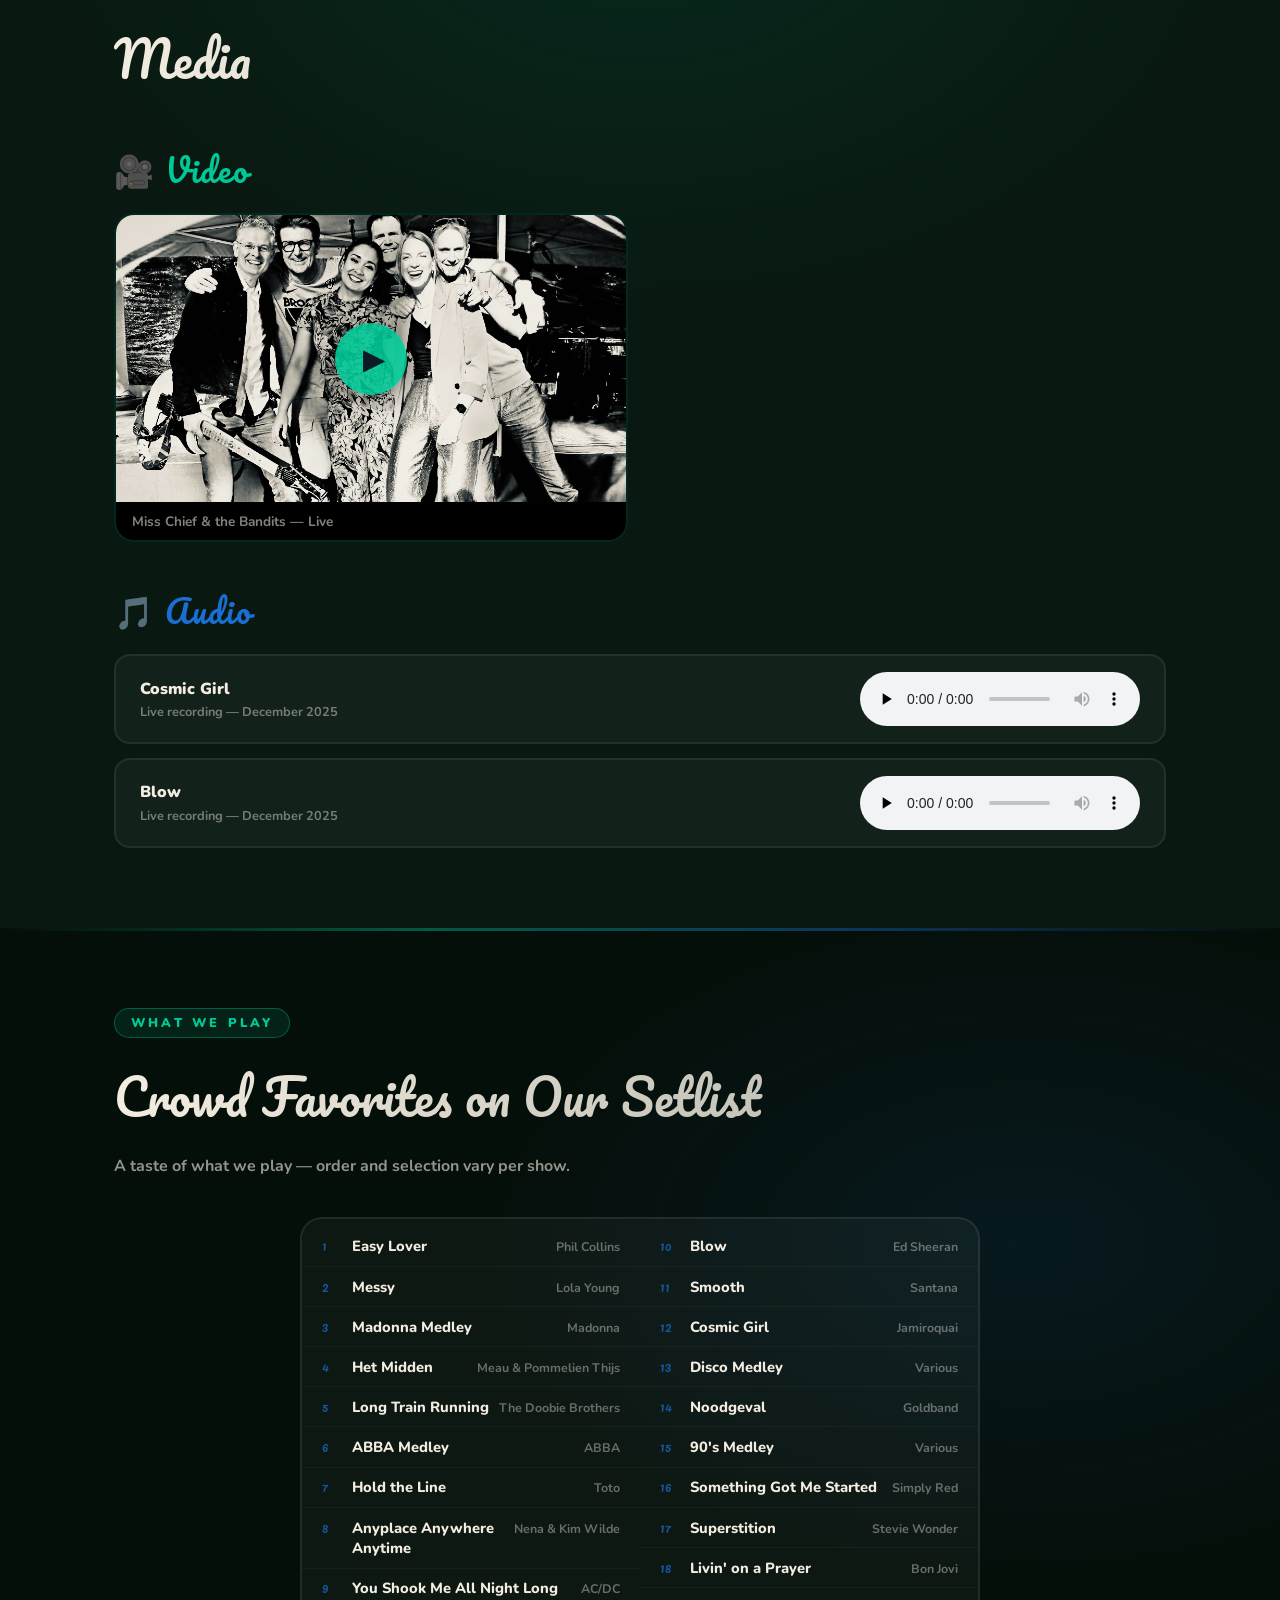
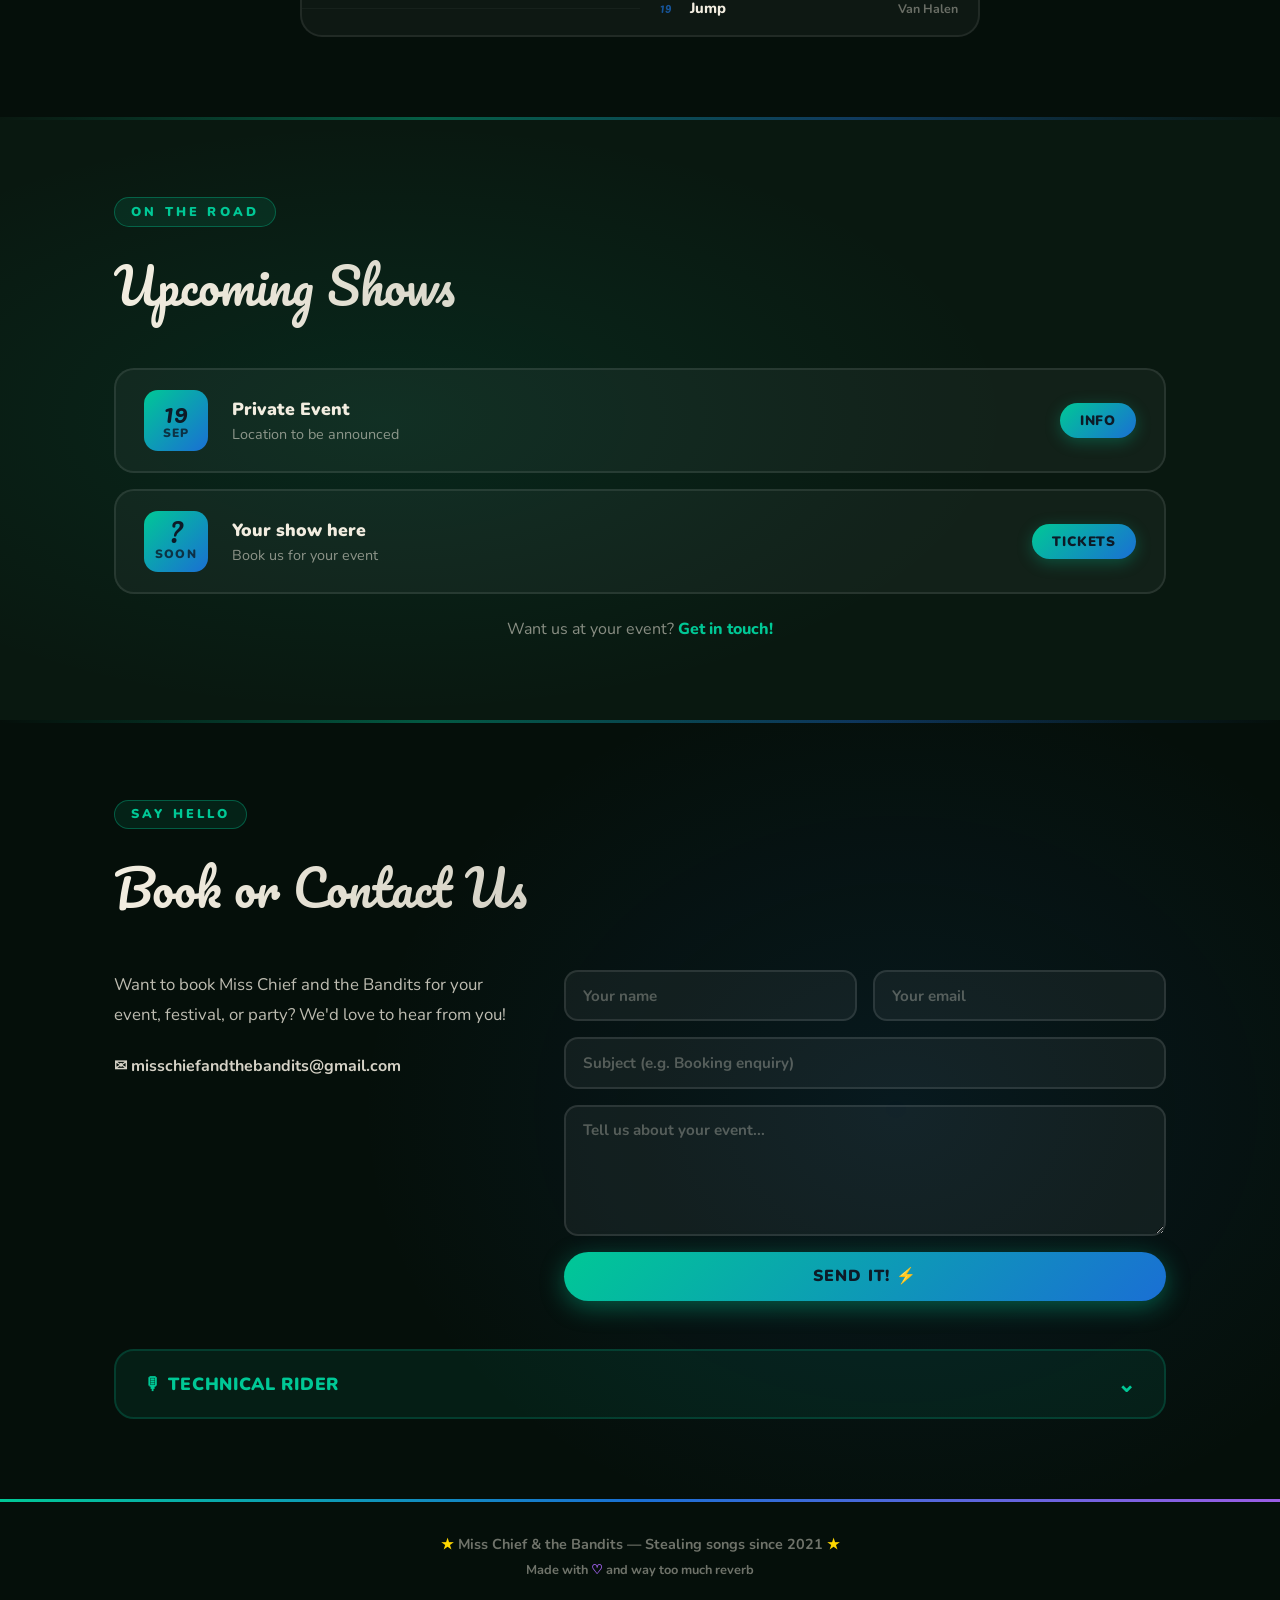
==== commit b16bcc38: "Bio rewrites, avatar updates, audio MP3 fallback, contact email, mobile fixes - Add MP3 versions of " ====
--- a/index.html
+++ b/index.html
@@ -156,7 +156,9 @@
       <div class="members-grid members-grid--two">
 
         <div class="member-card" style="--accent:#00c896">
-          <div class="member-avatar"><span class="avatar-icon">&#127908;</span></div>
+          <div class="member-avatar member-avatar--zoomed" style="background-image:url('Nikki2.JPG')">
+            <img class="member-photo member-photo--hidden" src="Nikki2.JPG" alt="Nikki" />
+          </div>
           <div class="member-info">
             <h3>Nikki</h3>
             <p class="member-role" data-i18n="role.vocals">Vocals</p>
@@ -165,7 +167,7 @@
         </div>
 
         <div class="member-card" style="--accent:#00c896">
-          <div class="member-avatar"><span class="avatar-icon">&#127908;</span></div>
+          <div class="member-avatar"><img class="member-photo" src="Emma2.JPG" alt="Emma" /></div>
           <div class="member-info">
             <h3>Emma</h3>
             <p class="member-role" data-i18n="role.vocals">Vocals</p>
@@ -197,7 +199,7 @@
         </div>
 
         <div class="member-card" style="--accent:#1a6fd4">
-          <div class="member-avatar"><img class="member-photo" src="3b8321c9-6777-4ed5-a29b-a06419d416b2.png" alt="Pieter" /></div>
+          <div class="member-avatar"><img class="member-photo" src="Pieter.jpg" alt="Pieter" /></div>
           <div class="member-info">
             <h3>Pieter</h3>
             <p class="member-role" data-i18n="role.keys">Keyboards</p>
@@ -257,6 +259,7 @@
             <span class="audio-sub" data-i18n="media.recording">Live recording — December 2025</span>
           </div>
           <audio controls preload="none">
+            <source src="media/Miss%20Chief%20251212%20Cosmic%20Girl%20v2_2.mp3" type="audio/mpeg" />
             <source src="media/Miss%20Chief%20251212%20Cosmic%20Girl%20v2_2.m4a" type="audio/mp4" />
           </audio>
         </div>
@@ -267,6 +270,7 @@
             <span class="audio-sub" data-i18n="media.recording">Live recording — December 2025</span>
           </div>
           <audio controls preload="none">
+            <source src="media/Miss%20Chief%20251212%20Blow%20v2.mp3" type="audio/mpeg" />
             <source src="media/Miss%20Chief%20251212%20Blow%20v2.m4a" type="audio/mp4" />
           </audio>
         </div>
@@ -346,8 +350,7 @@
         <div class="contact-info">
           <p data-i18n="contact.p">Want to book Miss Chief and the Bandits for your event, festival, or party? We'd love to hear from you!</p>
           <ul class="contact-list">
-            <li>&#128100; Nikki Tahapary</li>
-            <li>&#9993; <a href="mailto:nikki.tahapary@gmail.com">nikki.tahapary@gmail.com</a></li>
+            <li>&#9993; <a href="mailto:misschiefandthebandits@gmail.com">misschiefandthebandits@gmail.com</a></li>
           </ul>
         </div>
         <form class="contact-form" id="contactForm">
--- a/style.css
+++ b/style.css
@@ -287,7 +287,8 @@
   position: absolute;
   pointer-events: none;
   animation: orbit linear infinite;
-  filter: drop-shadow(0 0 6px currentColor);
+  text-shadow: 0 0 8px currentColor;
+  will-change: transform;
 }
 .ls1, .ls2, .ls3, .ls4, .ls5, .ls6 { font-size: 2rem; color: var(--teal); }
 .ls7, .ls8, .ls9, .ls10, .ls11, .ls12, .ls13, .ls14 { font-size: 1.4rem; color: var(--blue); }
@@ -611,6 +612,17 @@
   cursor: zoom-in;
 }
 
+/* Background-image avatar for zoom-out control */
+.member-avatar--zoomed {
+  background-size: 80%;
+  background-position: top center;
+  background-repeat: no-repeat;
+  cursor: zoom-in;
+}
+.member-photo--hidden {
+  display: none;
+}
+
 /* ─── Photo lightbox ────────────────────────────────────────────── */
 .lightbox {
   display: none;
@@ -653,13 +665,14 @@
   border: 2px solid rgba(0,200,150,0.25);
   box-shadow: 0 8px 40px rgba(0,0,0,0.4);
   margin-bottom: 1.5rem;
+  max-height: 520px;
 }
 .misses-photo {
   width: 100%;
-  height: auto;
+  height: 520px;
+  object-fit: cover;
+  object-position: center 35%;
   display: block;
-  transform: scale(1.08);
-  transform-origin: center center;
 }
 
 .avatar-bass {
@@ -1428,9 +1441,10 @@
   .hero-cta { flex-direction: column; align-items: center; }
   .about-icons { grid-template-columns: 1fr 1fr; }
 
-  /* Prevent The Miss Chiefs / The Bandits labels from breaking mid-label */
+  /* Prevent labels from breaking mid-label */
   .group-label.misses-label,
-  .group-label.bandits-label { font-size: 1.55rem; white-space: nowrap; }
+  .group-label.bandits-label,
+  .group-label.david-label { font-size: 1.4rem; white-space: nowrap; }
 
   /* Orbit — shrink radii so sparks stay on-screen */
   .ls1, .ls2, .ls3, .ls4, .ls5, .ls6  { --r: 130px; font-size: 1.2rem; }
@@ -1459,3 +1473,9 @@
   .ls1, .ls2, .ls3, .ls4, .ls5, .ls6  { --r: 220px; }
   .ls7, .ls8, .ls9, .ls10, .ls11, .ls12, .ls13, .ls14 { --r: 320px; }
 }
+
+/* Stop animations for reduced-motion / low-power mode — prevents GPU crashes */
+@media (prefers-reduced-motion: reduce) {
+  .logo-spark { animation: none; }
+  .hero-logo-wrap::before { display: none; }
+}
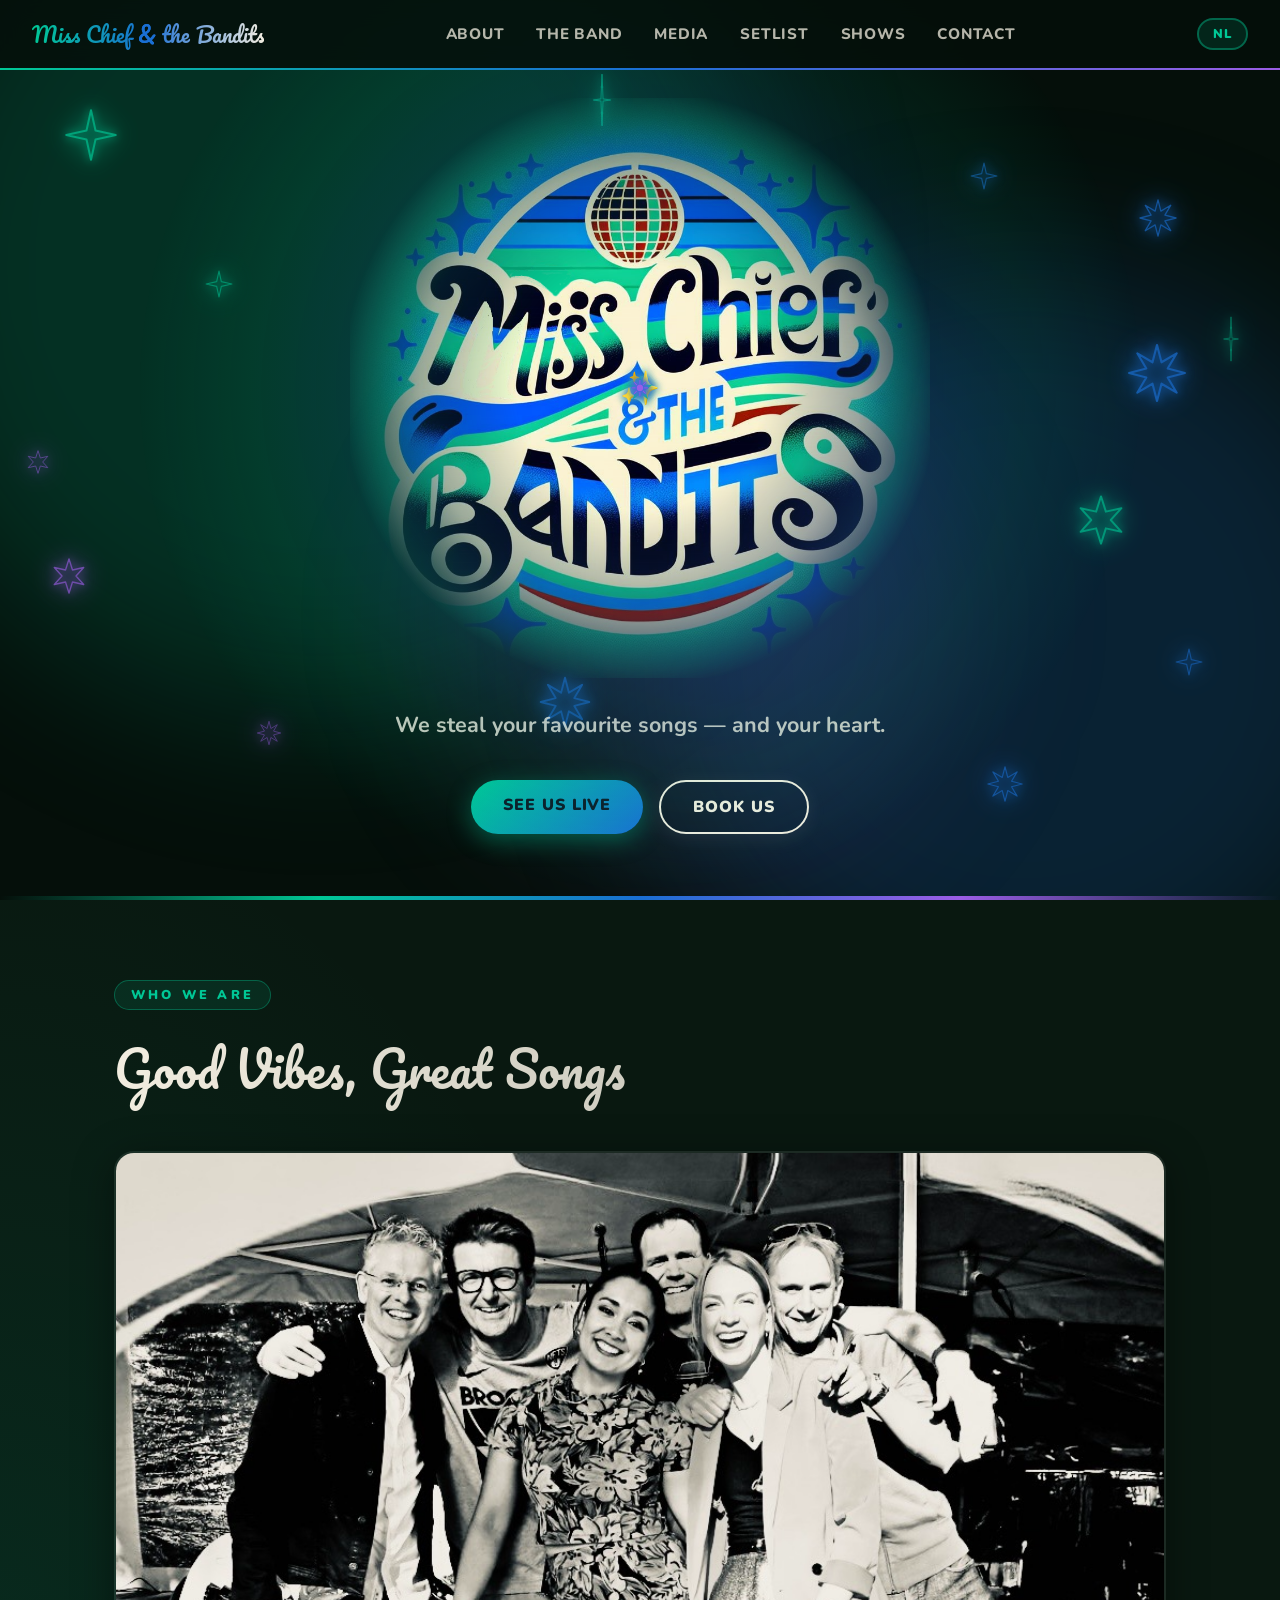
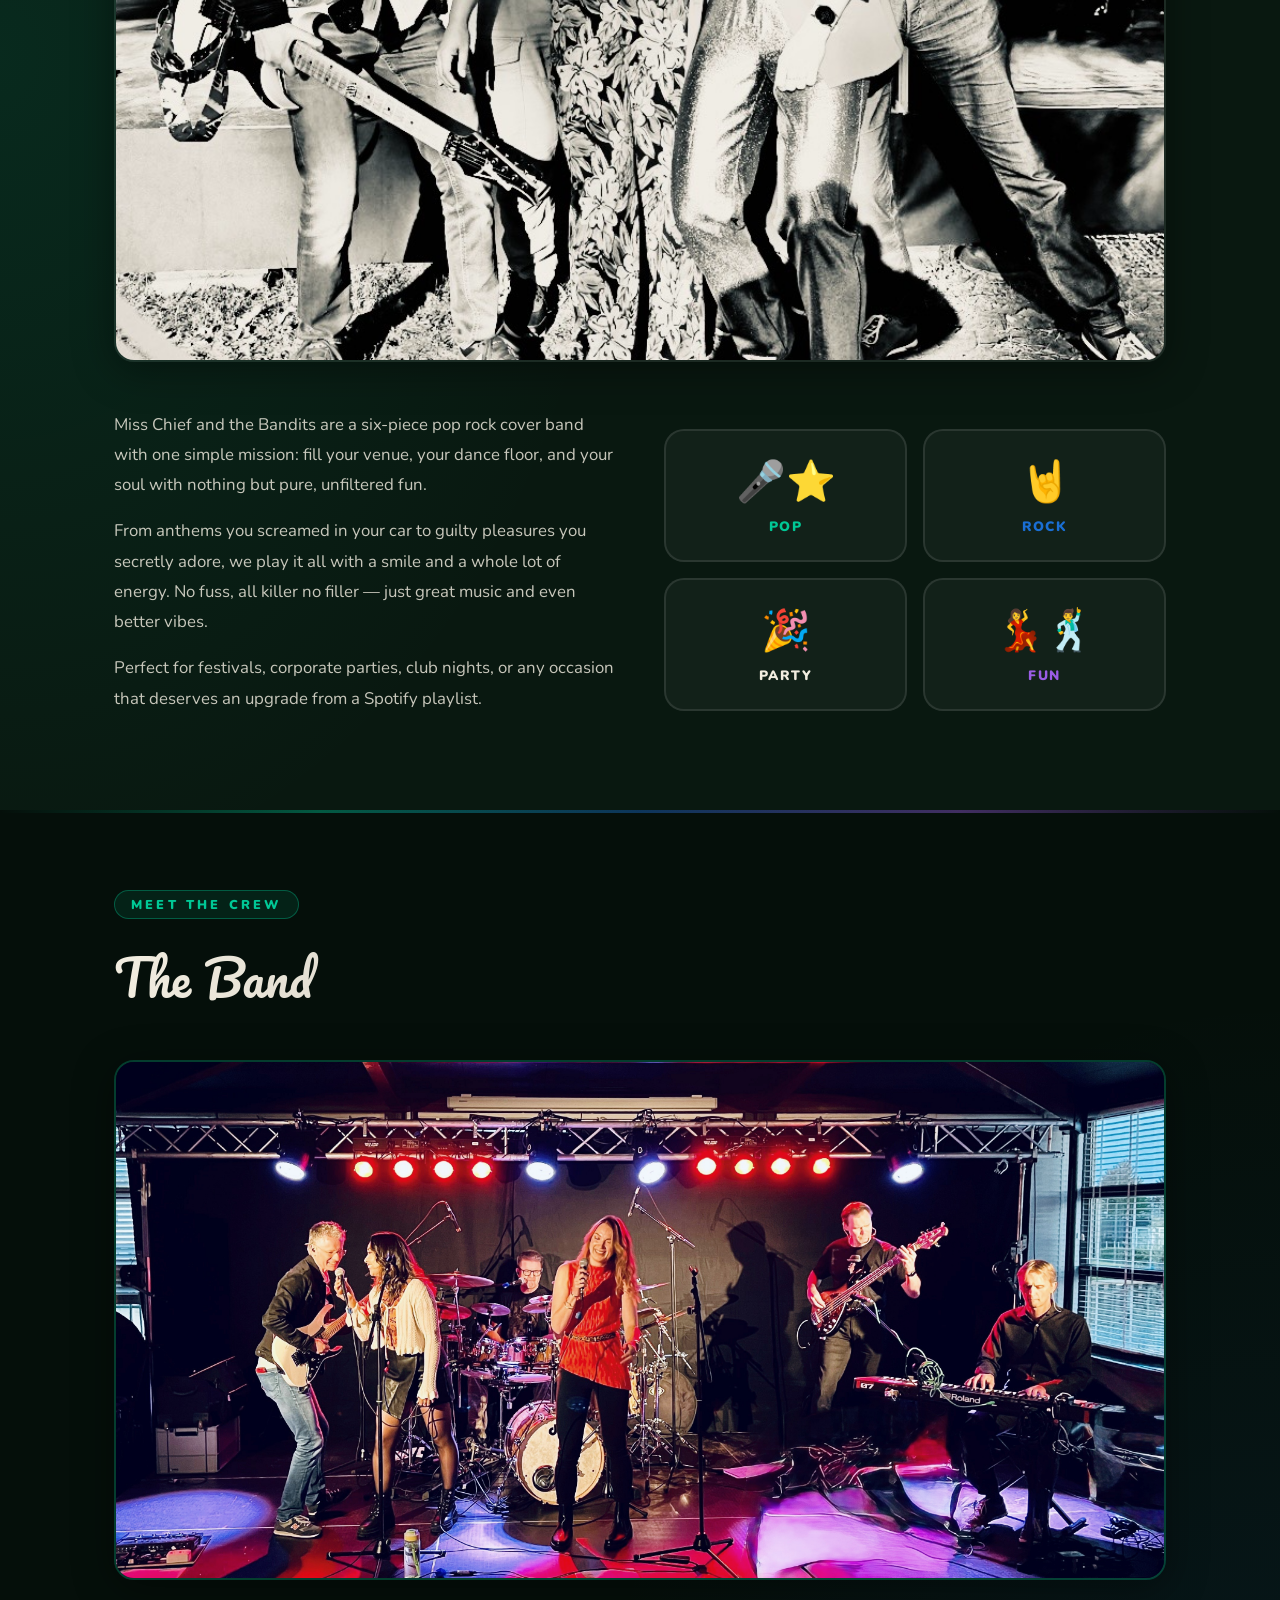
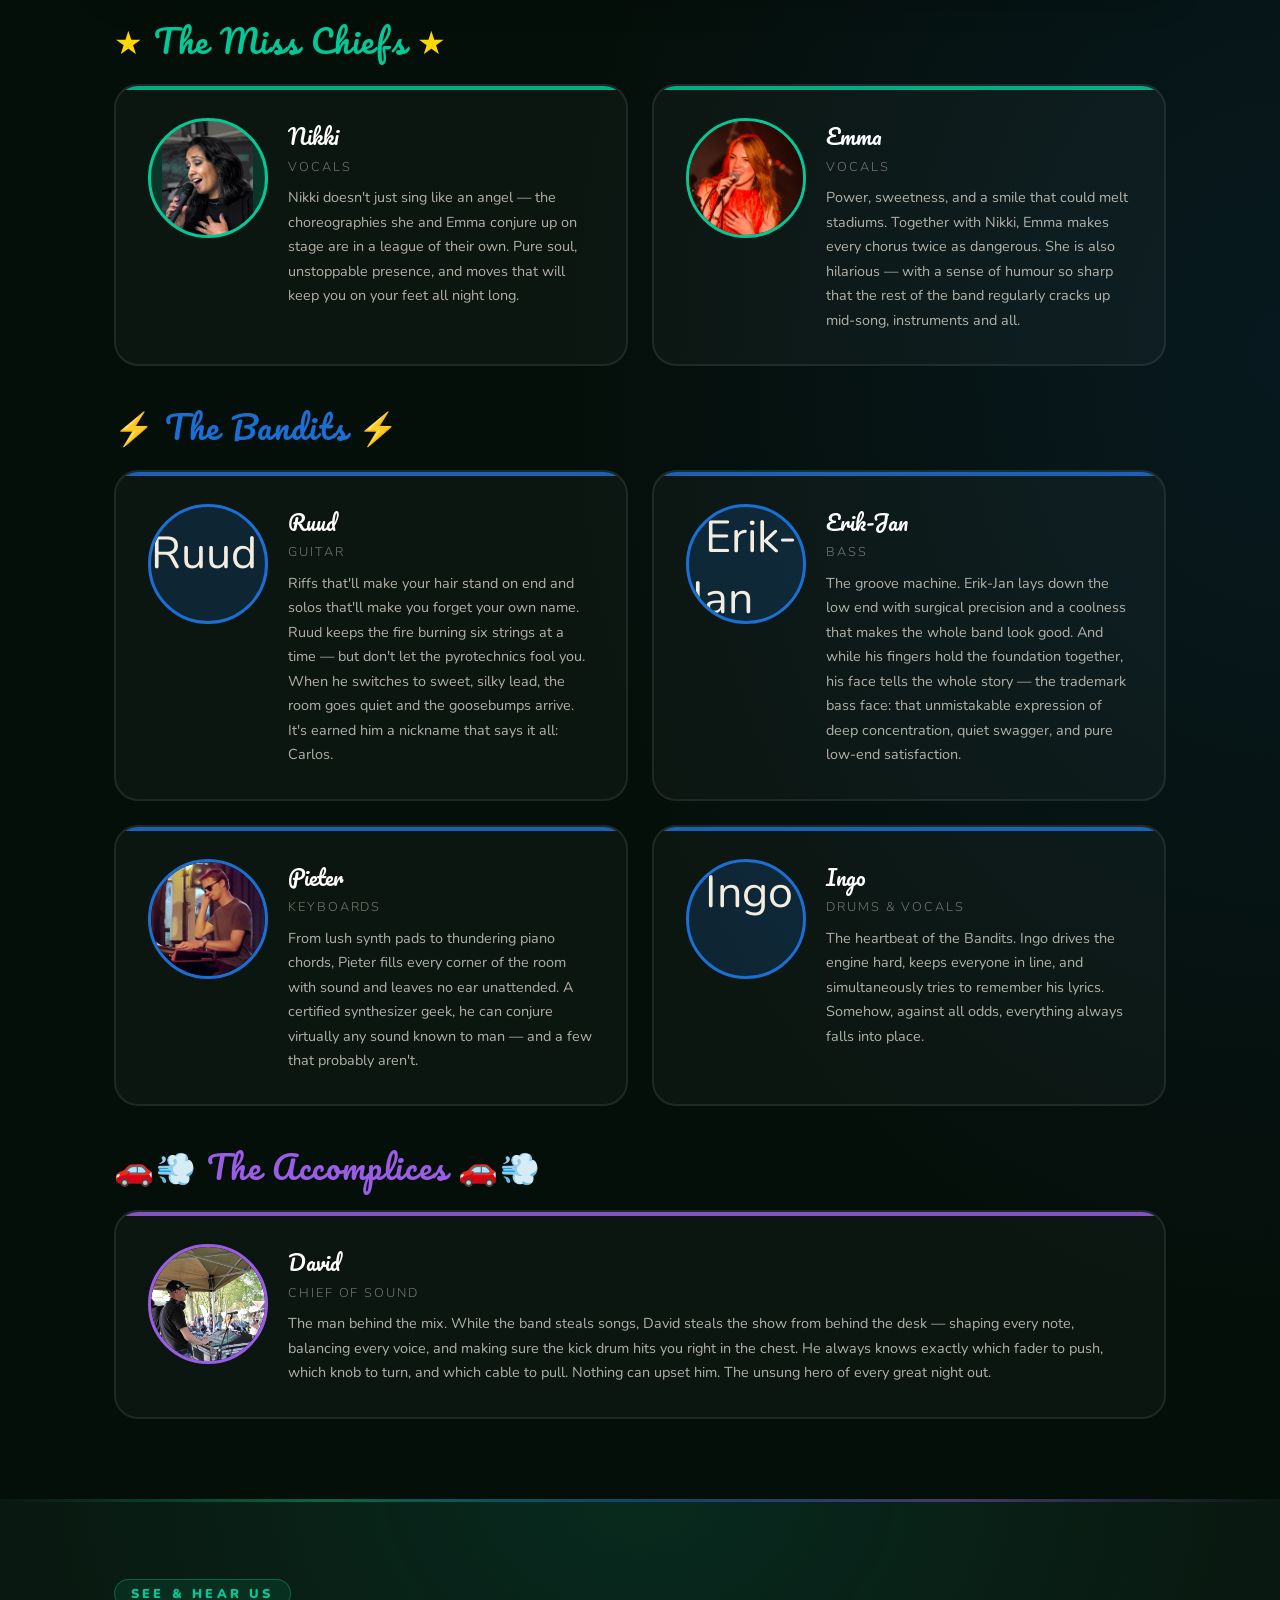
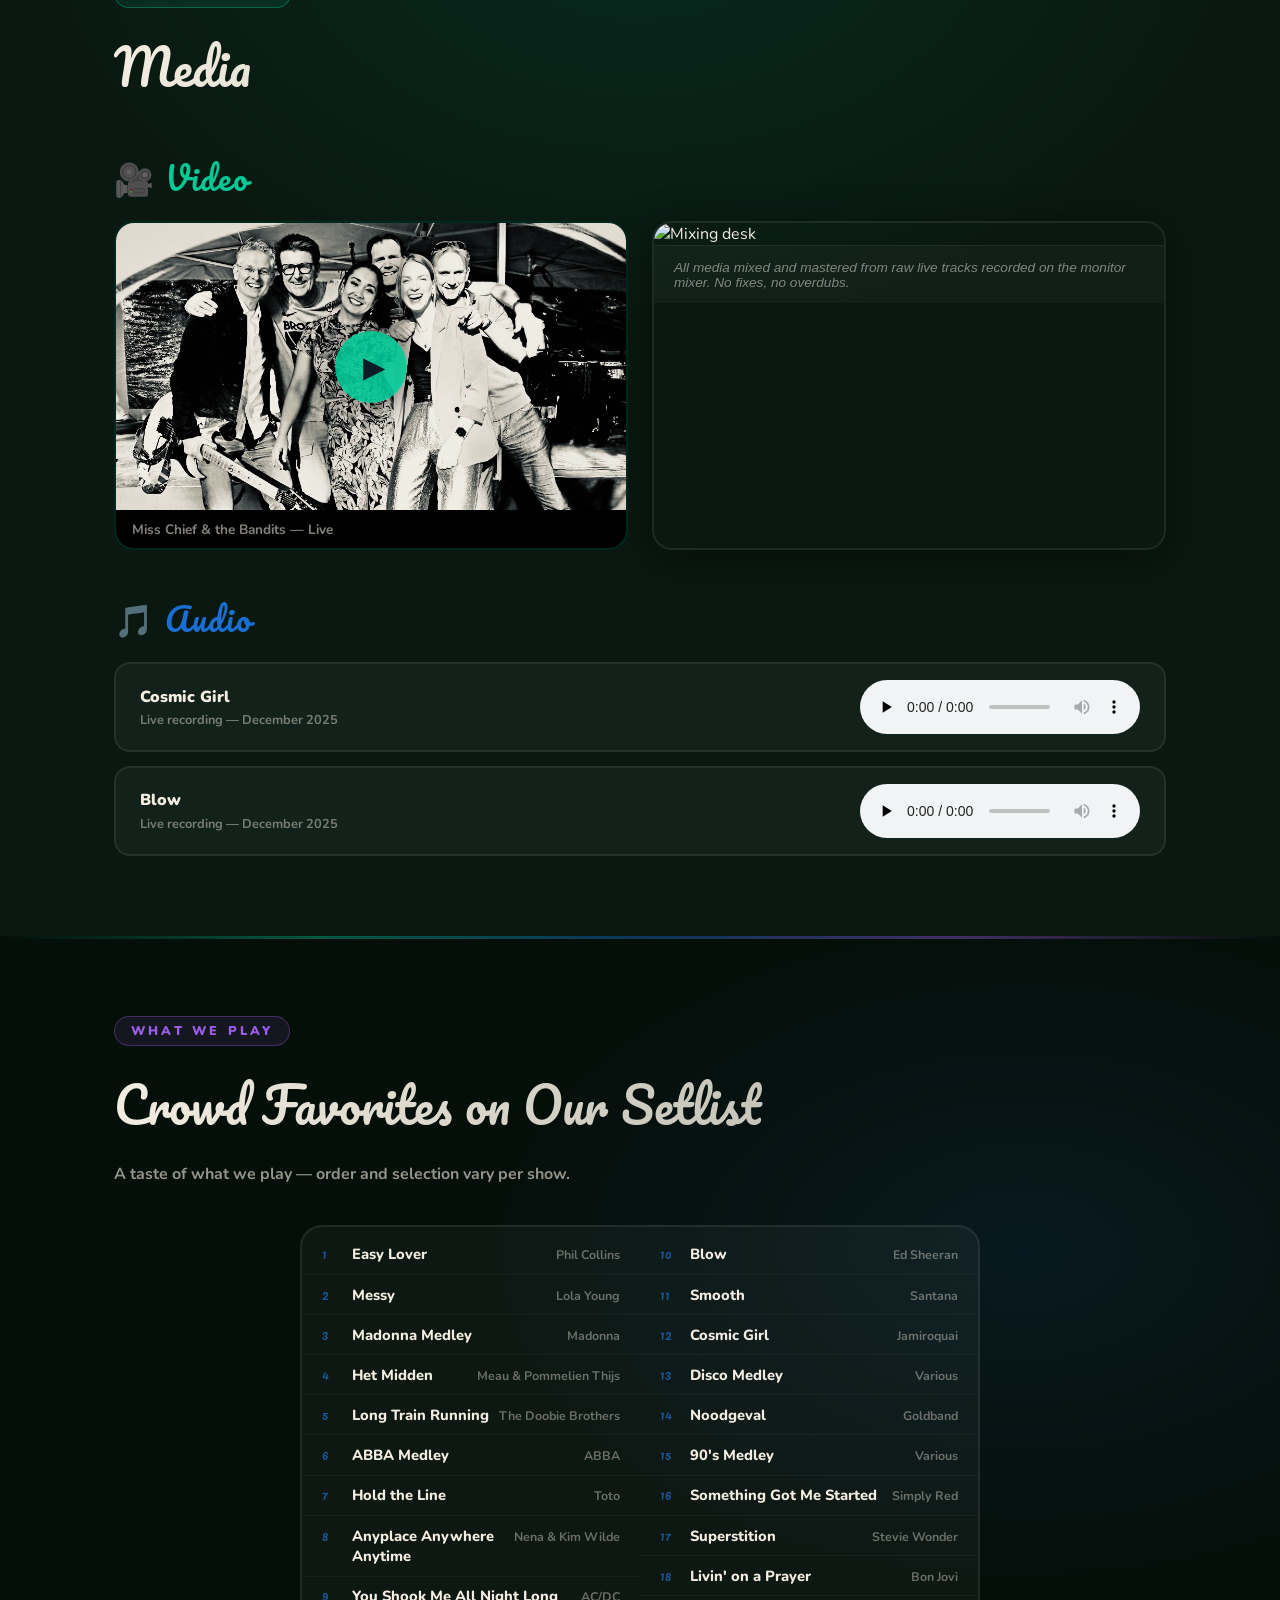
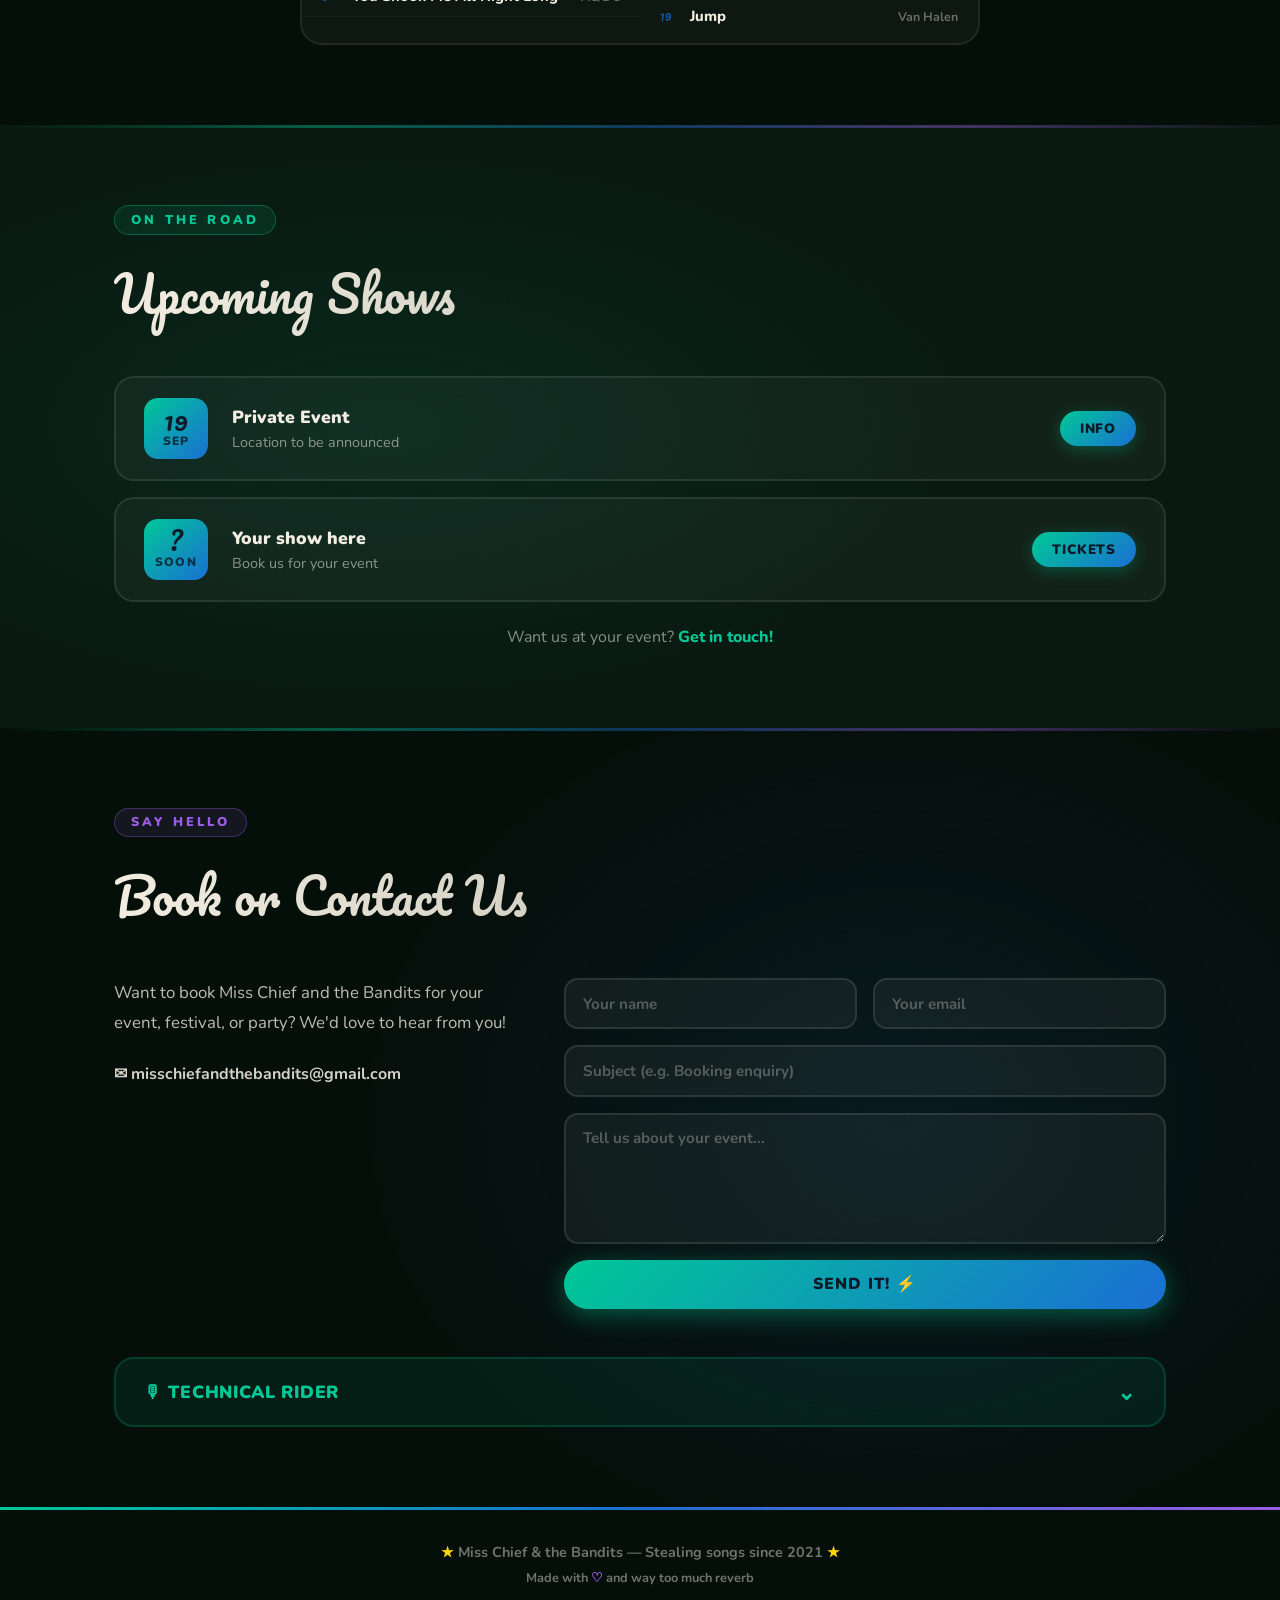
==== commit 9101af0e: "Avatar updates, media section mixing photo, performance fixes, input list colour coding Co-Authored-" ====
--- a/index.html
+++ b/index.html
@@ -124,6 +124,9 @@
     <div class="container">
       <div class="section-tag" data-i18n="about.tag">Who we are</div>
       <h2 class="section-title" data-i18n-html="about.title">Good Vibes, <span class="nowrap">Great Songs</span></h2>
+      <div class="about-band-photo">
+        <img src="Miss Chief band 1.png" alt="Miss Chief and the Bandits" />
+      </div>
       <div class="about-grid">
         <div class="about-text">
           <p data-i18n="about.p1">Miss Chief and the Bandits are a six-piece pop rock cover band with one simple mission: fill your venue, your dance floor, and your soul with nothing but pure, unfiltered fun.</p>
@@ -137,9 +140,6 @@
           <div class="icon-card" style="--c:#9b5de5">&#128131;&#128378;<span>Fun</span></div>
         </div>
       </div>
-      <div class="about-band-photo">
-        <img src="aaed49b5-6a99-488b-a45c-6823985b66ac.png" alt="Miss Chief and the Bandits" />
-      </div>
     </div>
   </section>
 
@@ -150,7 +150,7 @@
       <h2 class="section-title" data-i18n="band.title">The Band</h2>
 
       <div class="misses-photo-wrap">
-        <img src="IMG_0297.png" alt="Nikki and Emma" class="misses-photo" />
+        <img src="Miss Chief band 2.jpg" alt="Nikki and Emma" class="misses-photo" />
       </div>
       <h3 class="group-label misses-label"><span class="label-star">&#9733;</span> <span data-i18n="band.misses">The Miss Chiefs</span> <span class="label-star">&#9733;</span></h3>
       <div class="members-grid members-grid--two">
@@ -167,7 +167,7 @@
         </div>
 
         <div class="member-card" style="--accent:#00c896">
-          <div class="member-avatar"><img class="member-photo" src="Emma2.JPG" alt="Emma" /></div>
+          <div class="member-avatar"><img class="member-photo" src="Emma.jpg" alt="Emma" style="object-position: 20% 30%; transform: scale(1.15); transform-origin: 20% 30%;" /></div>
           <div class="member-info">
             <h3>Emma</h3>
             <p class="member-role" data-i18n="role.vocals">Vocals</p>
@@ -190,7 +190,7 @@
         </div>
 
         <div class="member-card" style="--accent:#1a6fd4">
-          <div class="member-avatar"><img class="member-photo" src="EE%20Demcon%20Valburg%2015-09-2023-99.png" alt="Erik-Jan" /></div>
+          <div class="member-avatar"><img class="member-photo" src="Erik-Jan.jpg" alt="Erik-Jan" /></div>
           <div class="member-info">
             <h3>Erik-Jan</h3>
             <p class="member-role" data-i18n="role.bass">Bass</p>
@@ -199,7 +199,7 @@
         </div>
 
         <div class="member-card" style="--accent:#1a6fd4">
-          <div class="member-avatar"><img class="member-photo" src="Pieter.jpg" alt="Pieter" /></div>
+          <div class="member-avatar"><img class="member-photo" src="Pieter 2.png" alt="Pieter" style="object-position: 70% top;" /></div>
           <div class="member-info">
             <h3>Pieter</h3>
             <p class="member-role" data-i18n="role.keys">Keyboards</p>
@@ -208,7 +208,7 @@
         </div>
 
         <div class="member-card" style="--accent:#1a6fd4">
-          <div class="member-avatar"><img class="member-photo" src="EE%20Demcon%20Valburg%2015-09-2023-100.png" alt="Ingo" /></div>
+          <div class="member-avatar"><img class="member-photo" src="EE%20Demcon%20Valburg%2015-09-2023-100.png" alt="Ingo" style="object-position: 10% top;" /></div>
           <div class="member-info">
             <h3>Ingo</h3>
             <p class="member-role" data-i18n="role.drums">Drums &amp; Vocals</p>
@@ -243,10 +243,14 @@
       <div class="media-video-grid">
         <div class="video-card">
           <div class="yt-thumb" data-ytid="Aas4FYLP93Q">
-            <img src="aaed49b5-6a99-488b-a45c-6823985b66ac.png" alt="Miss Chief and the Bandits – live video" />
+            <img src="Miss Chief band 1.png" alt="Miss Chief and the Bandits – live video" />
             <button class="yt-play" aria-label="Play video">&#9654;</button>
           </div>
           <div class="media-caption">Miss Chief &amp; the Bandits — Live</div>
+        </div>
+        <div class="mixing-wrap">
+          <img src="Mixing.png" alt="Mixing desk" class="mixing-photo" />
+          <p class="mixing-note">All media mixed and mastered from raw live tracks recorded on the monitor mixer. No fixes, no overdubs.</p>
         </div>
       </div>
 
@@ -276,6 +280,8 @@
         </div>
 
       </div>
+
+
     </div>
   </section>
 
@@ -388,6 +394,7 @@
                 <li data-i18n="rider.venue.li3">3 power outlets (230V) for amps</li>
                 <li data-i18n="rider.venue.li4">Mixing desk</li>
                 <li data-i18n="rider.venue.li5">PA system</li>
+                <li data-i18n="rider.venue.li6">🍬 M&amp;Ms — blue ones only. We're serious.</li>
               </ul>
               <p class="rider-note" data-i18n="rider.venue.pa-note">The band can also offer to bring a PA system. Please contact us on the possibilities.</p>
             </div>
@@ -401,6 +408,7 @@
                 <li>Keys / DI</li>
                 <li>IEM rig (Behringer Wing Rack + Ultralink)</li>
                 <li data-i18n="rider.band.li6">In-ears + headphone amplifiers</li>
+                <li data-i18n="rider.band.li7">🐄🔔 More cowbell</li>
               </ul>
             </div>
 
@@ -484,18 +492,18 @@
               </thead>
               <tbody>
                 <tr class="ch-drums"><td>1</td><td>Kick</td><td>Mic</td><td data-i18n="rider.input.akg-similar">AKG kit or similar</td></tr>
-                <tr class="ch-drums"><td>2</td><td>Snare</td><td>Mic</td><td>AKG kit</td></tr>
-                <tr class="ch-drums"><td>3</td><td>Tom 1</td><td>Mic</td><td>AKG kit</td></tr>
-                <tr class="ch-drums"><td>4</td><td>Tom 2</td><td>Mic</td><td>AKG kit</td></tr>
-                <tr class="ch-drums"><td>5</td><td>Tom 3</td><td>Mic</td><td>AKG kit</td></tr>
-                <tr class="ch-drums"><td>6</td><td>Floor Tom</td><td>Mic</td><td>AKG kit</td></tr>
-                <tr class="ch-drums"><td>7</td><td>Overhead L</td><td>Mic</td><td>AKG kit</td></tr>
-                <tr class="ch-drums"><td>8</td><td>Overhead R</td><td>Mic</td><td>AKG kit</td></tr>
-                <tr class="ch-guitar"><td>9</td><td>Guitar L</td><td>DI</td><td data-i18n="rider.input.pedal">Direct out from pedal board</td></tr>
-                <tr class="ch-guitar"><td>10</td><td>Guitar R</td><td>DI</td><td data-i18n="rider.input.pedal">Direct out from pedal board</td></tr>
-                <tr class="ch-keys"><td>11</td><td>Keyboard L</td><td>DI</td><td></td></tr>
-                <tr class="ch-keys"><td>12</td><td>Keyboard R</td><td>DI</td><td></td></tr>
-                <tr class="ch-bass"><td>13</td><td>Bass</td><td>DI</td><td data-i18n="rider.input.pedal">Direct out from pedal board</td></tr>
+                <tr class="ch-drums"><td>2</td><td>Snare</td><td>Mic</td><td data-i18n="rider.input.akg-similar">AKG kit or similar</td></tr>
+                <tr class="ch-drums"><td>3</td><td>Tom 1</td><td>Mic</td><td data-i18n="rider.input.akg-similar">AKG kit or similar</td></tr>
+                <tr class="ch-drums"><td>4</td><td>Tom 2</td><td>Mic</td><td data-i18n="rider.input.akg-similar">AKG kit or similar</td></tr>
+                <tr class="ch-drums"><td>5</td><td>Tom 3</td><td>Mic</td><td data-i18n="rider.input.akg-similar">AKG kit or similar</td></tr>
+                <tr class="ch-drums"><td>6</td><td>Floor Tom</td><td>Mic</td><td data-i18n="rider.input.akg-similar">AKG kit or similar</td></tr>
+                <tr class="ch-drums"><td>7</td><td>Overhead L</td><td>Mic</td><td data-i18n="rider.input.akg-similar">AKG kit or similar</td></tr>
+                <tr class="ch-drums"><td>8</td><td>Overhead R</td><td>Mic</td><td data-i18n="rider.input.akg-similar">AKG kit or similar</td></tr>
+                <tr class="ch-guitar"><td><span style="color:var(--purple);font-weight:900;">9</span></td><td>Guitar L</td><td>DI</td><td data-i18n="rider.input.pedal">Direct out from pedal board</td></tr>
+                <tr class="ch-guitar"><td><span style="color:var(--purple);font-weight:900;">10</span></td><td>Guitar R</td><td>DI</td><td data-i18n="rider.input.pedal">Direct out from pedal board</td></tr>
+                <tr class="ch-keys"><td><span style="color:#e05555;font-weight:900;">11</span></td><td>Keyboard L</td><td>DI</td><td></td></tr>
+                <tr class="ch-keys"><td><span style="color:#e05555;font-weight:900;">12</span></td><td>Keyboard R</td><td>DI</td><td></td></tr>
+                <tr class="ch-bass"><td><span style="color:#f5c842;font-weight:900;">13</span></td><td>Bass</td><td>DI</td><td data-i18n="rider.input.pedal">Direct out from pedal board</td></tr>
                 <tr class="ch-vocal"><td>14</td><td>Vocal Nikki</td><td>Mic</td><td data-i18n="rider.input.sm58">SM58 or similar</td></tr>
                 <tr class="ch-vocal"><td>15</td><td>Vocal Emma</td><td>Mic</td><td data-i18n="rider.input.sm58">SM58 or similar</td></tr>
                 <tr class="ch-vocal"><td>16</td><td>Vocal Ingo</td><td>Mic</td><td data-i18n="rider.input.sm58">SM58 or similar</td></tr>
--- a/style.css
+++ b/style.css
@@ -340,7 +340,7 @@
   position: absolute;
   bottom: 0; left: 0; right: 0;
   height: 4px;
-  background: linear-gradient(90deg, transparent, var(--teal), var(--blue), var(--teal), transparent);
+  background: linear-gradient(90deg, transparent, var(--teal), var(--blue), var(--purple), transparent);
 }
 
 /* ─── Floating bubbles ──────────────────────────────────────────── */
@@ -409,9 +409,9 @@
   box-shadow: 0 4px 20px rgba(242,237,224,0.08);
 }
 .btn-outline:hover {
-  background: rgba(242,237,224,0.07);
-  border-color: var(--teal);
-  color: var(--teal);
+  background: rgba(155,93,229,0.07);
+  border-color: var(--purple);
+  color: var(--purple);
 }
 
 .btn-small {
@@ -436,7 +436,7 @@
   position: absolute;
   top: 0; left: 0; right: 0;
   height: 3px;
-  background: linear-gradient(90deg, transparent, var(--teal), var(--blue), transparent);
+  background: linear-gradient(90deg, transparent, var(--teal), var(--blue), var(--purple), transparent);
   opacity: 0.4;
 }
 
@@ -454,6 +454,13 @@
   margin-bottom: 1rem;
 }
 
+.setlist .section-tag,
+.contact .section-tag {
+  color: var(--purple);
+  background: rgba(155,93,229,0.1);
+  border-color: rgba(155,93,229,0.35);
+}
+
 .section-title {
   font-family: 'Pacifico', cursive;
   font-size: clamp(2rem, 5vw, 3rem);
@@ -647,6 +654,7 @@
 /* About section band photo */
 .about-band-photo {
   margin-top: 2.5rem;
+  margin-bottom: 3rem;
   border-radius: 20px;
   overflow: hidden;
   border: 2px solid rgba(255,255,255,0.08);
@@ -671,8 +679,9 @@
   width: 100%;
   height: 520px;
   object-fit: cover;
-  object-position: center 35%;
+  object-position: center 80%;
   display: block;
+  filter: saturate(0.85);
 }
 
 .avatar-bass {
@@ -753,7 +762,7 @@
   width: 100%;
   height: 100%;
   object-fit: cover;
-  object-position: center 30%;
+  object-position: center 15%;
   display: block;
   transition: transform 0.3s;
 }
@@ -796,6 +805,28 @@
   display: flex;
   flex-direction: column;
   gap: 0.85rem;
+}
+
+.mixing-wrap {
+  border-radius: 20px;
+  overflow: hidden;
+  border: 2px solid rgba(255,255,255,0.08);
+  box-shadow: 0 8px 40px rgba(0,0,0,0.4);
+}
+
+.mixing-photo {
+  width: 100%;
+  height: auto;
+  display: block;
+}
+
+.mixing-note {
+  padding: 0.85rem 1.25rem;
+  font-size: 0.85rem;
+  font-style: italic;
+  color: rgba(242,237,224,0.5);
+  background: rgba(255,255,255,0.03);
+  border-top: 1px solid rgba(255,255,255,0.06);
 }
 
 .audio-card {
@@ -1478,4 +1509,44 @@
 @media (prefers-reduced-motion: reduce) {
   .logo-spark { animation: none; }
   .hero-logo-wrap::before { display: none; }
-}
+  .hero-bg-orb  { animation: none; }
+  .hero-logo    { animation: fadeDown 0.01ms ease both; filter: drop-shadow(0 4px 20px rgba(0,200,150,0.4)); }
+  .bubble       { animation: none; }
+  .note         { animation: none; }
+}
+
+/* ─── Performance: strip heavy GPU effects on mobile ────────────
+   blur() on oversized elements is the primary iOS Safari crash cause.
+   Capable desktop/large-screen devices keep the full visual treatment. */
+@media (max-width: 768px) {
+  /* 1. Remove blur from hero orbs — biggest crash trigger on iOS */
+  .hero-bg-orb { filter: none; }
+
+  /* 2. Drop backdrop-filter blur on nav — forces a compositor layer */
+  .nav {
+    -webkit-backdrop-filter: none;
+    backdrop-filter: none;
+    background: rgba(5,15,10,0.96);
+  }
+
+  /* 3. Stop animating drop-shadows on logo — continuous filter repaints */
+  .hero-logo {
+    animation: fadeDown 0.7s ease both;
+    filter: drop-shadow(0 4px 20px rgba(0,200,150,0.4));
+    -webkit-mask-image: none;
+    mask-image: none;
+  }
+
+  /* 4. Remove logo halo radial-gradient layer */
+  .hero-logo-wrap::before { display: none; }
+
+  /* 5. Hide all orbiting sparkles and remove their compositor layers */
+  .ls1,.ls2,.ls3,.ls4,.ls5,.ls6,
+  .ls7,.ls8,.ls9,.ls10,.ls11,.ls12,.ls13,.ls14 {
+    display: none;
+    will-change: auto;
+  }
+
+  /* 6. Strip drop-shadow from SVG bubbles */
+  .bubble svg { filter: none; }
+}
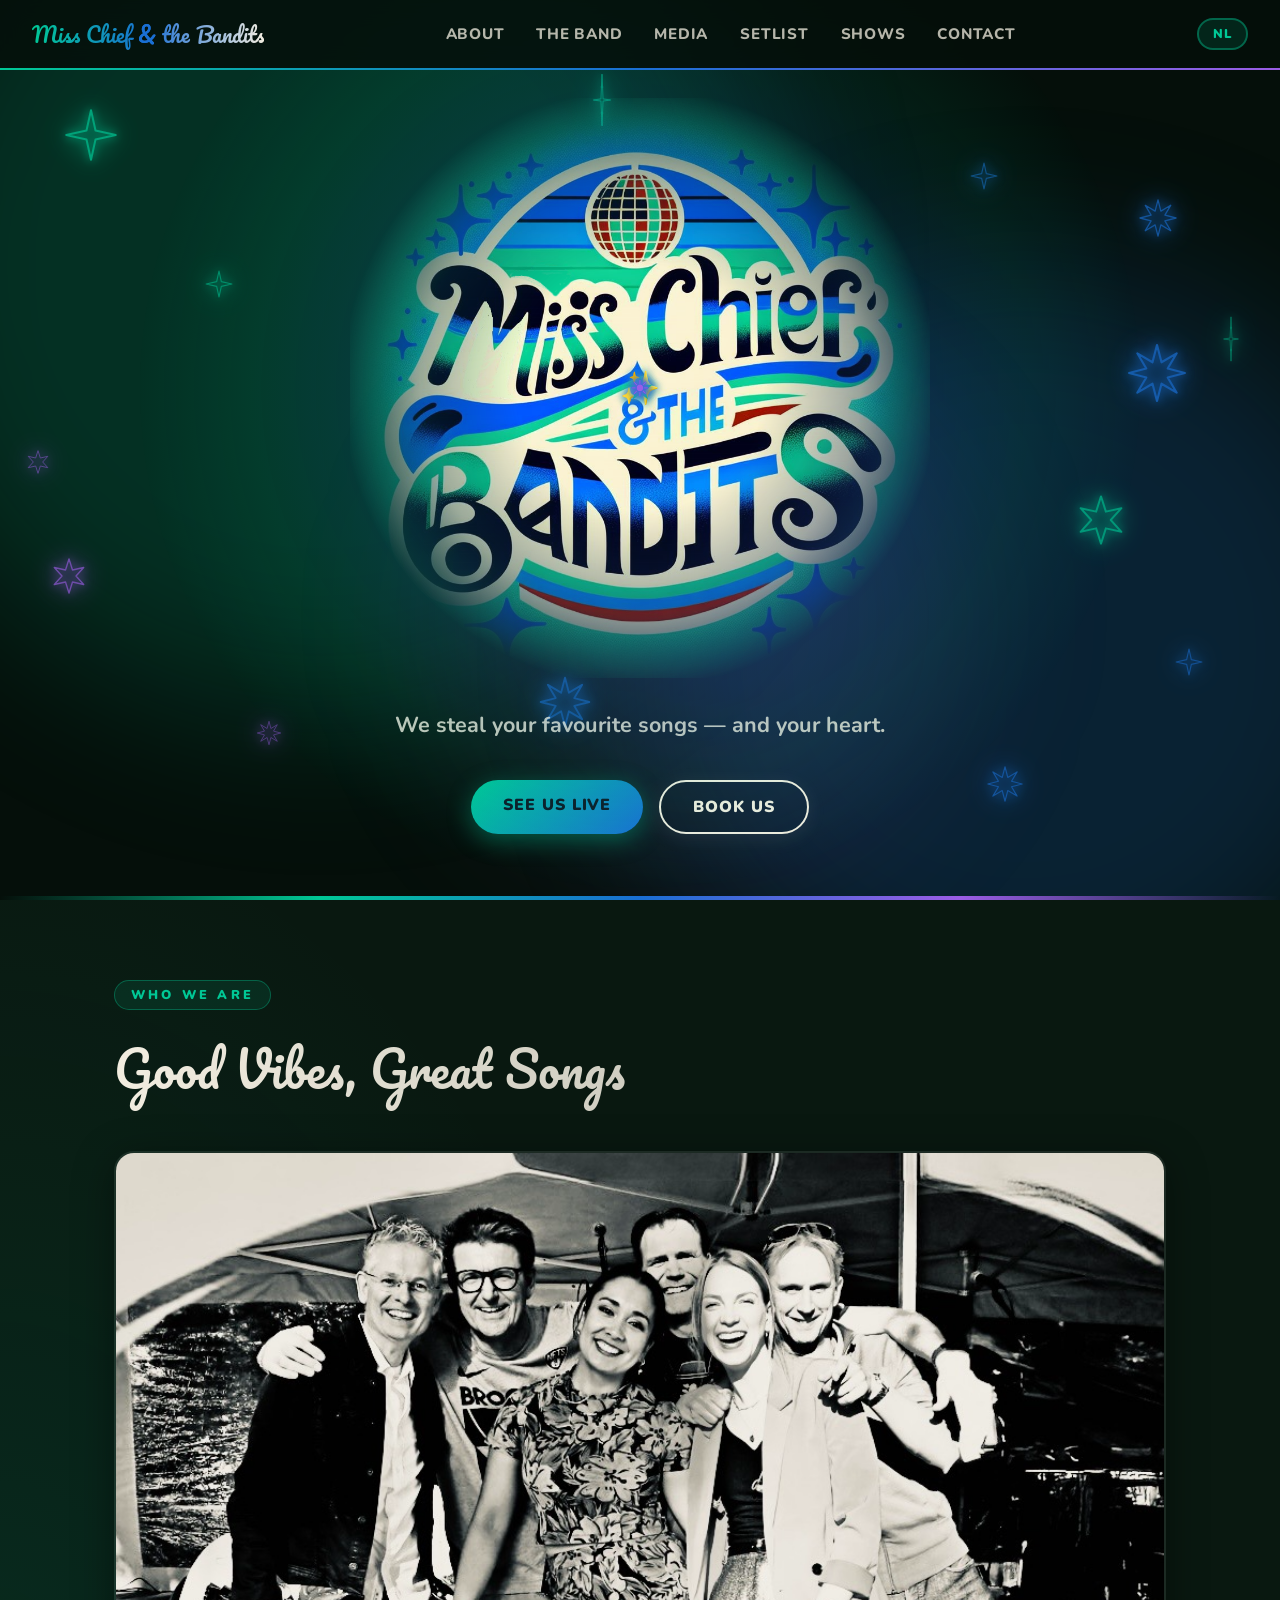
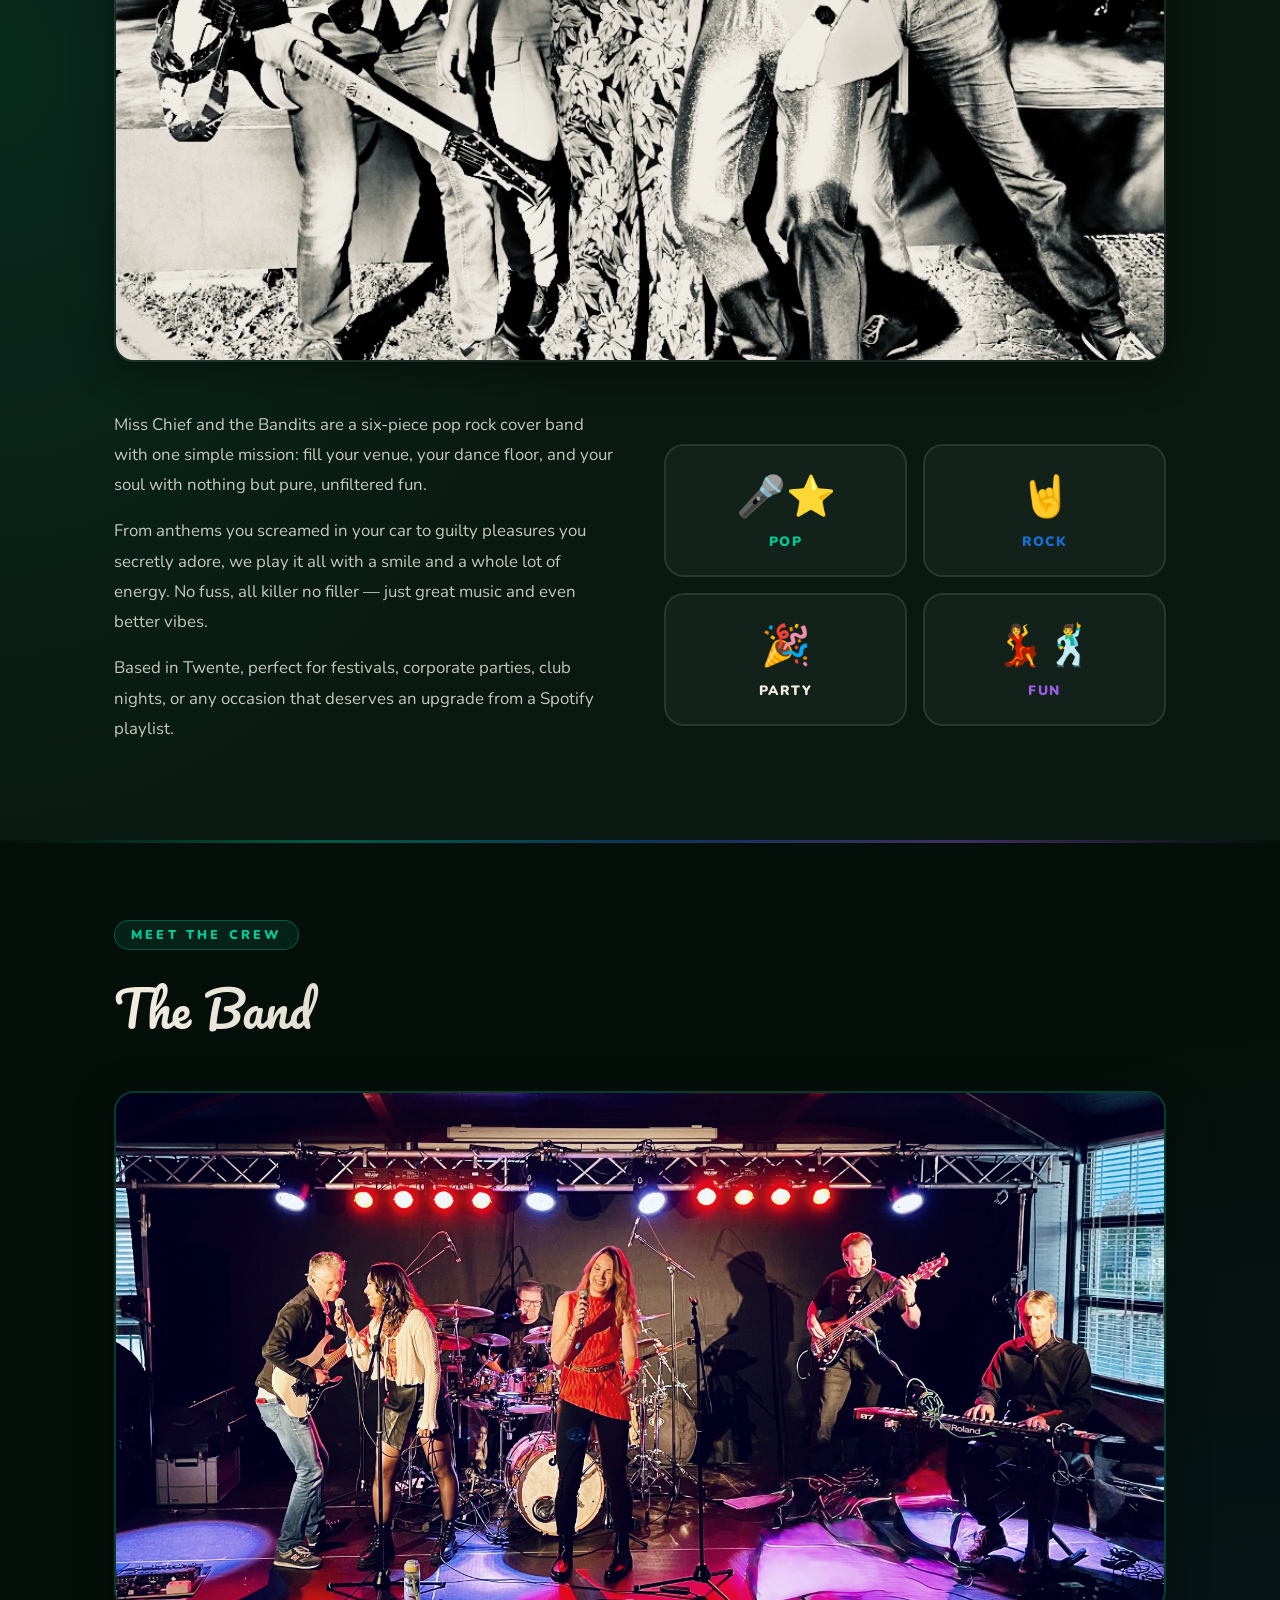
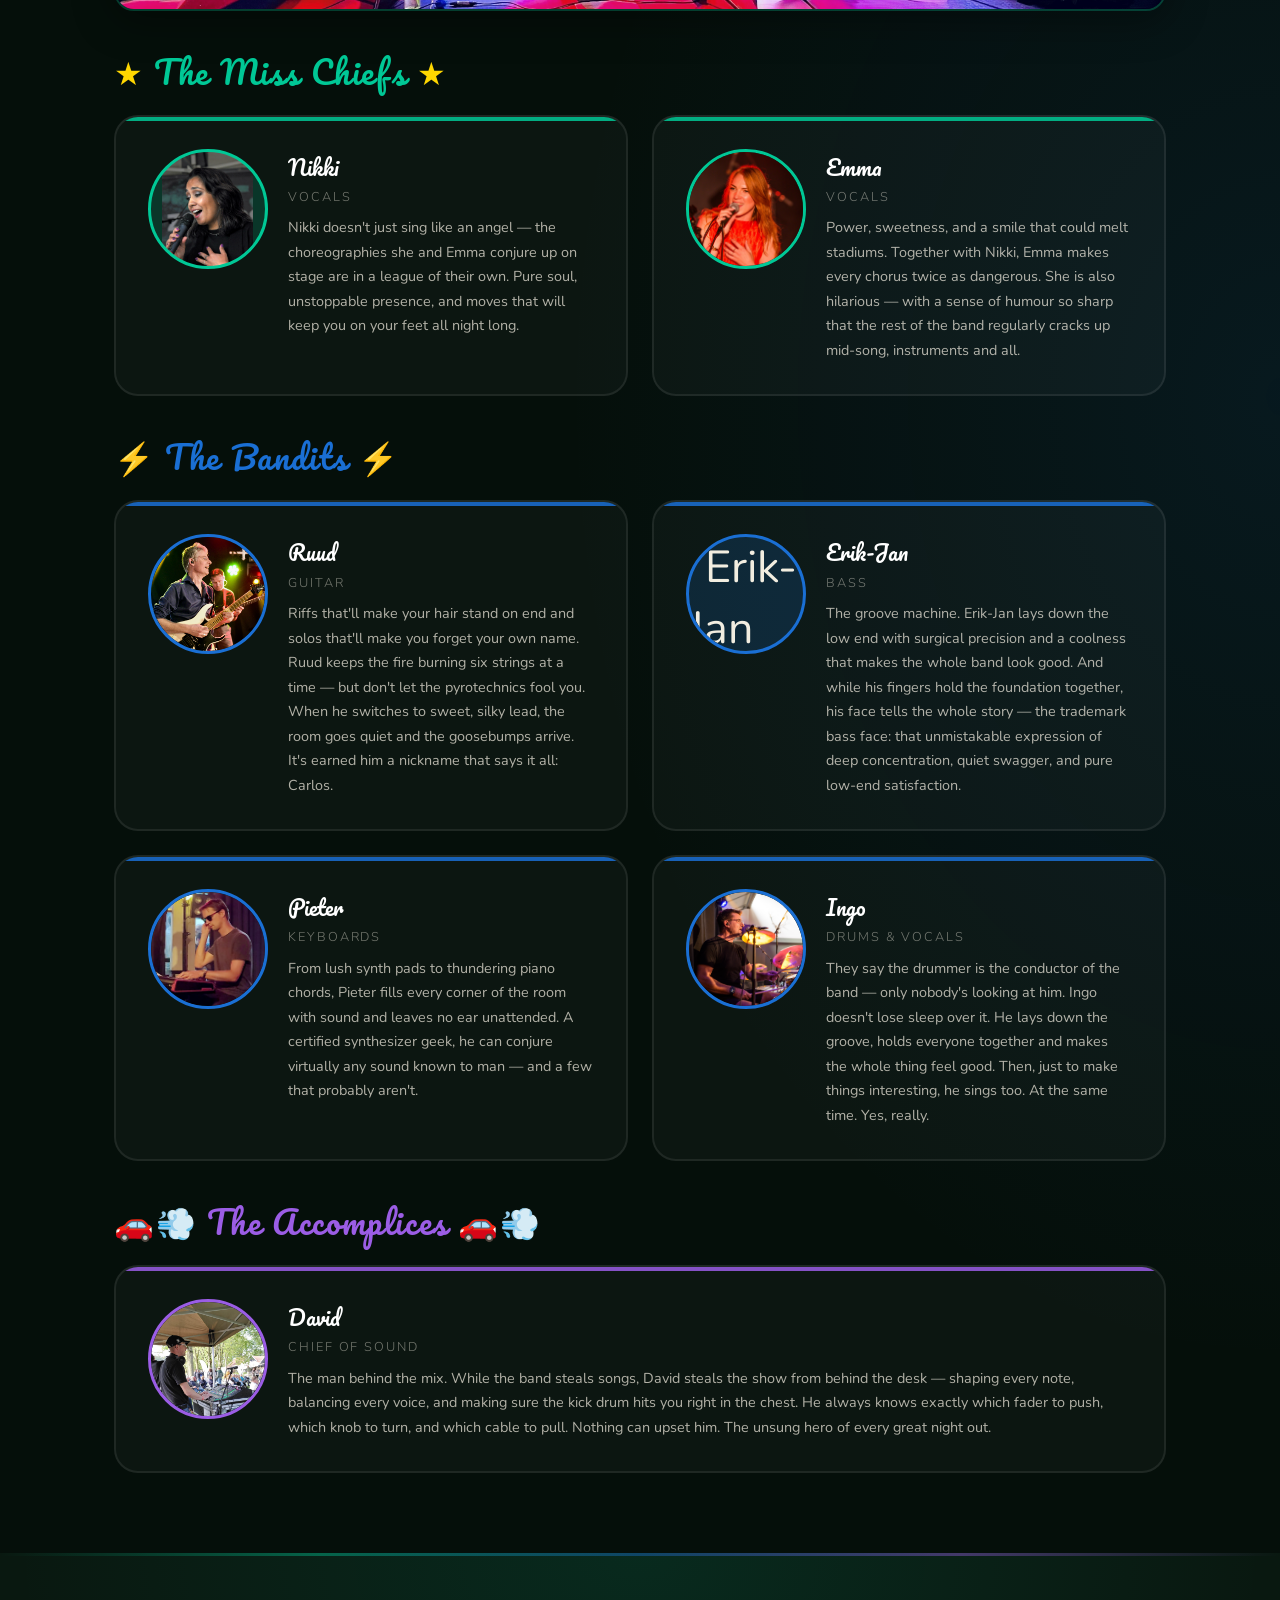
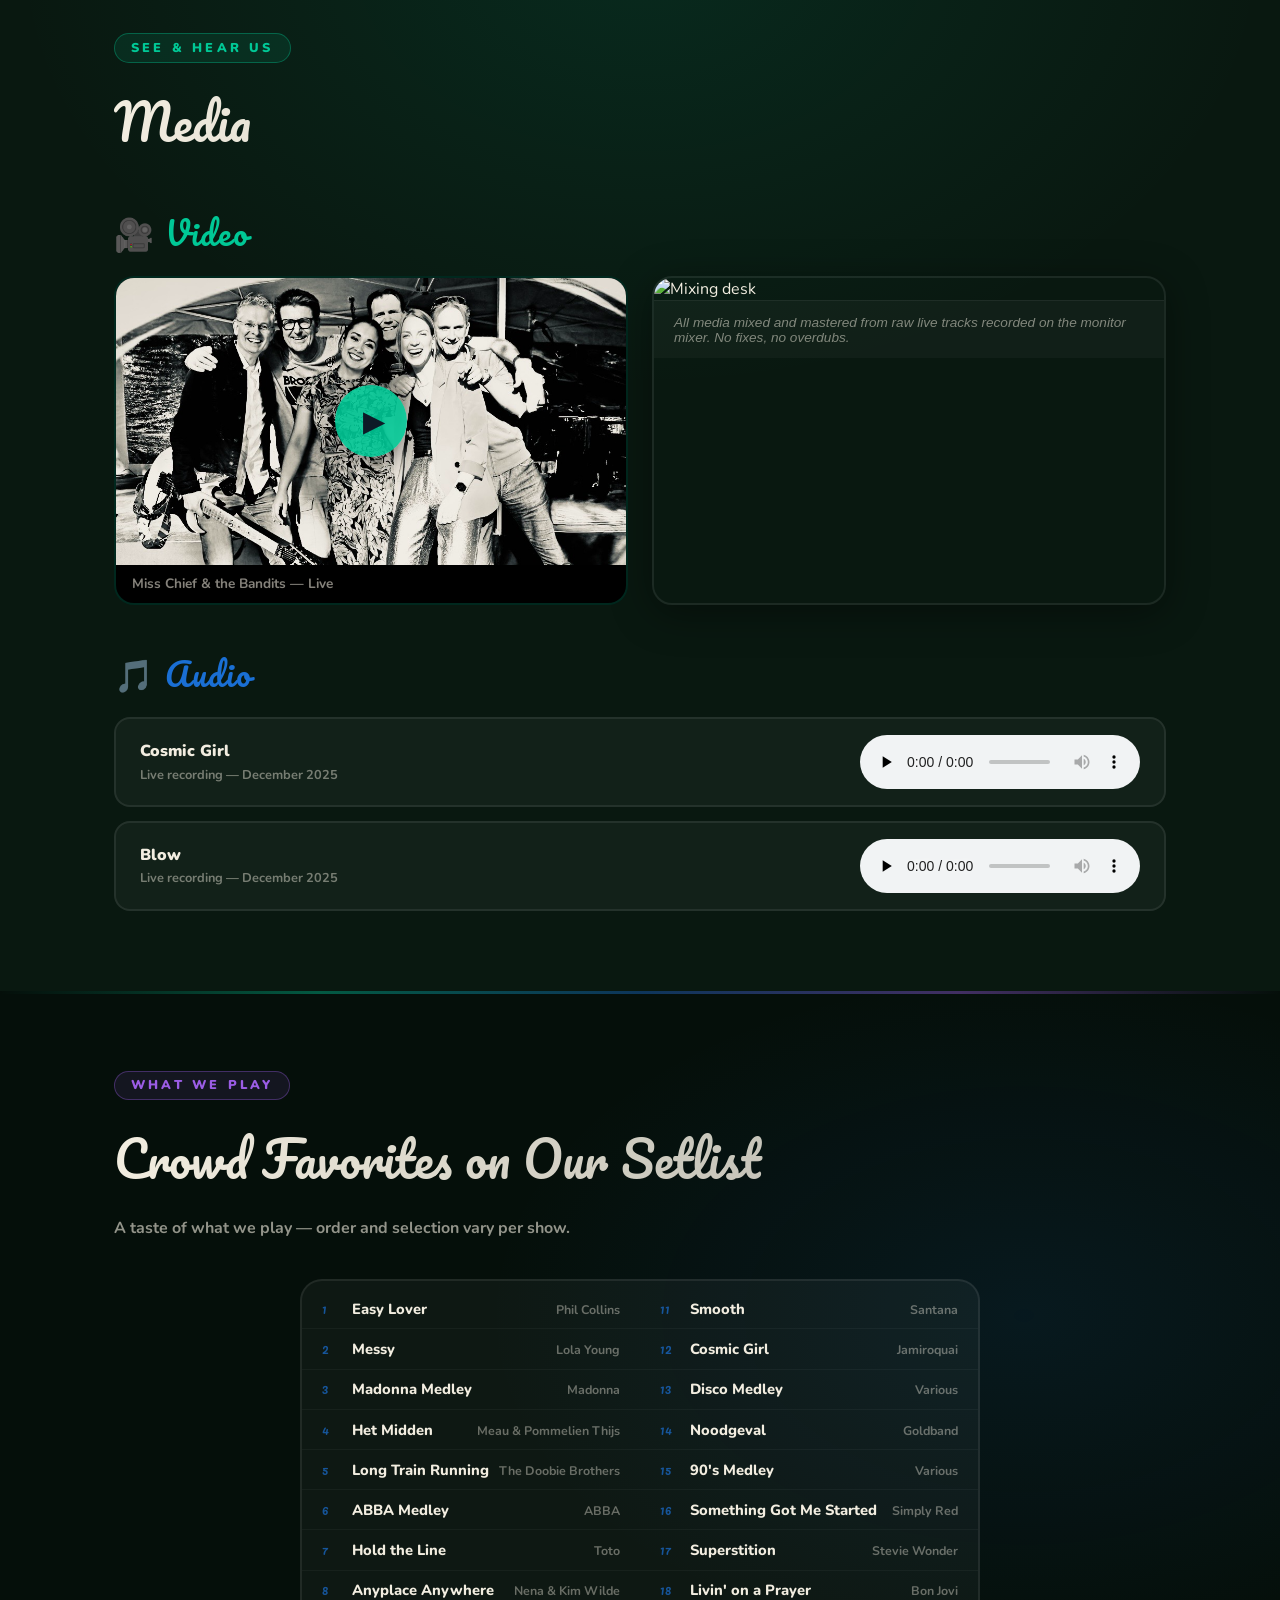
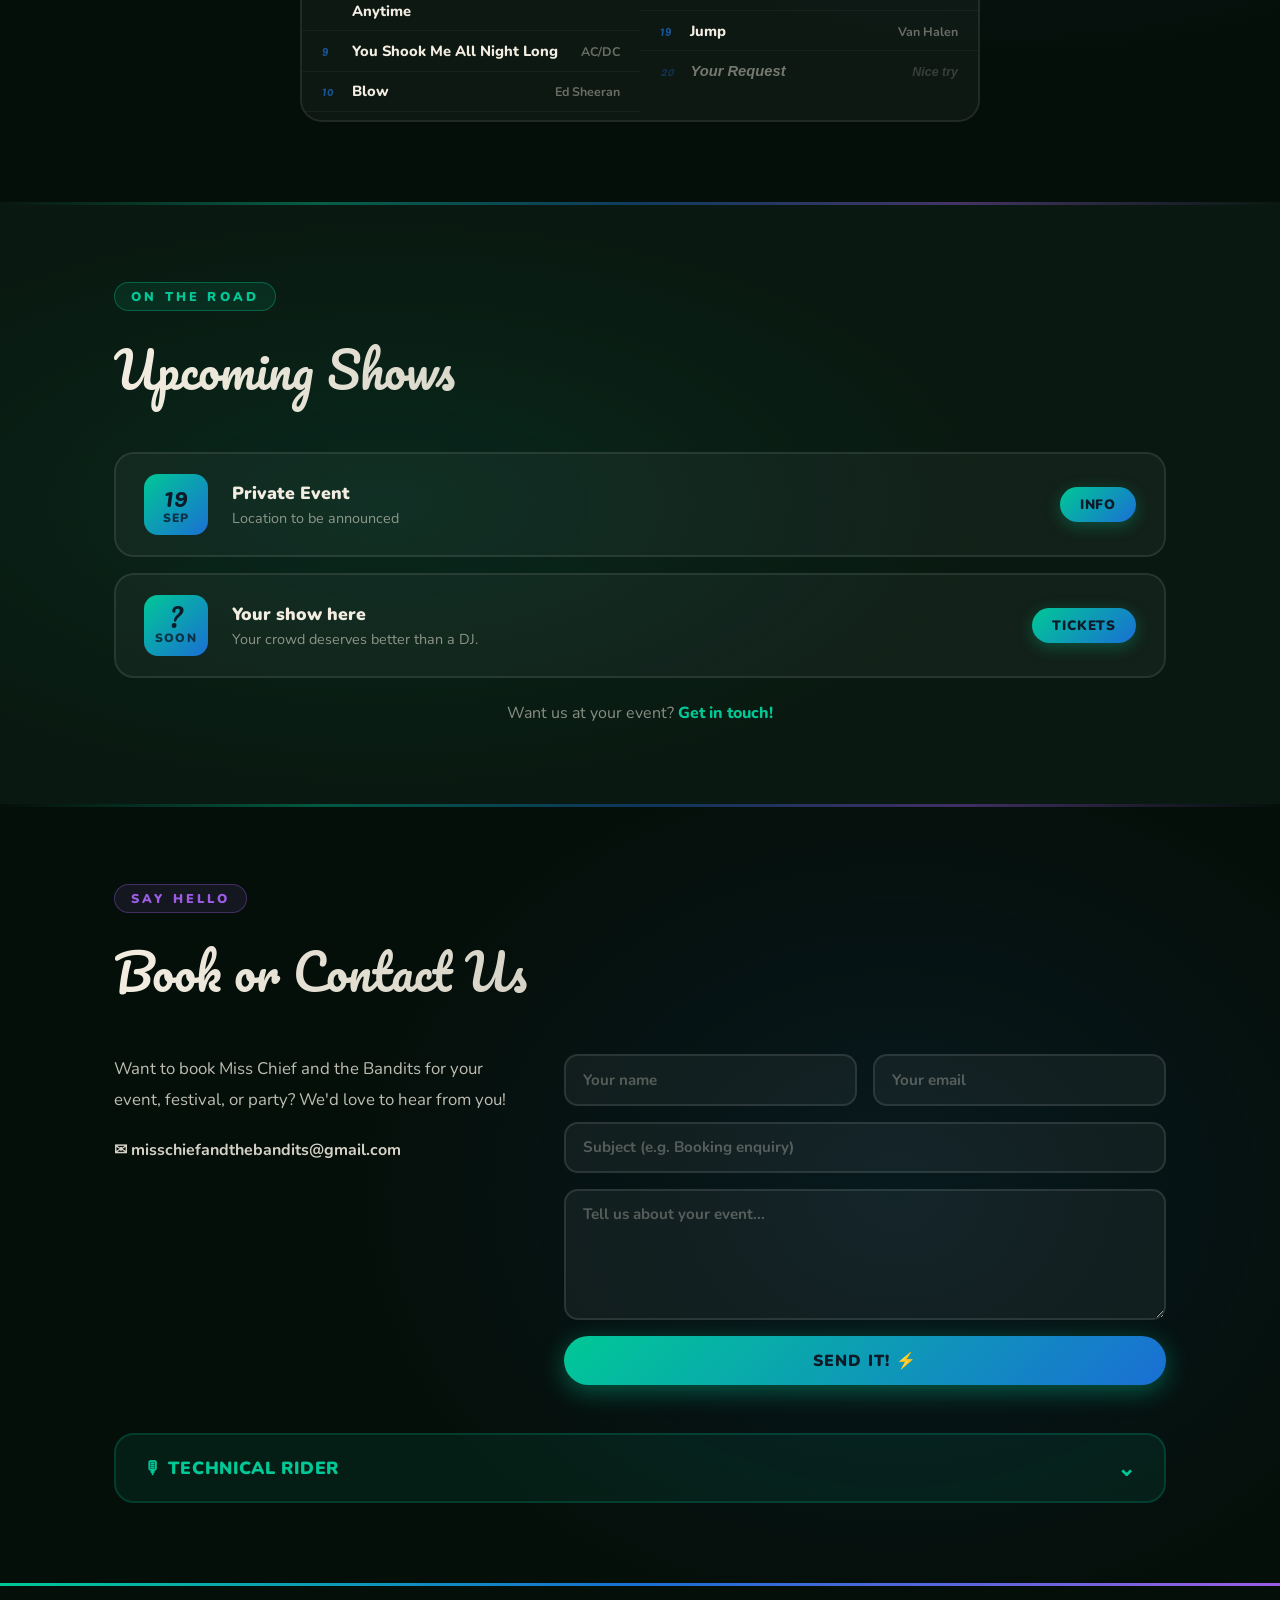
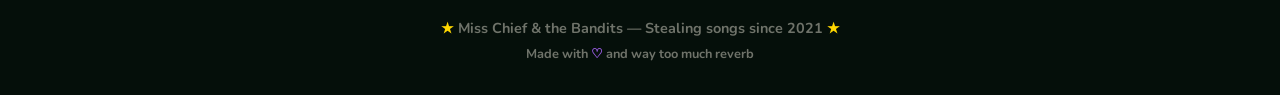
==== commit 5022bb69: "Content updates, Netlify forms, image compression, easter eggs, Ingo bio rewrite Co-Authored-By: Cla" ====
--- a/index.html
+++ b/index.html
@@ -181,7 +181,7 @@
       <div class="members-grid members-grid--two">
 
         <div class="member-card" style="--accent:#1a6fd4">
-          <div class="member-avatar"><img class="member-photo" src="EE%20Demcon%20Valburg%2015-09-2023-97.png" alt="Ruud" /></div>
+          <div class="member-avatar"><img class="member-photo" src="EE%20Demcon%20Valburg%2015-09-2023-97.jpg" alt="Ruud" /></div>
           <div class="member-info">
             <h3>Ruud</h3>
             <p class="member-role" data-i18n="role.guitar">Guitar</p>
@@ -208,7 +208,7 @@
         </div>
 
         <div class="member-card" style="--accent:#1a6fd4">
-          <div class="member-avatar"><img class="member-photo" src="EE%20Demcon%20Valburg%2015-09-2023-100.png" alt="Ingo" style="object-position: 10% top;" /></div>
+          <div class="member-avatar"><img class="member-photo" src="EE%20Demcon%20Valburg%2015-09-2023-100.jpg" alt="Ingo" style="object-position: 10% top;" /></div>
           <div class="member-info">
             <h3>Ingo</h3>
             <p class="member-role" data-i18n="role.drums">Drums &amp; Vocals</p>
@@ -249,7 +249,7 @@
           <div class="media-caption">Miss Chief &amp; the Bandits — Live</div>
         </div>
         <div class="mixing-wrap">
-          <img src="Mixing.png" alt="Mixing desk" class="mixing-photo" />
+          <img src="Mixing.jpg" alt="Mixing desk" class="mixing-photo" />
           <p class="mixing-note">All media mixed and mastered from raw live tracks recorded on the monitor mixer. No fixes, no overdubs.</p>
         </div>
       </div>
@@ -314,6 +314,7 @@
             <li><span class="song-title">Superstition</span><span class="song-artist">Stevie Wonder</span></li>
             <li><span class="song-title">Livin' on a Prayer</span><span class="song-artist">Bon Jovi</span></li>
             <li><span class="song-title">Jump</span><span class="song-artist">Van Halen</span></li>
+            <li style="opacity:0.45;font-style:italic;"><span class="song-title">Your Request</span><span class="song-artist">Nice try</span></li>
           </ol>
         </div>
       </div>
@@ -359,13 +360,14 @@
             <li>&#9993; <a href="mailto:misschiefandthebandits@gmail.com">misschiefandthebandits@gmail.com</a></li>
           </ul>
         </div>
-        <form class="contact-form" id="contactForm">
+        <form class="contact-form" id="contactForm" name="contact" method="POST" data-netlify="true">
+          <input type="hidden" name="form-name" value="contact" />
           <div class="form-row">
-            <input type="text"  data-i18n-placeholder="form.name"    placeholder="Your name"    required />
-            <input type="email" data-i18n-placeholder="form.email"   placeholder="Your email"   required />
-          </div>
-          <input type="text"    data-i18n-placeholder="form.subject" placeholder="Subject (e.g. Booking enquiry)" />
-          <textarea rows="5"   data-i18n-placeholder="form.message"  placeholder="Tell us about your event..."></textarea>
+            <input type="text"  name="name"    data-i18n-placeholder="form.name"    placeholder="Your name"    required />
+            <input type="email" name="email"   data-i18n-placeholder="form.email"   placeholder="Your email"   required />
+          </div>
+          <input type="text"    name="subject" data-i18n-placeholder="form.subject" placeholder="Subject (e.g. Booking enquiry)" />
+          <textarea rows="5"    name="message" data-i18n-placeholder="form.message"  placeholder="Tell us about your event..."></textarea>
           <button type="submit" class="btn btn-primary" data-i18n="form.submit">Send it! &#9889;</button>
         </form>
       </div>
--- a/style.css
+++ b/style.css
@@ -1533,12 +1533,7 @@
   .hero-logo {
     animation: fadeDown 0.7s ease both;
     filter: drop-shadow(0 4px 20px rgba(0,200,150,0.4));
-    -webkit-mask-image: none;
-    mask-image: none;
   }
-
-  /* 4. Remove logo halo radial-gradient layer */
-  .hero-logo-wrap::before { display: none; }
 
   /* 5. Hide all orbiting sparkles and remove their compositor layers */
   .ls1,.ls2,.ls3,.ls4,.ls5,.ls6,
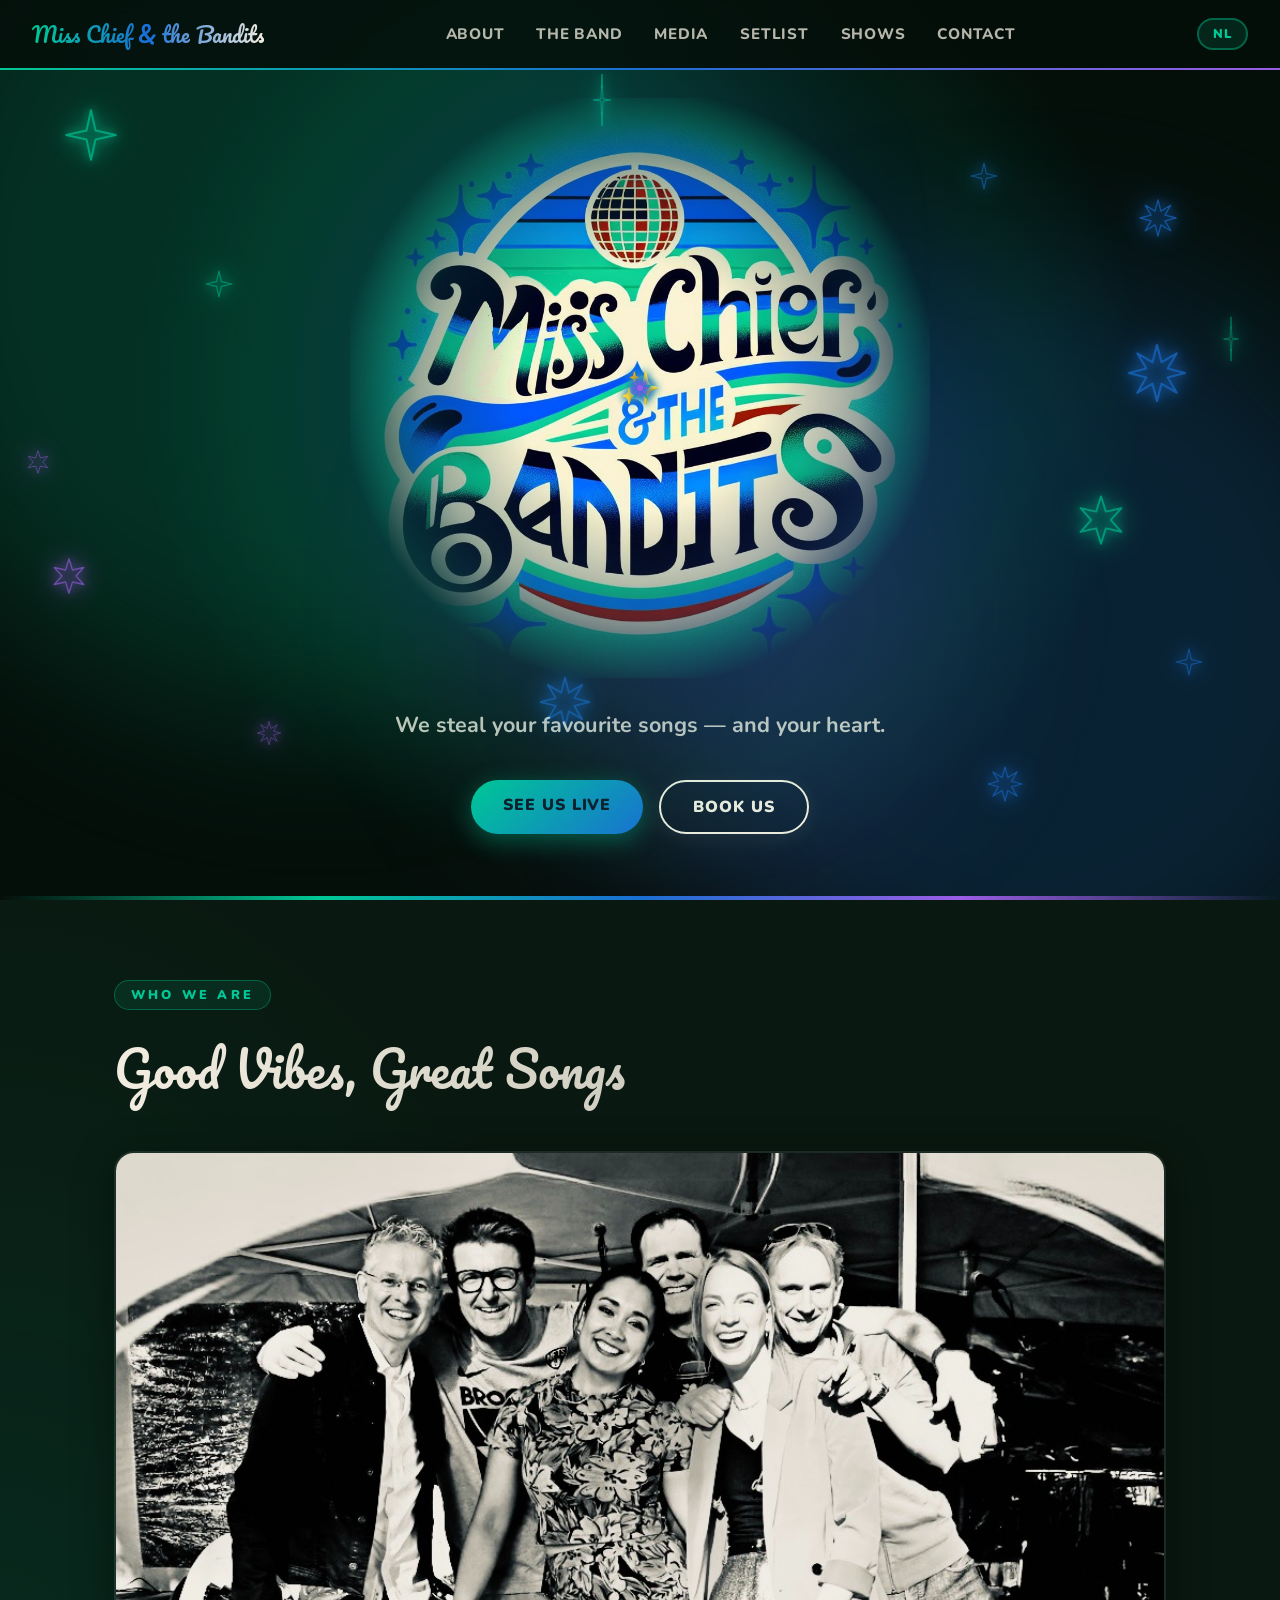
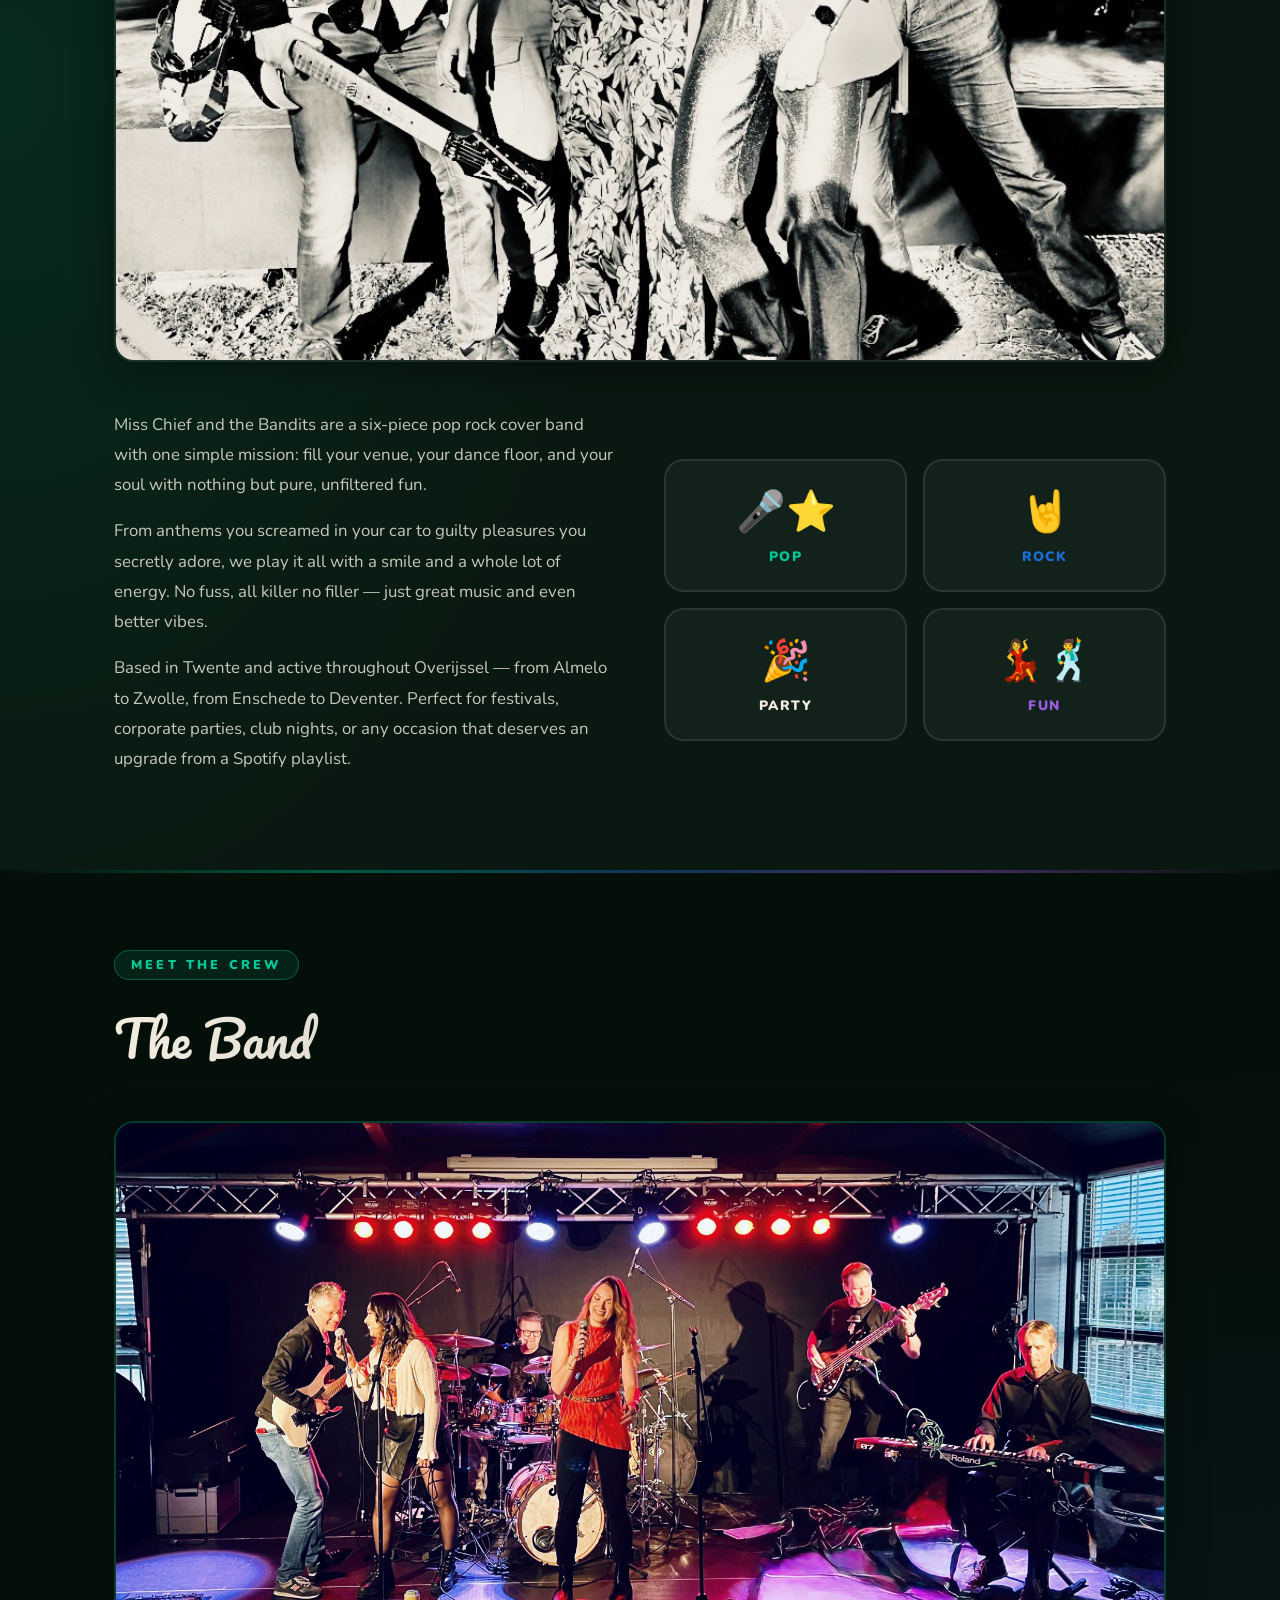
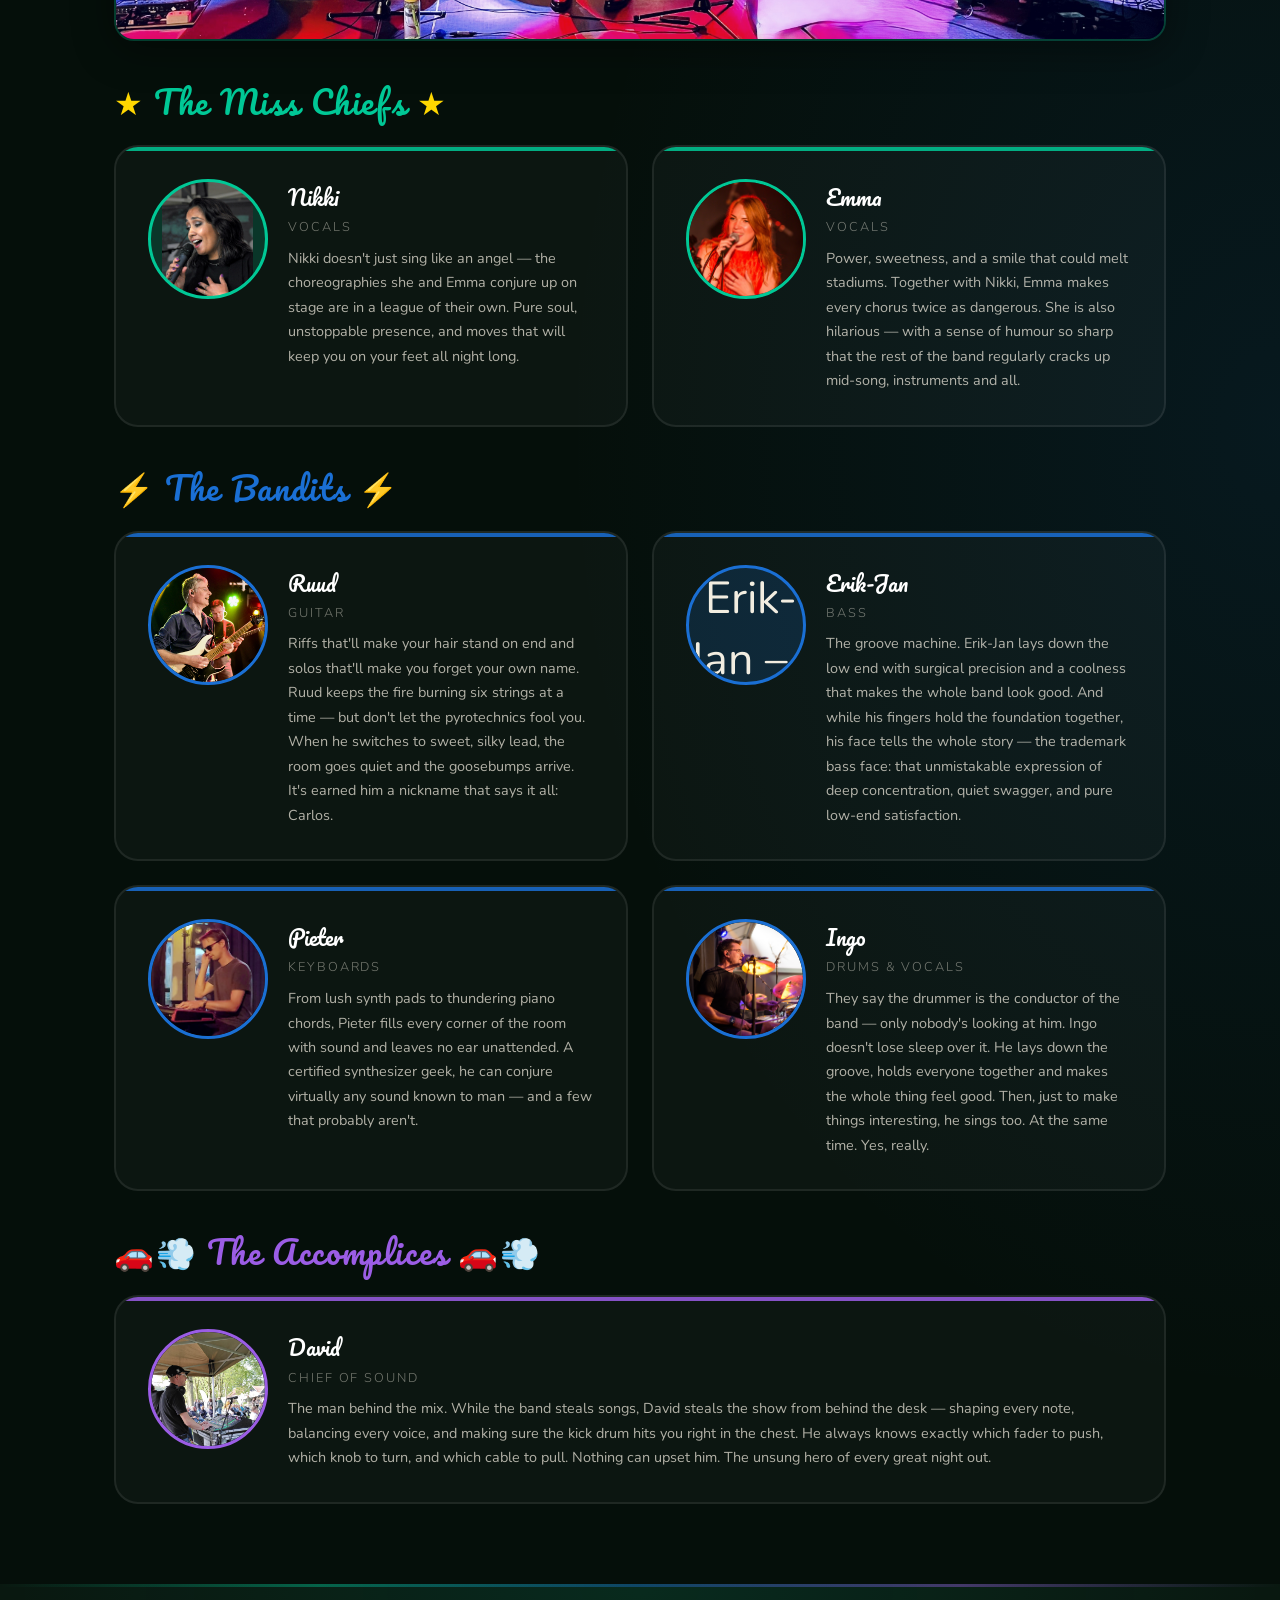
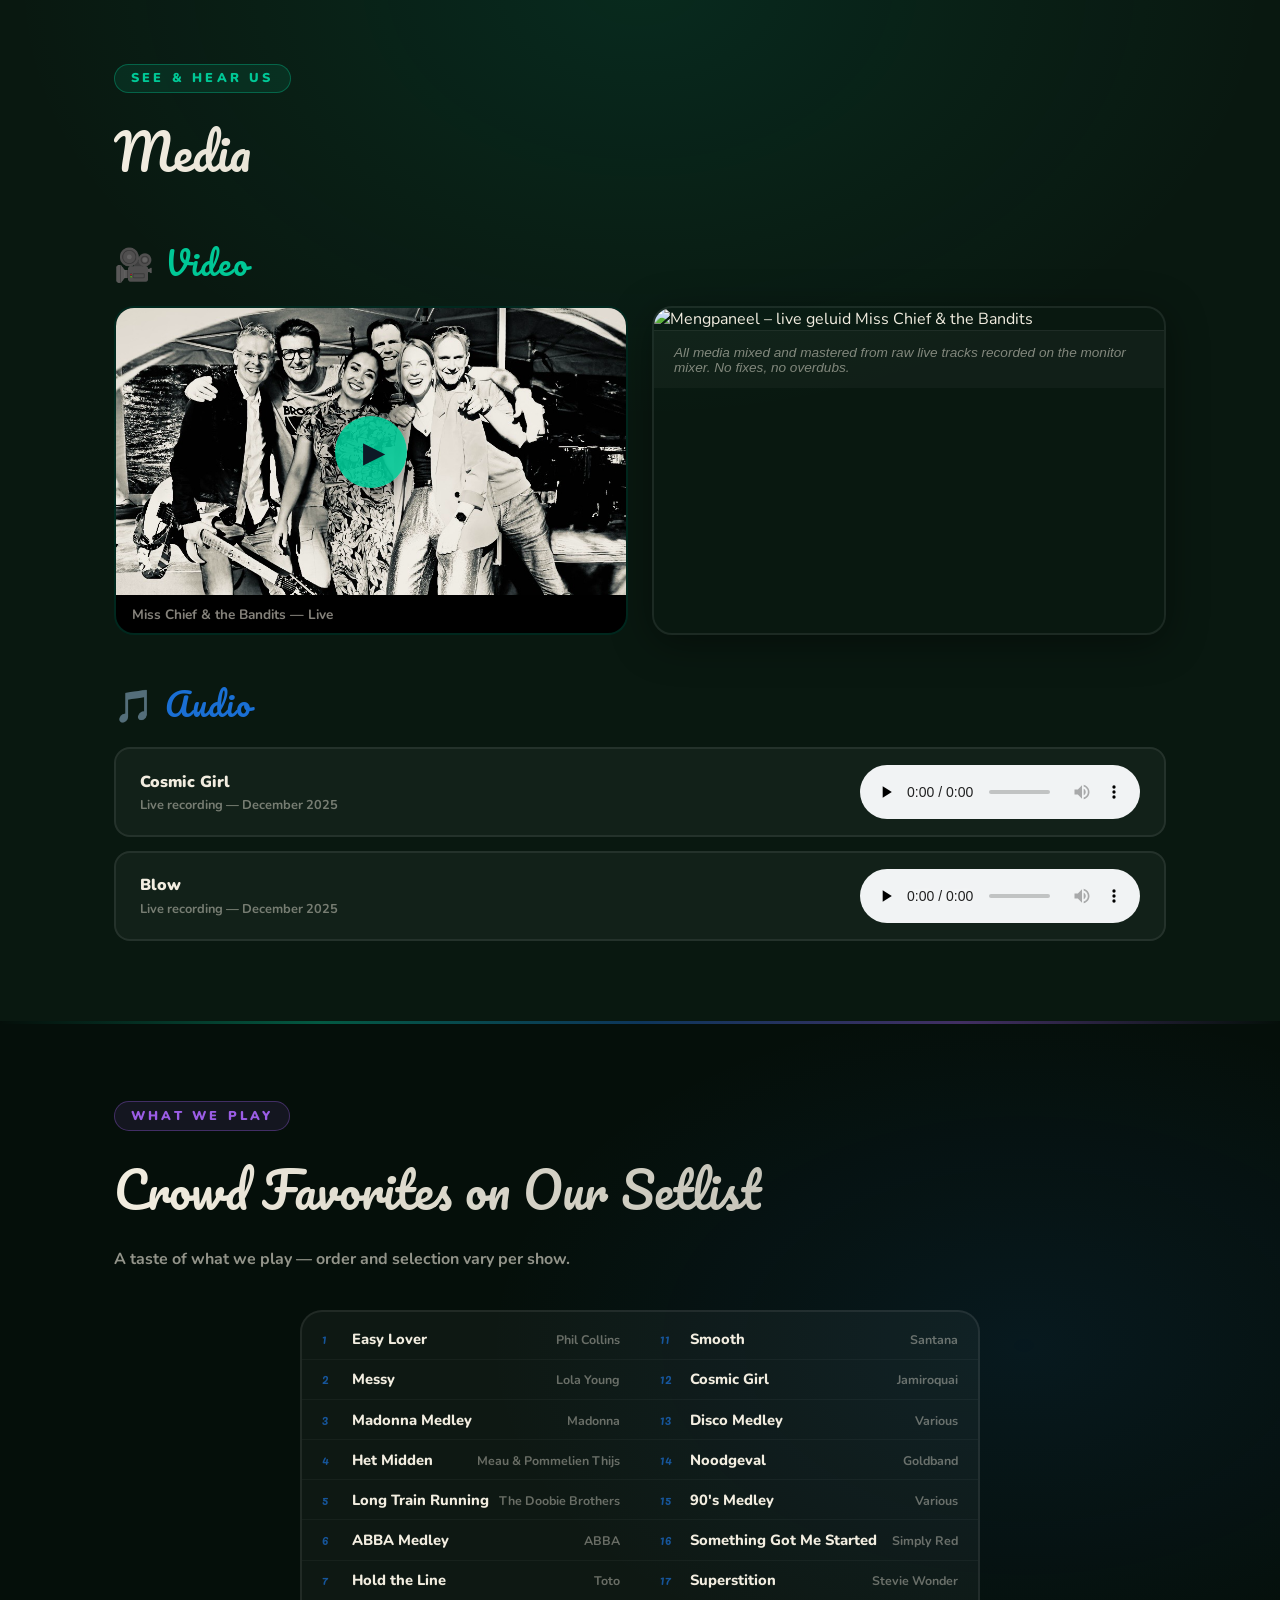
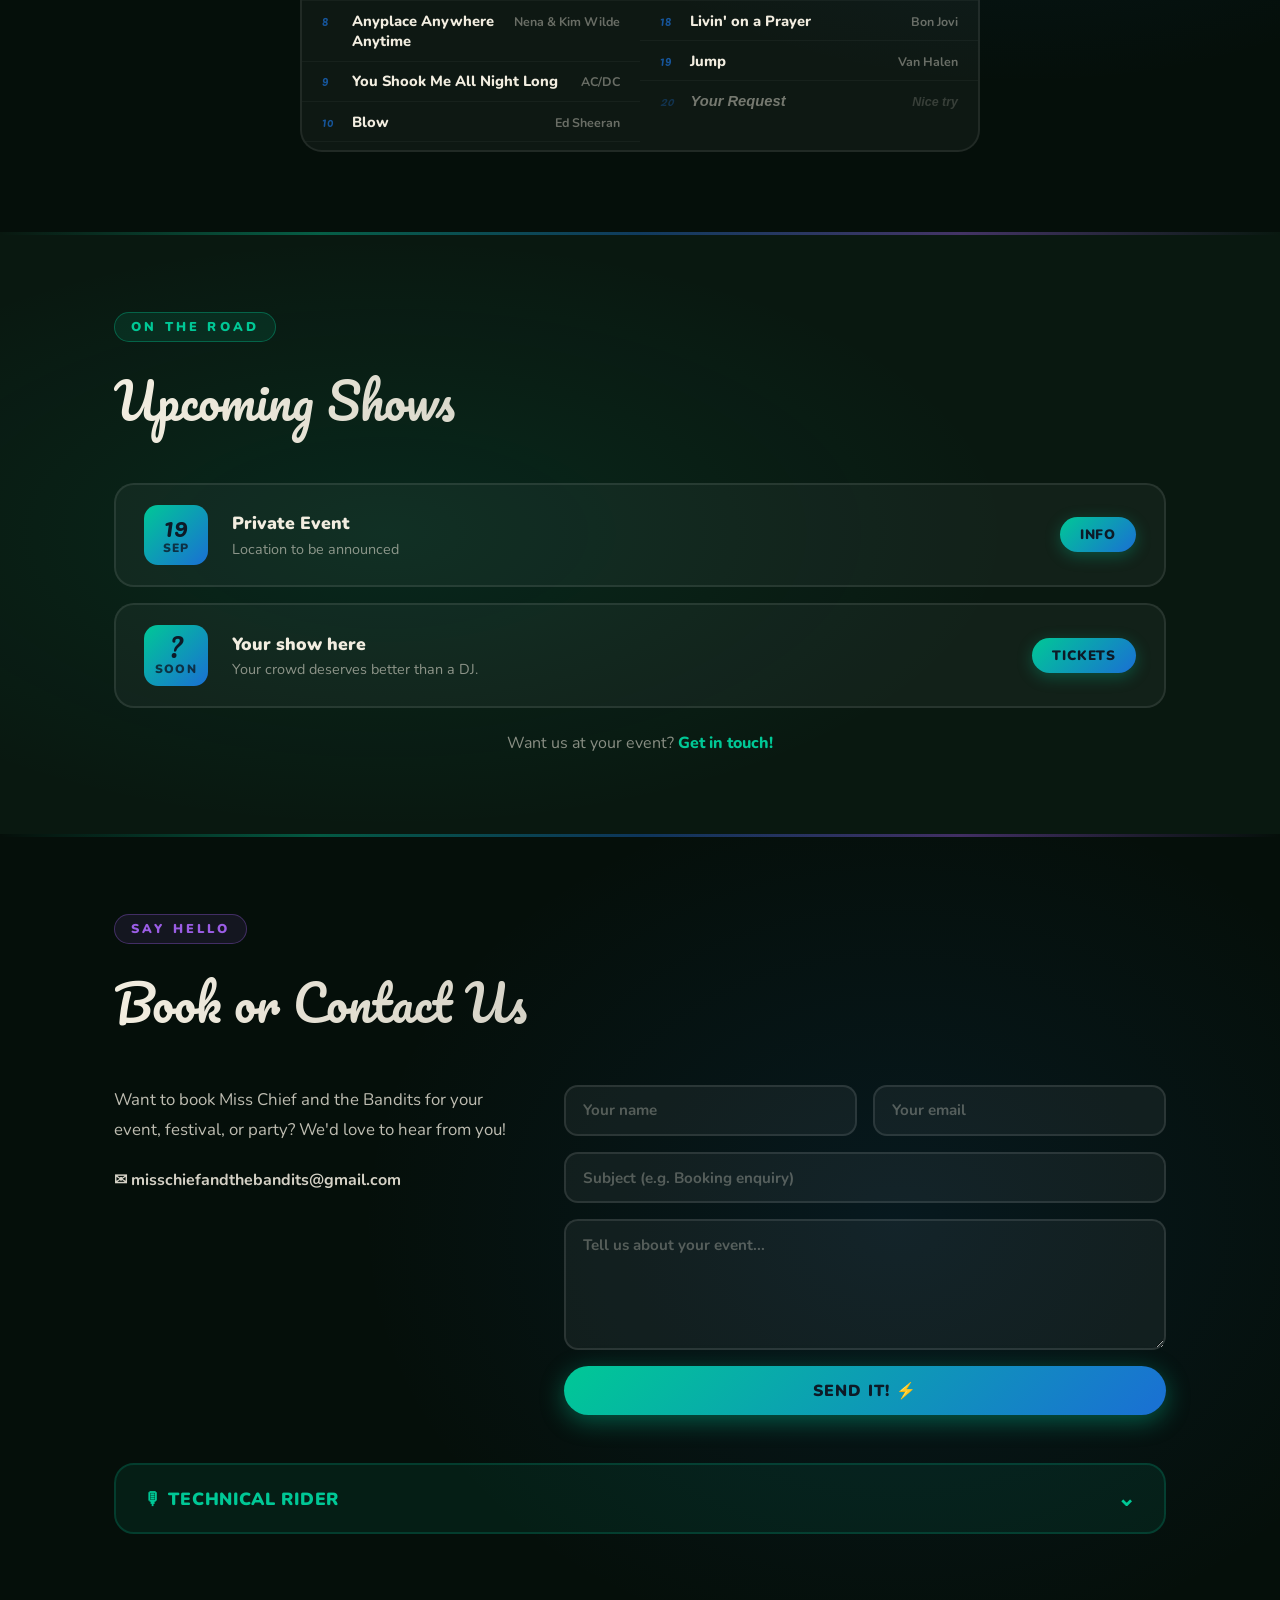
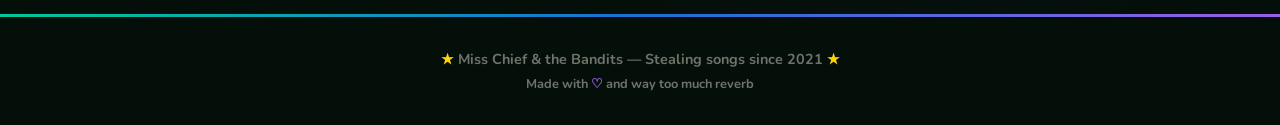
==== commit 6d76e5fd: "feat(seo): title, meta, OG, JSON-LD, sitemap, robots, alt text, regional copy - Optimised <title> wi" ====
--- a/index.html
+++ b/index.html
@@ -3,7 +3,46 @@
 <head>
   <meta charset="UTF-8" />
   <meta name="viewport" content="width=device-width, initial-scale=1.0" />
-  <title>Miss Chief and the Bandits</title>
+  <title>Miss Chief &amp; the Bandits – Coverband in Overijssel | Feestband boeken Twente</title>
+  <meta name="description" content="Miss Chief &amp; the Bandits is een energieke 6-koppige coverband uit Overijssel. Perfect voor (bedrijfs)feesten, evenementen en festivals in Twente en omstreken. Boek ons via misschiefandthebandits@gmail.com">
+  <link rel="canonical" href="https://miss-chief-band.nl/" />
+
+  <!-- Open Graph -->
+  <meta property="og:type"        content="website" />
+  <meta property="og:url"         content="https://miss-chief-band.nl/" />
+  <meta property="og:site_name"   content="Miss Chief &amp; the Bandits" />
+  <meta property="og:locale"      content="nl_NL" />
+  <meta property="og:title"       content="Miss Chief &amp; the Bandits – Coverband in Overijssel | Feestband boeken Twente" />
+  <meta property="og:description" content="Miss Chief &amp; the Bandits is een energieke 6-koppige coverband uit Overijssel. Perfect voor (bedrijfs)feesten, evenementen en festivals in Twente en omstreken." />
+  <meta property="og:image"       content="https://miss-chief-band.nl/Miss%20Chief%20band%201.png" />
+  <meta property="og:image:width"  content="979" />
+  <meta property="og:image:height" content="754" />
+  <meta property="og:image:alt"   content="Miss Chief &amp; the Bandits – live op het podium" />
+
+  <!-- Twitter / X card -->
+  <meta name="twitter:card"        content="summary_large_image" />
+  <meta name="twitter:title"       content="Miss Chief &amp; the Bandits – Coverband in Overijssel" />
+  <meta name="twitter:description" content="Energieke 6-koppige coverband uit Overijssel. Perfect voor feesten en evenementen in Twente." />
+  <meta name="twitter:image"       content="https://miss-chief-band.nl/Miss%20Chief%20band%201.png" />
+  <meta name="twitter:image:alt"   content="Miss Chief &amp; the Bandits – live op het podium" />
+
+  <script type="application/ld+json">
+  {
+    "@context": "https://schema.org",
+    "@type": "MusicGroup",
+    "name": "Miss Chief & the Bandits",
+    "description": "Energieke 6-koppige coverband uit Overijssel, actief in Twente en heel Nederland. Perfect voor bedrijfsfeesten, evenementen en festivals.",
+    "url": "https://miss-chief-band.nl",
+    "email": "misschiefandthebandits@gmail.com",
+    "areaServed": {
+      "@type": "AdministrativeArea",
+      "name": "Overijssel"
+    },
+    "genre": ["Pop", "Rock", "Cover"],
+    "numberOfEmployees": 6
+  }
+  </script>
+
   <link rel="preconnect" href="https://fonts.googleapis.com" />
   <link href="https://fonts.googleapis.com/css2?family=Pacifico&family=Nunito:wght@400;700;800;900&display=swap" rel="stylesheet" />
   <link rel="stylesheet" href="style.css" />
@@ -40,7 +79,7 @@
 
     <div class="hero-inner">
 <div class="hero-logo-wrap">
-        <img src="logo.png" alt="Miss Chief and the Bandits" class="hero-logo" id="heroLogo" />
+        <img src="logo.png" alt="Miss Chief &amp; the Bandits logo" class="hero-logo" id="heroLogo" />
         <h1 class="hero-title" id="heroTitle" style="display:none">
           Miss Chief<br />
           <span class="hero-subtitle">&amp; the Bandits</span>
@@ -125,13 +164,13 @@
       <div class="section-tag" data-i18n="about.tag">Who we are</div>
       <h2 class="section-title" data-i18n-html="about.title">Good Vibes, <span class="nowrap">Great Songs</span></h2>
       <div class="about-band-photo">
-        <img src="Miss Chief band 1.png" alt="Miss Chief and the Bandits" />
+        <img src="Miss Chief band 1.png" alt="Miss Chief &amp; the Bandits – coverband uit Overijssel" />
       </div>
       <div class="about-grid">
         <div class="about-text">
           <p data-i18n="about.p1">Miss Chief and the Bandits are a six-piece pop rock cover band with one simple mission: fill your venue, your dance floor, and your soul with nothing but pure, unfiltered fun.</p>
           <p data-i18n="about.p2">From anthems you screamed in your car to guilty pleasures you secretly adore, we play it all with a smile and a whole lot of energy. No pretension, no slow moments — just great music and even better vibes.</p>
-          <p data-i18n="about.p3">Perfect for festivals, corporate parties, club nights, or any occasion that deserves an upgrade from a Spotify playlist.</p>
+          <p data-i18n="about.p3">Based in Twente and active throughout Overijssel — from Almelo to Zwolle, from Enschede to Deventer. Perfect for festivals, corporate parties, club nights, or any occasion that deserves an upgrade from a Spotify playlist.</p>
         </div>
         <div class="about-icons">
           <div class="icon-card" style="--c:#00c896">&#127908;&#11088;<span>Pop</span></div>
@@ -150,14 +189,14 @@
       <h2 class="section-title" data-i18n="band.title">The Band</h2>
 
       <div class="misses-photo-wrap">
-        <img src="Miss Chief band 2.jpg" alt="Nikki and Emma" class="misses-photo" />
+        <img src="Miss Chief band 2.jpg" alt="Nikki en Emma – zangeressen van Miss Chief &amp; the Bandits" class="misses-photo" />
       </div>
       <h3 class="group-label misses-label"><span class="label-star">&#9733;</span> <span data-i18n="band.misses">The Miss Chiefs</span> <span class="label-star">&#9733;</span></h3>
       <div class="members-grid members-grid--two">
 
         <div class="member-card" style="--accent:#00c896">
           <div class="member-avatar member-avatar--zoomed" style="background-image:url('Nikki2.JPG')">
-            <img class="member-photo member-photo--hidden" src="Nikki2.JPG" alt="Nikki" />
+            <img class="member-photo member-photo--hidden" src="Nikki2.JPG" alt="Nikki – zangeres bij Miss Chief &amp; the Bandits" />
           </div>
           <div class="member-info">
             <h3>Nikki</h3>
@@ -167,7 +206,7 @@
         </div>
 
         <div class="member-card" style="--accent:#00c896">
-          <div class="member-avatar"><img class="member-photo" src="Emma.jpg" alt="Emma" style="object-position: 20% 30%; transform: scale(1.15); transform-origin: 20% 30%;" /></div>
+          <div class="member-avatar"><img class="member-photo" src="Emma.jpg" alt="Emma – zangeres bij Miss Chief &amp; the Bandits" style="object-position: 20% 30%; transform: scale(1.15); transform-origin: 20% 30%;" /></div>
           <div class="member-info">
             <h3>Emma</h3>
             <p class="member-role" data-i18n="role.vocals">Vocals</p>
@@ -181,7 +220,7 @@
       <div class="members-grid members-grid--two">
 
         <div class="member-card" style="--accent:#1a6fd4">
-          <div class="member-avatar"><img class="member-photo" src="EE%20Demcon%20Valburg%2015-09-2023-97.jpg" alt="Ruud" /></div>
+          <div class="member-avatar"><img class="member-photo" src="EE%20Demcon%20Valburg%2015-09-2023-97.jpg" alt="Ruud – gitarist bij Miss Chief &amp; the Bandits" /></div>
           <div class="member-info">
             <h3>Ruud</h3>
             <p class="member-role" data-i18n="role.guitar">Guitar</p>
@@ -190,7 +229,7 @@
         </div>
 
         <div class="member-card" style="--accent:#1a6fd4">
-          <div class="member-avatar"><img class="member-photo" src="Erik-Jan.jpg" alt="Erik-Jan" /></div>
+          <div class="member-avatar"><img class="member-photo" src="Erik-Jan.jpg" alt="Erik-Jan – bassist bij Miss Chief &amp; the Bandits" /></div>
           <div class="member-info">
             <h3>Erik-Jan</h3>
             <p class="member-role" data-i18n="role.bass">Bass</p>
@@ -199,7 +238,7 @@
         </div>
 
         <div class="member-card" style="--accent:#1a6fd4">
-          <div class="member-avatar"><img class="member-photo" src="Pieter 2.png" alt="Pieter" style="object-position: 70% top;" /></div>
+          <div class="member-avatar"><img class="member-photo" src="Pieter 2.png" alt="Pieter – toetsenist bij Miss Chief &amp; the Bandits" style="object-position: 70% top;" /></div>
           <div class="member-info">
             <h3>Pieter</h3>
             <p class="member-role" data-i18n="role.keys">Keyboards</p>
@@ -208,7 +247,7 @@
         </div>
 
         <div class="member-card" style="--accent:#1a6fd4">
-          <div class="member-avatar"><img class="member-photo" src="EE%20Demcon%20Valburg%2015-09-2023-100.jpg" alt="Ingo" style="object-position: 10% top;" /></div>
+          <div class="member-avatar"><img class="member-photo" src="EE%20Demcon%20Valburg%2015-09-2023-100.jpg" alt="Ingo – drums en zang bij Miss Chief &amp; the Bandits" style="object-position: 10% top;" /></div>
           <div class="member-info">
             <h3>Ingo</h3>
             <p class="member-role" data-i18n="role.drums">Drums &amp; Vocals</p>
@@ -221,7 +260,7 @@
       <h3 class="group-label david-label">&#128663;&#128168; <span data-i18n="band.david">The Accomplices</span> &#128663;&#128168;</h3>
       <div class="members-grid members-grid--single-card">
         <div class="member-card" style="--accent:#9b5de5">
-          <div class="member-avatar"><img class="member-photo" src="David.jpg" alt="David" style="object-position: center 15%" /></div>
+          <div class="member-avatar"><img class="member-photo" src="David.jpg" alt="David – geluidsman bij Miss Chief &amp; the Bandits" style="object-position: center 15%" /></div>
           <div class="member-info">
             <h3>David</h3>
             <p class="member-role" data-i18n="role.sound">Chief of Sound</p>
@@ -243,13 +282,13 @@
       <div class="media-video-grid">
         <div class="video-card">
           <div class="yt-thumb" data-ytid="Aas4FYLP93Q">
-            <img src="Miss Chief band 1.png" alt="Miss Chief and the Bandits – live video" />
+            <img src="Miss Chief band 1.png" alt="Miss Chief &amp; the Bandits – live optreden" />
             <button class="yt-play" aria-label="Play video">&#9654;</button>
           </div>
           <div class="media-caption">Miss Chief &amp; the Bandits — Live</div>
         </div>
         <div class="mixing-wrap">
-          <img src="Mixing.jpg" alt="Mixing desk" class="mixing-photo" />
+          <img src="Mixing.jpg" alt="Mengpaneel – live geluid Miss Chief &amp; the Bandits" class="mixing-photo" />
           <p class="mixing-note">All media mixed and mastered from raw live tracks recorded on the monitor mixer. No fixes, no overdubs.</p>
         </div>
       </div>
@@ -360,7 +399,7 @@
             <li>&#9993; <a href="mailto:misschiefandthebandits@gmail.com">misschiefandthebandits@gmail.com</a></li>
           </ul>
         </div>
-        <form class="contact-form" id="contactForm" name="contact" method="POST" data-netlify="true">
+        <form class="contact-form" id="contactForm" name="contact" method="POST" data-netlify="true" netlify>
           <input type="hidden" name="form-name" value="contact" />
           <div class="form-row">
             <input type="text"  name="name"    data-i18n-placeholder="form.name"    placeholder="Your name"    required />
--- a/style.css
+++ b/style.css
@@ -224,6 +224,9 @@
   position: absolute;
   width: 1000px;
   height: 1000px;
+  top: 50%;
+  left: 50%;
+  transform: translate(-50%, -50%);
   border-radius: 50%;
   background: radial-gradient(
     circle,
@@ -1519,8 +1522,8 @@
    blur() on oversized elements is the primary iOS Safari crash cause.
    Capable desktop/large-screen devices keep the full visual treatment. */
 @media (max-width: 768px) {
-  /* 1. Remove blur from hero orbs — biggest crash trigger on iOS */
-  .hero-bg-orb { filter: none; }
+  /* 1. Hide hero orbs — designed as blurred glows, look wrong without blur */
+  .hero-bg-orb { display: none; }
 
   /* 2. Drop backdrop-filter blur on nav — forces a compositor layer */
   .nav {
@@ -1544,4 +1547,8 @@
 
   /* 6. Strip drop-shadow from SVG bubbles */
   .bubble svg { filter: none; }
-}
+
+  /* 7. Let band photo scale naturally on mobile instead of fixed crop */
+  .misses-photo-wrap { max-height: none; }
+  .misses-photo { height: auto; object-fit: unset; object-position: unset; }
+}
